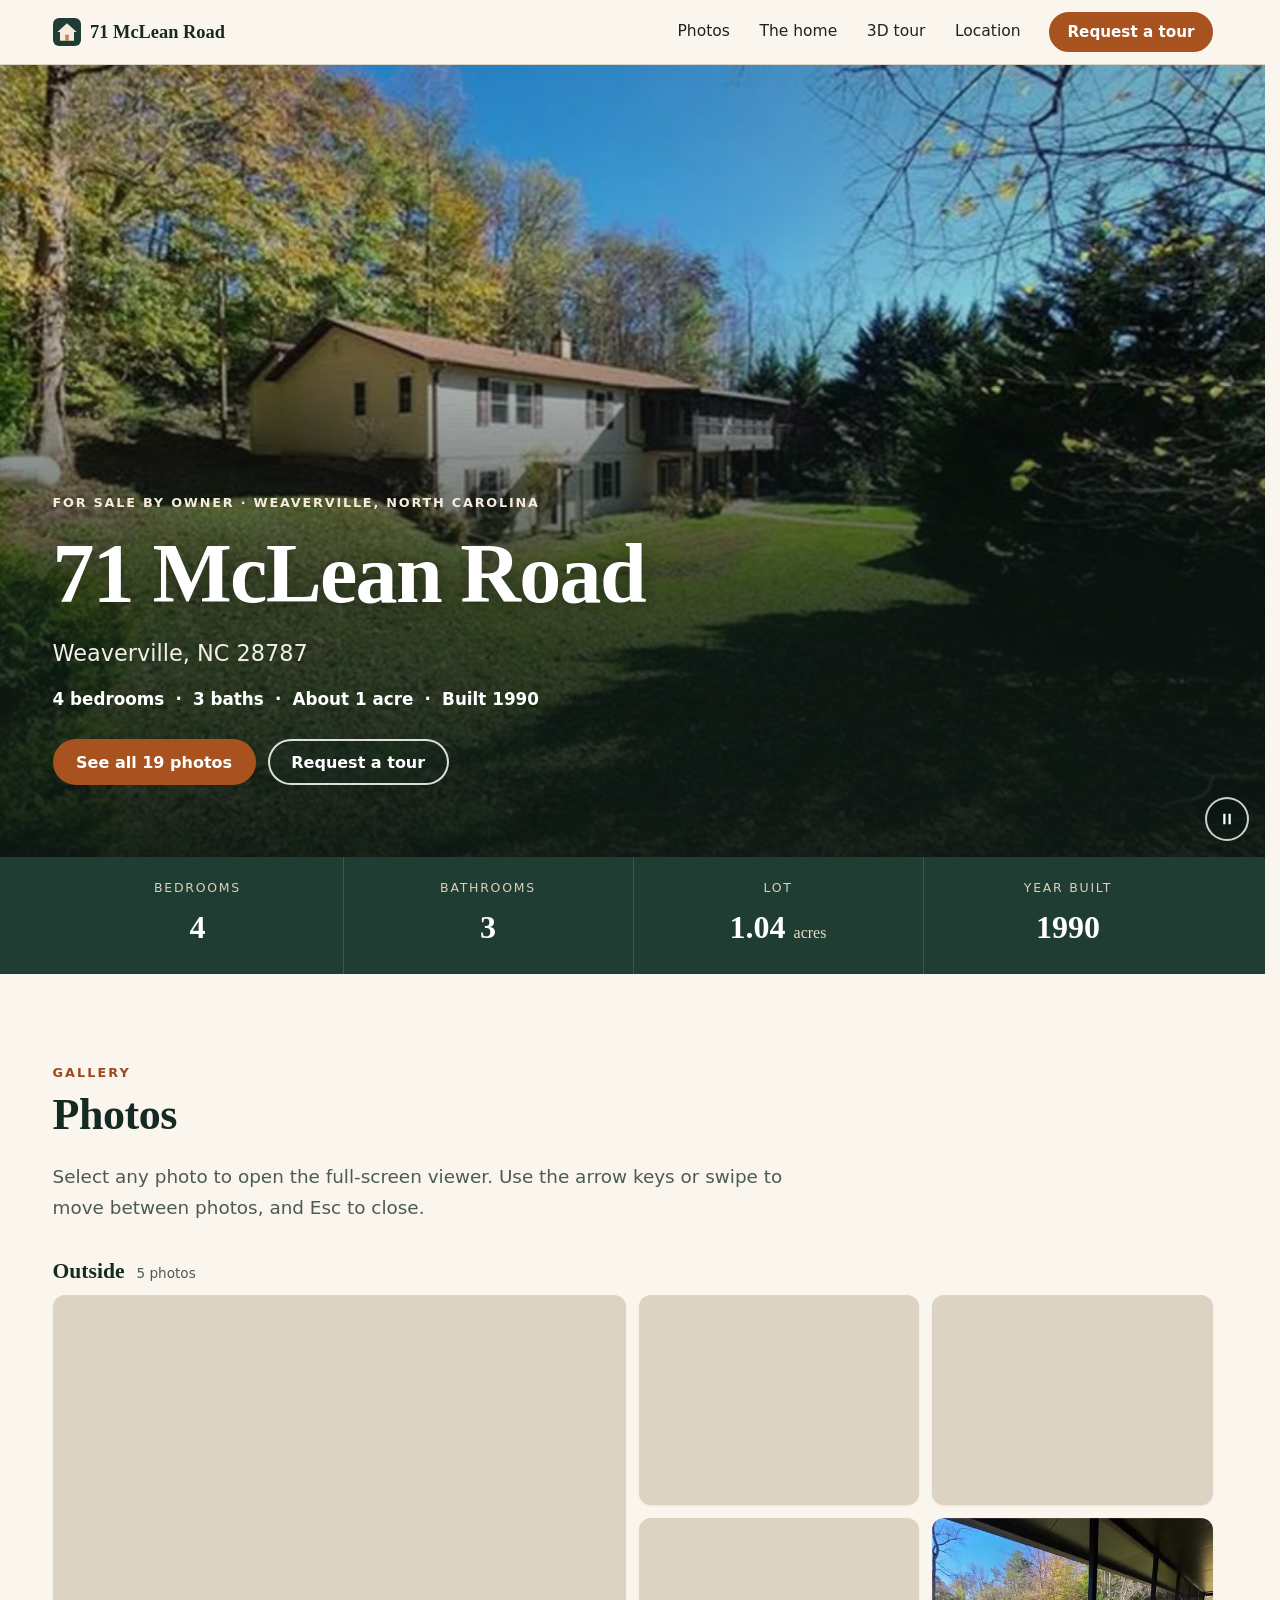
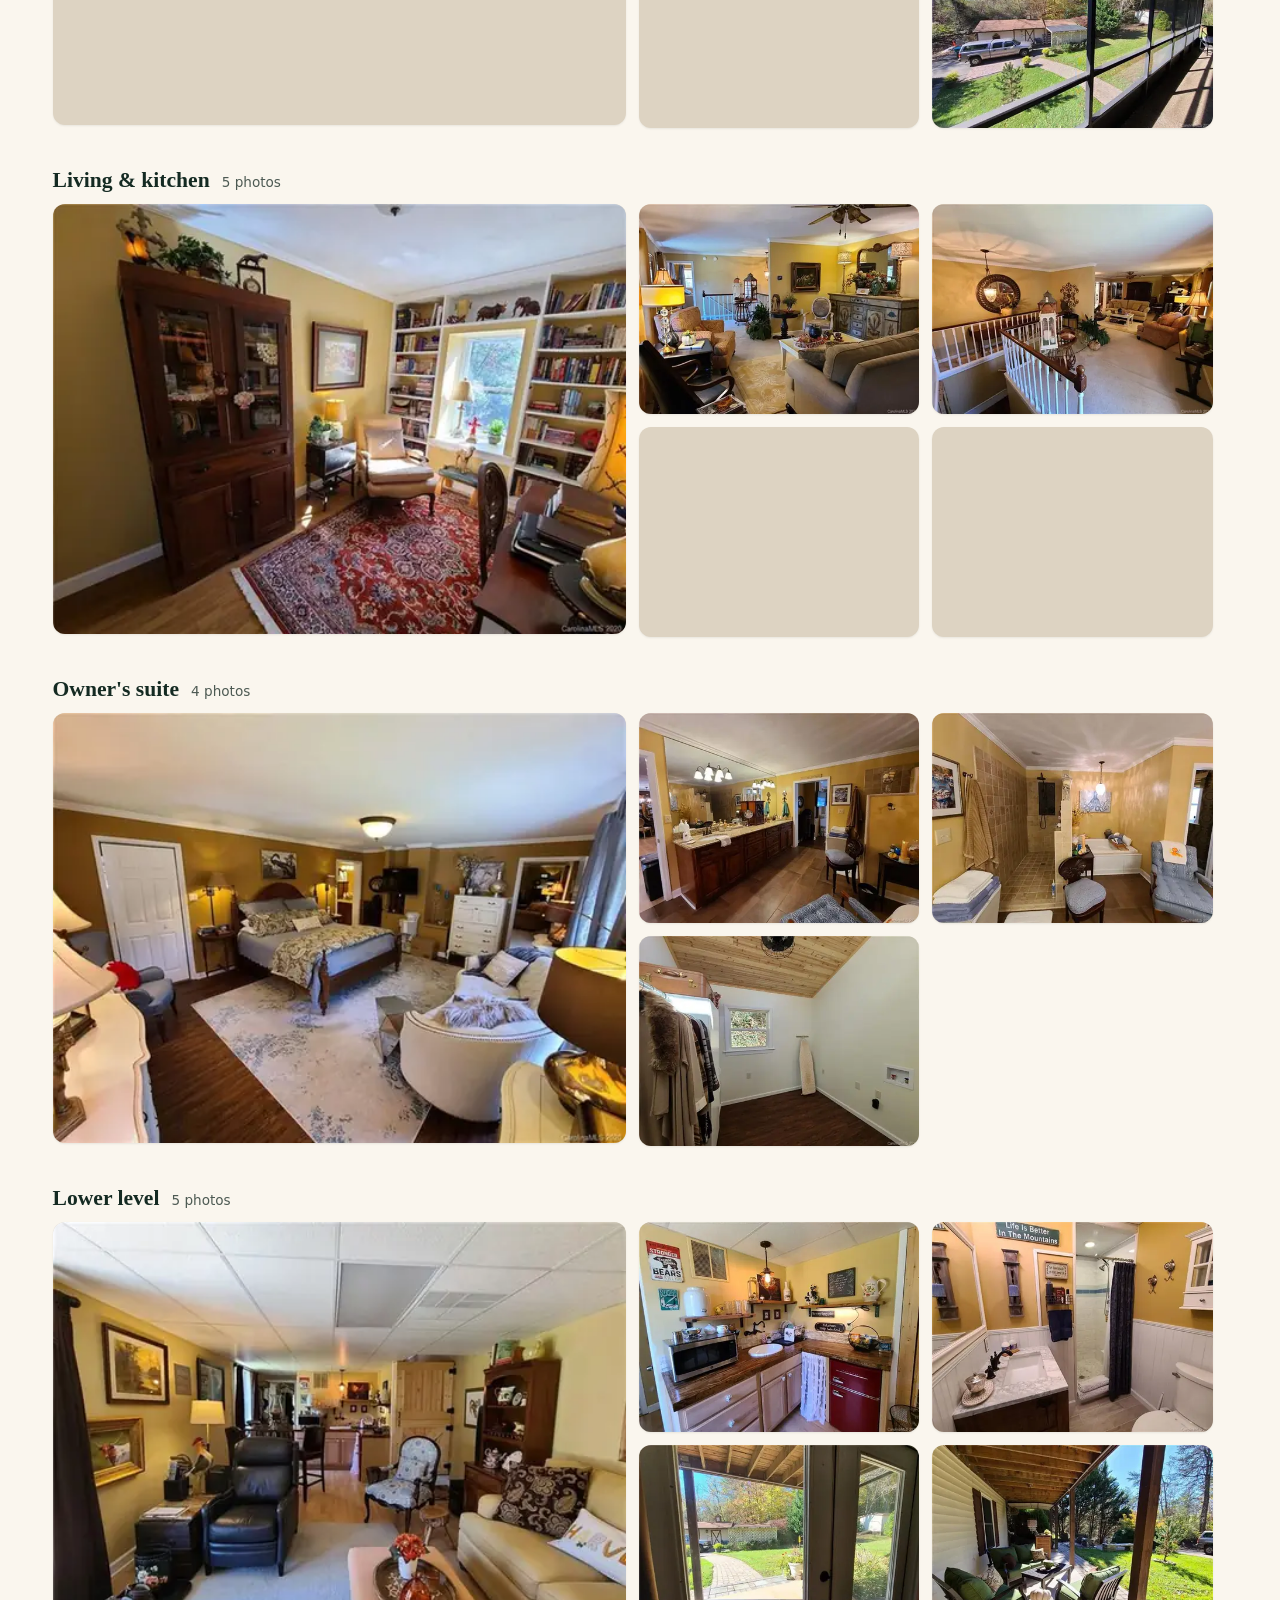
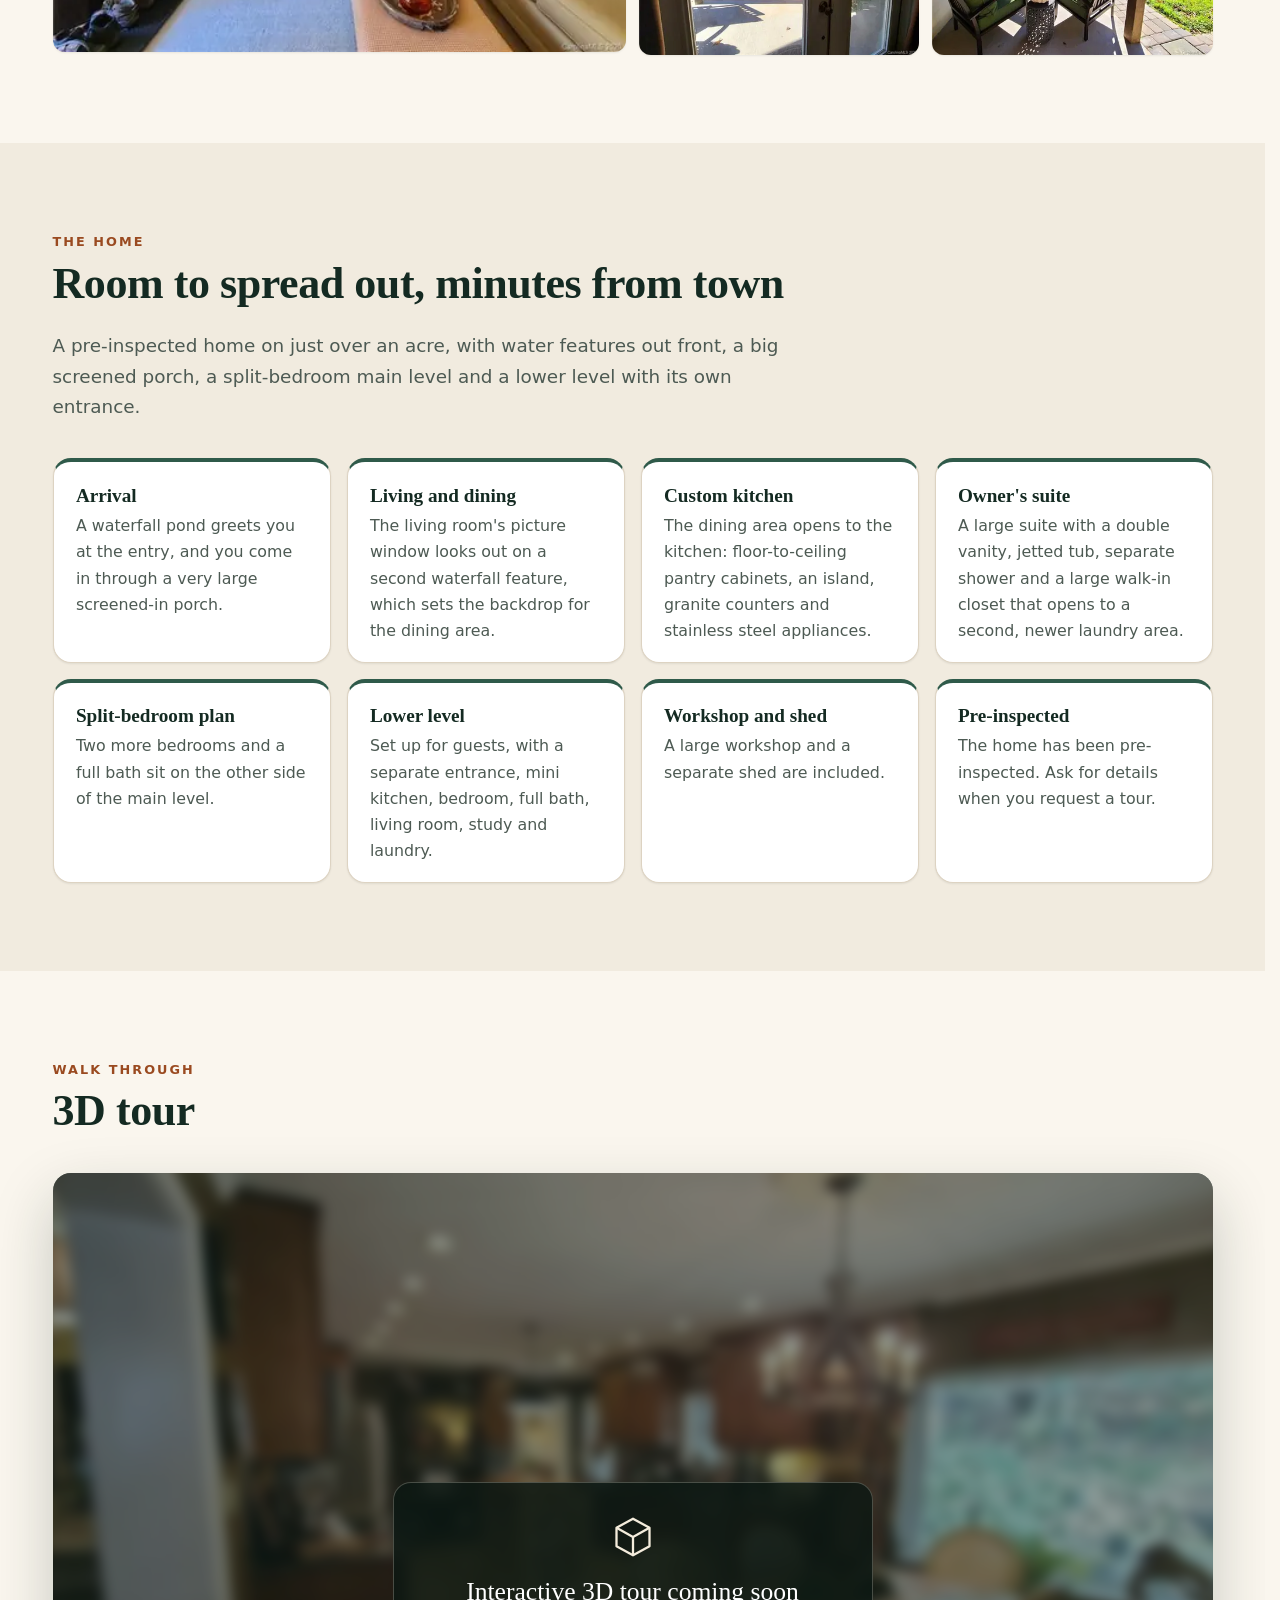
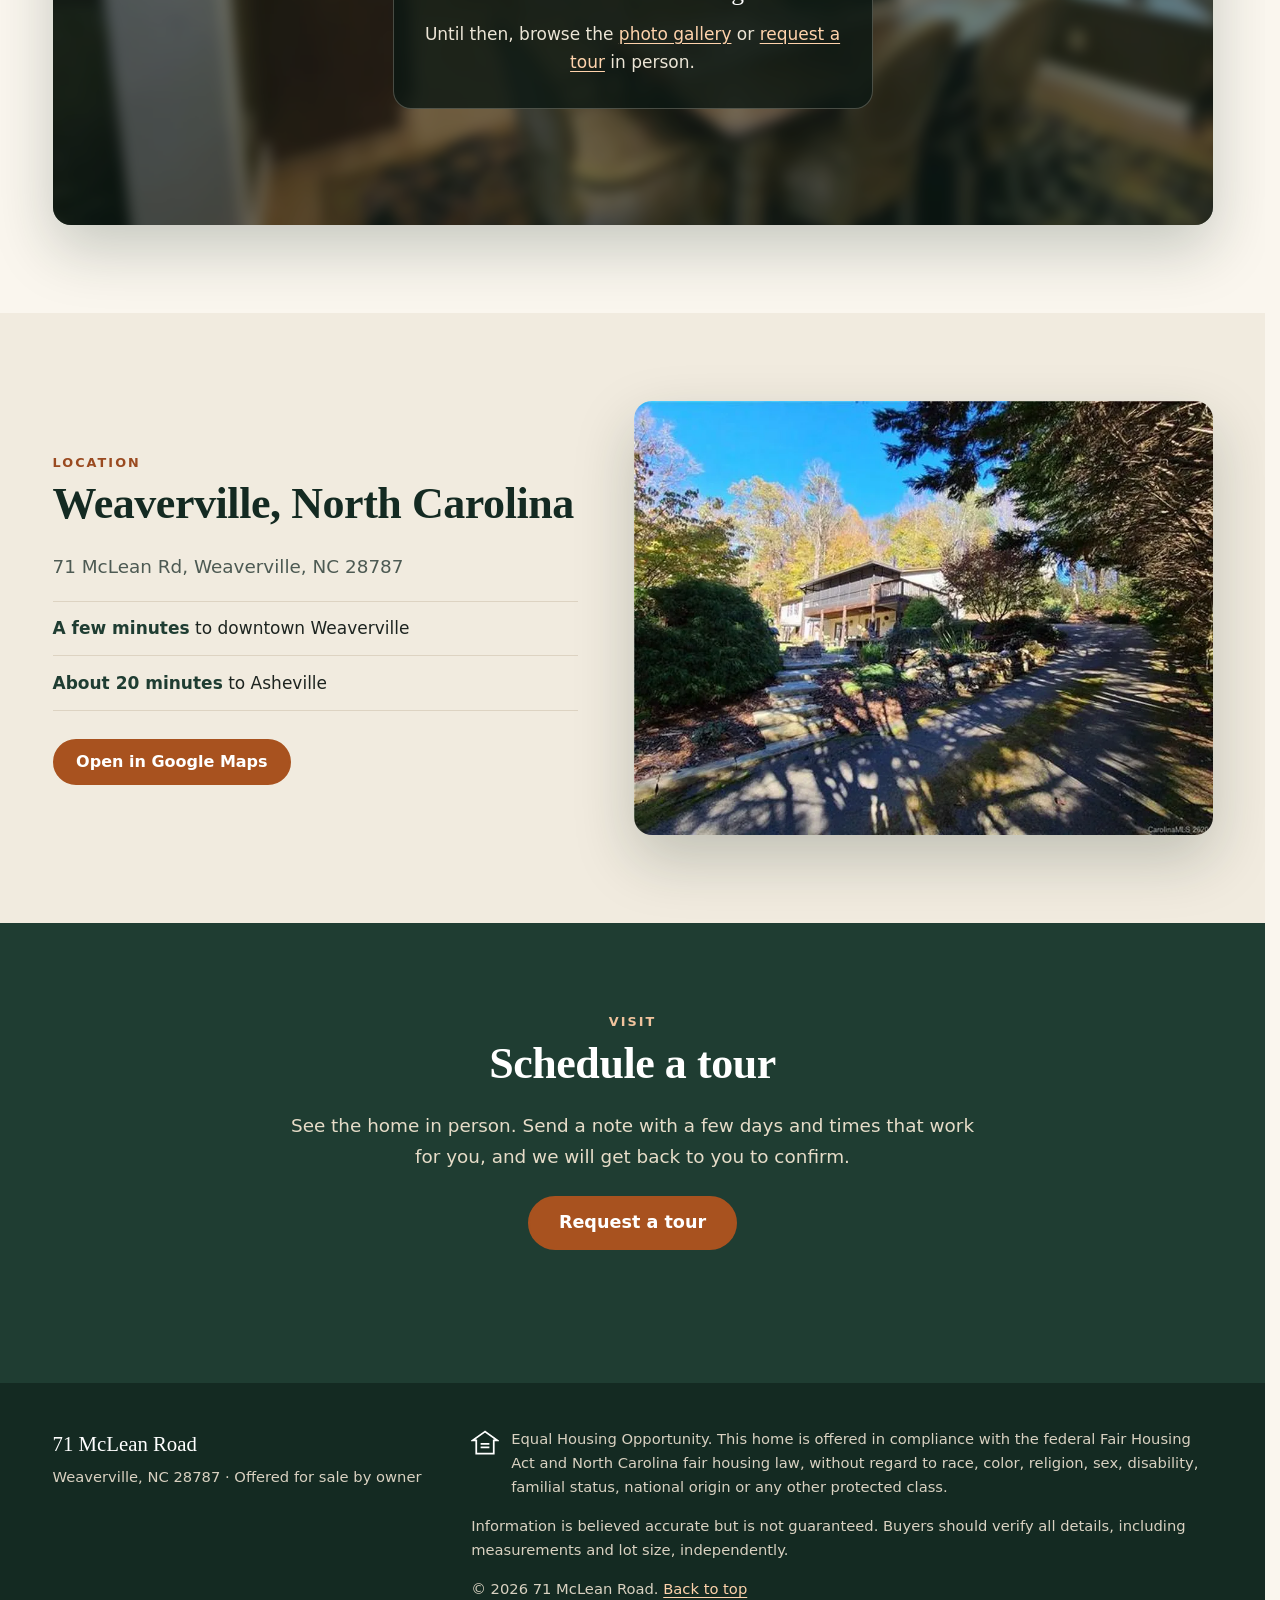
==== index.html @ c3bec769 "Temporary preview of 71 McLean site" ====
<!doctype html>
<html lang="en">
  <head>
    <meta charset="utf-8" />
    <meta name="viewport" content="width=device-width, initial-scale=1" />
    <!-- =====================================================================
         71 McLean Road website. Plain HTML/CSS/JS, no build step.
         Search this file for "TODO" to find everything that still needs
         Brandon's input (contact details, price, 3D tour, domain).

         PROPERTY CONFIG (keep in sync with the visible page + JSON-LD):
           Address ........ 71 McLean Rd, Weaverville, NC 28787
           Beds / baths ... 4 / 3
           Year built ..... 1990
           Lot ............ 45,302 sq ft (about 1.04 acres)
           Living area .... NOT SHOWN ON PURPOSE. Sources disagree:
                            Zillow says 3,011 sq ft, Spokeo says 2,046 sq ft.
                            TODO: confirm with county records / appraisal
                            before showing it anywhere.
           Price .......... NOT SHOWN. See the "OPTIONAL PRICE SLOT" below.
         ===================================================================== -->
    <title>71 McLean Road, Weaverville, NC | For sale by owner</title>
    <meta name="description" content="For sale by owner: a 4-bedroom, 3-bath home built in 1990 on about an acre in Weaverville, NC, roughly 20 minutes from Asheville. Waterfall pond, screened porch, lower level with separate entrance, workshop and shed." />
    <link rel="canonical" href="https://bobbysox322.github.io/71mclean-preview/" />
    <meta name="robots" content="noindex,nofollow" />
    <meta name="theme-color" content="#1f3d32" />
    <meta name="color-scheme" content="light" />

    <meta property="og:type" content="website" />
    <meta property="og:site_name" content="71 McLean Road" />
    <meta property="og:title" content="71 McLean Road, Weaverville, NC | For sale by owner" />
    <meta property="og:description" content="4 bedrooms, 3 baths and about an acre in Weaverville, NC, with a waterfall pond, screened porch and a lower level with its own entrance." />
    <meta property="og:url" content="https://bobbysox322.github.io/71mclean-preview/" />
    <meta property="og:image" content="https://bobbysox322.github.io/71mclean-preview/images/og-cover.jpg" />
    <meta property="og:image:width" content="1200" />
    <meta property="og:image:height" content="630" />
    <meta property="og:image:alt" content="The house at 71 McLean Road seen across its side lawn, with autumn trees behind it." />
    <meta name="twitter:card" content="summary_large_image" />
    <meta name="twitter:title" content="71 McLean Road, Weaverville, NC | For sale by owner" />
    <meta name="twitter:description" content="4 bedrooms, 3 baths and about an acre in Weaverville, NC, with a waterfall pond, screened porch and a lower level with its own entrance." />
    <meta name="twitter:image" content="https://bobbysox322.github.io/71mclean-preview/images/og-cover.jpg" />

    <link rel="icon" href="favicon.svg" type="image/svg+xml" />
    <link rel="icon" href="favicon.ico" sizes="any" />
    <link rel="apple-touch-icon" href="apple-touch-icon.png" />
    <link rel="preload" as="image" href="images/photos/01-exterior-side-lawn.webp" type="image/webp" />
    <!-- Bump ?v= after editing so browsers fetch the new file (see _headers). -->
    <link rel="stylesheet" href="css/styles.css?v=2" />

    <!-- Structured data: only verified facts. No price, no square footage,
         no coordinates. TODO: add "offers" with price if you publish one. -->
    <script type="application/ld+json">
      {
        "@context": "https://schema.org",
        "@type": "RealEstateListing",
        "name": "71 McLean Road, Weaverville, NC 28787",
        "url": "https://bobbysox322.github.io/71mclean-preview/",
        "description": "For sale by owner: 4-bedroom, 3-bath home built in 1990 on about 1.04 acres in Weaverville, NC.",
        "image": [
          "https://bobbysox322.github.io/71mclean-preview/images/og-cover.jpg",
          "https://bobbysox322.github.io/71mclean-preview/images/photos/01-exterior-side-lawn.jpg",
          "https://bobbysox322.github.io/71mclean-preview/images/photos/10-kitchen.jpg"
        ],
        "about": {
          "@type": "SingleFamilyResidence",
          "name": "71 McLean Road",
          "address": {
            "@type": "PostalAddress",
            "streetAddress": "71 McLean Rd",
            "addressLocality": "Weaverville",
            "addressRegion": "NC",
            "postalCode": "28787",
            "addressCountry": "US"
          },
          "numberOfBedrooms": 4,
          "numberOfBathroomsTotal": 3,
          "yearBuilt": 1990
        }
      }
    </script>
    <script src="js/main.js?v=1" defer></script>
  </head>
  <body>
    <a class="skip-link" href="#main">Skip to content</a>

    <header class="site-header" id="top">
      <div class="container header-inner">
        <a class="brand" href="#top" aria-label="71 McLean Road, back to top">
          <svg class="brand-mark" viewBox="0 0 32 32" width="28" height="28" aria-hidden="true" focusable="false"><rect width="32" height="32" rx="7" fill="currentColor" /><path d="M16 6 27 16h-3v10H8V16H5Z" fill="#f4ecdc" /><path d="M14 19h4v7h-4z" fill="#c4844a" /></svg>
          <span class="brand-text">71 McLean Road</span>
        </a>
        <nav class="site-nav" aria-label="Sections">
          <ul role="list">
            <li><a href="#photos">Photos</a></li>
            <li><a href="#home">The home</a></li>
            <li><a href="#tour3d">3D tour</a></li>
            <li><a href="#location">Location</a></li>
          </ul>
        </nav>
        <a class="btn btn-small" href="#visit">Request a tour</a>
      </div>
    </header>

    <main id="main" tabindex="-1">
      <!-- ============================ HERO ============================ -->
      <section class="hero" aria-labelledby="hero-title">
        <ul class="hero-slides" role="list">
          <li class="hero-slide is-active"><picture><source type="image/webp" srcset="images/photos/01-exterior-side-lawn.webp" /><img src="images/photos/01-exterior-side-lawn.jpg" width="960" height="720" alt="The two-story house seen across a sloping side lawn, with light siding, dark shutters and autumn trees behind it." fetchpriority="high" decoding="async" /></picture></li>
          <li class="hero-slide" aria-hidden="true"><picture><source type="image/webp" srcset="images/photos/02-exterior-driveway.webp" /><img src="images/photos/02-exterior-driveway.jpg" width="960" height="720" alt="Paved driveway curving past stone-edged plantings and garden steps up to the house and its covered upper porch." loading="lazy" decoding="async" /></picture></li>
          <li class="hero-slide" aria-hidden="true"><picture><source type="image/webp" srcset="images/photos/03-waterfall-pond-patio.webp" /><img src="images/photos/03-waterfall-pond-patio.jpg" width="960" height="720" alt="Paver patio with chairs and a small table beside a waterfall pond, framed by evergreens." loading="lazy" decoding="async" /></picture></li>
          <li class="hero-slide" aria-hidden="true"><picture><source type="image/webp" srcset="images/photos/10-kitchen.webp" /><img src="images/photos/10-kitchen.jpg" width="960" height="720" alt="Kitchen with wood cabinetry, granite counters, stainless steel appliances, pendant lights and a center island." loading="lazy" decoding="async" /></picture></li>
          <li class="hero-slide" aria-hidden="true"><picture><source type="image/webp" srcset="images/photos/04-screened-porch.webp" /><img src="images/photos/04-screened-porch.jpg" width="960" height="720" alt="Long screened porch with a bench along the house wall, looking out over the yard." loading="lazy" decoding="async" /></picture></li>
        </ul>
        <div class="hero-scrim" aria-hidden="true"></div>
        <div class="container hero-content">
          <p class="eyebrow">For sale by owner &middot; Weaverville, North Carolina</p>
          <h1 id="hero-title">71 McLean Road</h1>
          <p class="hero-sub">Weaverville, NC 28787</p>
          <p class="hero-facts">
            <span>4 bedrooms</span><span aria-hidden="true">&middot;</span><span>3 baths</span><span aria-hidden="true">&middot;</span><span>About 1 acre</span><span aria-hidden="true">&middot;</span><span>Built 1990</span>
          </p>
          <!-- OPTIONAL PRICE SLOT (TODO: Brandon). Uncomment to show a price:
          <p class="hero-price">Offered at $___,___</p>
          -->
          <div class="hero-actions">
            <a class="btn" href="#photos">See all 19 photos</a>
            <a class="btn btn-ghost" href="#visit">Request a tour</a>
          </div>
        </div>
        <button type="button" class="hero-toggle" aria-pressed="false" hidden>
          <span class="visually-hidden">Pause slideshow</span>
          <svg viewBox="0 0 24 24" width="18" height="18" aria-hidden="true" focusable="false"><path class="i-pause" d="M7 5h3v14H7zM14 5h3v14h-3z" fill="currentColor" /><path class="i-play" d="M8 5v14l11-7z" fill="currentColor" /></svg>
        </button>
      </section>

      <!-- ========================= KEY FACTS ========================== -->
      <section class="facts" aria-label="Key facts">
        <div class="container">
          <dl class="facts-grid">
            <div><dt>Bedrooms</dt><dd>4</dd></div>
            <div><dt>Bathrooms</dt><dd>3</dd></div>
            <div><dt>Lot</dt><dd>1.04 <small>acres</small></dd></div>
            <div><dt>Year built</dt><dd>1990</dd></div>
            <!-- Square footage intentionally omitted until confirmed (Zillow 3,011 vs Spokeo 2,046). -->
          </dl>
        </div>
      </section>

      <!-- ========================== PHOTOS ============================ -->
      <section class="section" id="photos" aria-labelledby="photos-title">
        <div class="container">
          <div class="section-head">
            <p class="kicker">Gallery</p>
            <h2 id="photos-title">Photos</h2>
            <p class="lede">Select any photo to open the full-screen viewer. Use the arrow keys or swipe to move between photos, and Esc to close.</p>
          </div>
          <section class="gallery-group" aria-labelledby="g-outside">
            <h3 id="g-outside">Outside <span class="count">5 photos</span></h3>
            <ul class="gallery-grid" role="list">
              <li><button type="button" class="thumb" data-index="0" data-full="images/photos/01-exterior-side-lawn.jpg" data-full-webp="images/photos/01-exterior-side-lawn.webp" aria-label="Open photo 1 of 19: The two-story house seen across a sloping side lawn, with light siding, dark shutters and autumn trees behind it."><picture><source type="image/webp" srcset="images/photos/01-exterior-side-lawn-480.webp 480w, images/photos/01-exterior-side-lawn.webp 960w" sizes="(min-width: 960px) 25vw, (min-width: 600px) 33vw, 50vw" /><img src="images/photos/01-exterior-side-lawn-480.jpg" srcset="images/photos/01-exterior-side-lawn-480.jpg 480w, images/photos/01-exterior-side-lawn.jpg 960w" sizes="(min-width: 960px) 25vw, (min-width: 600px) 33vw, 50vw" width="480" height="360" alt="The two-story house seen across a sloping side lawn, with light siding, dark shutters and autumn trees behind it." loading="lazy" decoding="async" /></picture></button></li>
              <li><button type="button" class="thumb" data-index="1" data-full="images/photos/02-exterior-driveway.jpg" data-full-webp="images/photos/02-exterior-driveway.webp" aria-label="Open photo 2 of 19: Paved driveway curving past stone-edged plantings and garden steps up to the house and its covered upper porch."><picture><source type="image/webp" srcset="images/photos/02-exterior-driveway-480.webp 480w, images/photos/02-exterior-driveway.webp 960w" sizes="(min-width: 960px) 25vw, (min-width: 600px) 33vw, 50vw" /><img src="images/photos/02-exterior-driveway-480.jpg" srcset="images/photos/02-exterior-driveway-480.jpg 480w, images/photos/02-exterior-driveway.jpg 960w" sizes="(min-width: 960px) 25vw, (min-width: 600px) 33vw, 50vw" width="480" height="360" alt="Paved driveway curving past stone-edged plantings and garden steps up to the house and its covered upper porch." loading="lazy" decoding="async" /></picture></button></li>
              <li><button type="button" class="thumb" data-index="2" data-full="images/photos/03-waterfall-pond-patio.jpg" data-full-webp="images/photos/03-waterfall-pond-patio.webp" aria-label="Open photo 3 of 19: Paver patio with chairs and a small table beside a waterfall pond, framed by evergreens."><picture><source type="image/webp" srcset="images/photos/03-waterfall-pond-patio-480.webp 480w, images/photos/03-waterfall-pond-patio.webp 960w" sizes="(min-width: 960px) 25vw, (min-width: 600px) 33vw, 50vw" /><img src="images/photos/03-waterfall-pond-patio-480.jpg" srcset="images/photos/03-waterfall-pond-patio-480.jpg 480w, images/photos/03-waterfall-pond-patio.jpg 960w" sizes="(min-width: 960px) 25vw, (min-width: 600px) 33vw, 50vw" width="480" height="360" alt="Paver patio with chairs and a small table beside a waterfall pond, framed by evergreens." loading="lazy" decoding="async" /></picture></button></li>
              <li><button type="button" class="thumb" data-index="3" data-full="images/photos/04-screened-porch.jpg" data-full-webp="images/photos/04-screened-porch.webp" aria-label="Open photo 4 of 19: Long screened porch with a bench along the house wall, looking out over the yard."><picture><source type="image/webp" srcset="images/photos/04-screened-porch-480.webp 480w, images/photos/04-screened-porch.webp 960w" sizes="(min-width: 960px) 25vw, (min-width: 600px) 33vw, 50vw" /><img src="images/photos/04-screened-porch-480.jpg" srcset="images/photos/04-screened-porch-480.jpg 480w, images/photos/04-screened-porch.jpg 960w" sizes="(min-width: 960px) 25vw, (min-width: 600px) 33vw, 50vw" width="480" height="360" alt="Long screened porch with a bench along the house wall, looking out over the yard." loading="lazy" decoding="async" /></picture></button></li>
              <li><button type="button" class="thumb" data-index="4" data-full="images/photos/05-porch-view-outbuildings.jpg" data-full-webp="images/photos/05-porch-view-outbuildings.webp" aria-label="Open photo 5 of 19: View from the screened porch over the lawn and brick walkway to a detached outbuilding, with a separate shed beyond."><picture><source type="image/webp" srcset="images/photos/05-porch-view-outbuildings-480.webp 480w, images/photos/05-porch-view-outbuildings.webp 960w" sizes="(min-width: 960px) 25vw, (min-width: 600px) 33vw, 50vw" /><img src="images/photos/05-porch-view-outbuildings-480.jpg" srcset="images/photos/05-porch-view-outbuildings-480.jpg 480w, images/photos/05-porch-view-outbuildings.jpg 960w" sizes="(min-width: 960px) 25vw, (min-width: 600px) 33vw, 50vw" width="480" height="360" alt="View from the screened porch over the lawn and brick walkway to a detached outbuilding, with a separate shed beyond." loading="lazy" decoding="async" /></picture></button></li>
            </ul>
          </section>
          <section class="gallery-group" aria-labelledby="g-living-and-kitchen">
            <h3 id="g-living-and-kitchen">Living &amp; kitchen <span class="count">5 photos</span></h3>
            <ul class="gallery-grid" role="list">
              <li><button type="button" class="thumb" data-index="5" data-full="images/photos/06-den-bookshelves.jpg" data-full-webp="images/photos/06-den-bookshelves.webp" aria-label="Open photo 6 of 19: Room with wood floors, a red patterned rug, a glass-front cabinet and built-in bookshelves framing a window."><picture><source type="image/webp" srcset="images/photos/06-den-bookshelves-480.webp 480w, images/photos/06-den-bookshelves.webp 960w" sizes="(min-width: 960px) 25vw, (min-width: 600px) 33vw, 50vw" /><img src="images/photos/06-den-bookshelves-480.jpg" srcset="images/photos/06-den-bookshelves-480.jpg 480w, images/photos/06-den-bookshelves.jpg 960w" sizes="(min-width: 960px) 25vw, (min-width: 600px) 33vw, 50vw" width="480" height="360" alt="Room with wood floors, a red patterned rug, a glass-front cabinet and built-in bookshelves framing a window." loading="lazy" decoding="async" /></picture></button></li>
              <li><button type="button" class="thumb" data-index="6" data-full="images/photos/07-living-room.jpg" data-full-webp="images/photos/07-living-room.webp" aria-label="Open photo 7 of 19: Living room with sofas, armchairs and a ceiling fan, opening toward the stair railing."><picture><source type="image/webp" srcset="images/photos/07-living-room-480.webp 480w, images/photos/07-living-room.webp 960w" sizes="(min-width: 960px) 25vw, (min-width: 600px) 33vw, 50vw" /><img src="images/photos/07-living-room-480.jpg" srcset="images/photos/07-living-room-480.jpg 480w, images/photos/07-living-room.jpg 960w" sizes="(min-width: 960px) 25vw, (min-width: 600px) 33vw, 50vw" width="480" height="360" alt="Living room with sofas, armchairs and a ceiling fan, opening toward the stair railing." loading="lazy" decoding="async" /></picture></button></li>
              <li><button type="button" class="thumb" data-index="7" data-full="images/photos/08-living-room-stair.jpg" data-full-webp="images/photos/08-living-room-stair.webp" aria-label="Open photo 8 of 19: Carpeted living area with crown molding, next to the open stair railing down to the lower level."><picture><source type="image/webp" srcset="images/photos/08-living-room-stair-480.webp 480w, images/photos/08-living-room-stair.webp 960w" sizes="(min-width: 960px) 25vw, (min-width: 600px) 33vw, 50vw" /><img src="images/photos/08-living-room-stair-480.jpg" srcset="images/photos/08-living-room-stair-480.jpg 480w, images/photos/08-living-room-stair.jpg 960w" sizes="(min-width: 960px) 25vw, (min-width: 600px) 33vw, 50vw" width="480" height="360" alt="Carpeted living area with crown molding, next to the open stair railing down to the lower level." loading="lazy" decoding="async" /></picture></button></li>
              <li><button type="button" class="thumb" data-index="8" data-full="images/photos/09-dining-area.jpg" data-full-webp="images/photos/09-dining-area.webp" aria-label="Open photo 9 of 19: Dining area with a chandelier and a large picture window, open to the kitchen."><picture><source type="image/webp" srcset="images/photos/09-dining-area-480.webp 480w, images/photos/09-dining-area.webp 960w" sizes="(min-width: 960px) 25vw, (min-width: 600px) 33vw, 50vw" /><img src="images/photos/09-dining-area-480.jpg" srcset="images/photos/09-dining-area-480.jpg 480w, images/photos/09-dining-area.jpg 960w" sizes="(min-width: 960px) 25vw, (min-width: 600px) 33vw, 50vw" width="480" height="360" alt="Dining area with a chandelier and a large picture window, open to the kitchen." loading="lazy" decoding="async" /></picture></button></li>
              <li><button type="button" class="thumb" data-index="9" data-full="images/photos/10-kitchen.jpg" data-full-webp="images/photos/10-kitchen.webp" aria-label="Open photo 10 of 19: Kitchen with wood cabinetry, granite counters, stainless steel appliances, pendant lights and a center island."><picture><source type="image/webp" srcset="images/photos/10-kitchen-480.webp 480w, images/photos/10-kitchen.webp 960w" sizes="(min-width: 960px) 25vw, (min-width: 600px) 33vw, 50vw" /><img src="images/photos/10-kitchen-480.jpg" srcset="images/photos/10-kitchen-480.jpg 480w, images/photos/10-kitchen.jpg 960w" sizes="(min-width: 960px) 25vw, (min-width: 600px) 33vw, 50vw" width="480" height="360" alt="Kitchen with wood cabinetry, granite counters, stainless steel appliances, pendant lights and a center island." loading="lazy" decoding="async" /></picture></button></li>
            </ul>
          </section>
          <section class="gallery-group" aria-labelledby="g-owners-suite">
            <h3 id="g-owners-suite">Owner&#x27;s suite <span class="count">4 photos</span></h3>
            <ul class="gallery-grid" role="list">
              <li><button type="button" class="thumb" data-index="10" data-full="images/photos/11-owners-bedroom.jpg" data-full-webp="images/photos/11-owners-bedroom.webp" aria-label="Open photo 11 of 19: Large bedroom with wood floors, an area rug and a sitting area."><picture><source type="image/webp" srcset="images/photos/11-owners-bedroom-480.webp 480w, images/photos/11-owners-bedroom.webp 960w" sizes="(min-width: 960px) 25vw, (min-width: 600px) 33vw, 50vw" /><img src="images/photos/11-owners-bedroom-480.jpg" srcset="images/photos/11-owners-bedroom-480.jpg 480w, images/photos/11-owners-bedroom.jpg 960w" sizes="(min-width: 960px) 25vw, (min-width: 600px) 33vw, 50vw" width="480" height="360" alt="Large bedroom with wood floors, an area rug and a sitting area." loading="lazy" decoding="async" /></picture></button></li>
              <li><button type="button" class="thumb" data-index="11" data-full="images/photos/12-owners-bath-vanity.jpg" data-full-webp="images/photos/12-owners-bath-vanity.webp" aria-label="Open photo 12 of 19: Bathroom with a long double vanity, wide mirror and wood cabinets."><picture><source type="image/webp" srcset="images/photos/12-owners-bath-vanity-480.webp 480w, images/photos/12-owners-bath-vanity.webp 960w" sizes="(min-width: 960px) 25vw, (min-width: 600px) 33vw, 50vw" /><img src="images/photos/12-owners-bath-vanity-480.jpg" srcset="images/photos/12-owners-bath-vanity-480.jpg 480w, images/photos/12-owners-bath-vanity.jpg 960w" sizes="(min-width: 960px) 25vw, (min-width: 600px) 33vw, 50vw" width="480" height="360" alt="Bathroom with a long double vanity, wide mirror and wood cabinets." loading="lazy" decoding="async" /></picture></button></li>
              <li><button type="button" class="thumb" data-index="12" data-full="images/photos/13-owners-bath-shower-tub.jpg" data-full-webp="images/photos/13-owners-bath-shower-tub.webp" aria-label="Open photo 13 of 19: Bathroom with a tiled walk-in shower and a separate tub."><picture><source type="image/webp" srcset="images/photos/13-owners-bath-shower-tub-480.webp 480w, images/photos/13-owners-bath-shower-tub.webp 960w" sizes="(min-width: 960px) 25vw, (min-width: 600px) 33vw, 50vw" /><img src="images/photos/13-owners-bath-shower-tub-480.jpg" srcset="images/photos/13-owners-bath-shower-tub-480.jpg 480w, images/photos/13-owners-bath-shower-tub.jpg 960w" sizes="(min-width: 960px) 25vw, (min-width: 600px) 33vw, 50vw" width="480" height="360" alt="Bathroom with a tiled walk-in shower and a separate tub." loading="lazy" decoding="async" /></picture></button></li>
              <li><button type="button" class="thumb" data-index="13" data-full="images/photos/14-closet-laundry.jpg" data-full-webp="images/photos/14-closet-laundry.webp" aria-label="Open photo 14 of 19: Closet space with a hanging rack and wall laundry hookups."><picture><source type="image/webp" srcset="images/photos/14-closet-laundry-480.webp 480w, images/photos/14-closet-laundry.webp 960w" sizes="(min-width: 960px) 25vw, (min-width: 600px) 33vw, 50vw" /><img src="images/photos/14-closet-laundry-480.jpg" srcset="images/photos/14-closet-laundry-480.jpg 480w, images/photos/14-closet-laundry.jpg 960w" sizes="(min-width: 960px) 25vw, (min-width: 600px) 33vw, 50vw" width="480" height="360" alt="Closet space with a hanging rack and wall laundry hookups." loading="lazy" decoding="async" /></picture></button></li>
            </ul>
          </section>
          <section class="gallery-group" aria-labelledby="g-lower-level">
            <h3 id="g-lower-level">Lower level <span class="count">5 photos</span></h3>
            <ul class="gallery-grid" role="list">
              <li><button type="button" class="thumb" data-index="14" data-full="images/photos/15-lower-level-living.jpg" data-full-webp="images/photos/15-lower-level-living.webp" aria-label="Open photo 15 of 19: Lower-level living room with a sofa, leather armchairs and a cabinet, opening to the rooms beyond."><picture><source type="image/webp" srcset="images/photos/15-lower-level-living-480.webp 480w, images/photos/15-lower-level-living.webp 960w" sizes="(min-width: 960px) 25vw, (min-width: 600px) 33vw, 50vw" /><img src="images/photos/15-lower-level-living-480.jpg" srcset="images/photos/15-lower-level-living-480.jpg 480w, images/photos/15-lower-level-living.jpg 960w" sizes="(min-width: 960px) 25vw, (min-width: 600px) 33vw, 50vw" width="480" height="360" alt="Lower-level living room with a sofa, leather armchairs and a cabinet, opening to the rooms beyond." loading="lazy" decoding="async" /></picture></button></li>
              <li><button type="button" class="thumb" data-index="15" data-full="images/photos/16-lower-level-kitchenette.jpg" data-full-webp="images/photos/16-lower-level-kitchenette.webp" aria-label="Open photo 16 of 19: Lower-level mini kitchen with a wood-top counter, sink, microwave, open shelves and a small refrigerator."><picture><source type="image/webp" srcset="images/photos/16-lower-level-kitchenette-480.webp 480w, images/photos/16-lower-level-kitchenette.webp 960w" sizes="(min-width: 960px) 25vw, (min-width: 600px) 33vw, 50vw" /><img src="images/photos/16-lower-level-kitchenette-480.jpg" srcset="images/photos/16-lower-level-kitchenette-480.jpg 480w, images/photos/16-lower-level-kitchenette.jpg 960w" sizes="(min-width: 960px) 25vw, (min-width: 600px) 33vw, 50vw" width="480" height="360" alt="Lower-level mini kitchen with a wood-top counter, sink, microwave, open shelves and a small refrigerator." loading="lazy" decoding="async" /></picture></button></li>
              <li><button type="button" class="thumb" data-index="16" data-full="images/photos/17-lower-level-bath.jpg" data-full-webp="images/photos/17-lower-level-bath.webp" aria-label="Open photo 17 of 19: Bathroom with a marble-top vanity, beadboard wainscoting and a walk-in shower."><picture><source type="image/webp" srcset="images/photos/17-lower-level-bath-480.webp 480w, images/photos/17-lower-level-bath.webp 960w" sizes="(min-width: 960px) 25vw, (min-width: 600px) 33vw, 50vw" /><img src="images/photos/17-lower-level-bath-480.jpg" srcset="images/photos/17-lower-level-bath-480.jpg 480w, images/photos/17-lower-level-bath.jpg 960w" sizes="(min-width: 960px) 25vw, (min-width: 600px) 33vw, 50vw" width="480" height="360" alt="Bathroom with a marble-top vanity, beadboard wainscoting and a walk-in shower." loading="lazy" decoding="async" /></picture></button></li>
              <li><button type="button" class="thumb" data-index="17" data-full="images/photos/18-lower-level-entrance.jpg" data-full-webp="images/photos/18-lower-level-entrance.webp" aria-label="Open photo 18 of 19: View through the lower-level glass door to a covered patio and a brick walkway leading to the outbuilding."><picture><source type="image/webp" srcset="images/photos/18-lower-level-entrance-480.webp 480w, images/photos/18-lower-level-entrance.webp 960w" sizes="(min-width: 960px) 25vw, (min-width: 600px) 33vw, 50vw" /><img src="images/photos/18-lower-level-entrance-480.jpg" srcset="images/photos/18-lower-level-entrance-480.jpg 480w, images/photos/18-lower-level-entrance.jpg 960w" sizes="(min-width: 960px) 25vw, (min-width: 600px) 33vw, 50vw" width="480" height="360" alt="View through the lower-level glass door to a covered patio and a brick walkway leading to the outbuilding." loading="lazy" decoding="async" /></picture></button></li>
              <li><button type="button" class="thumb" data-index="18" data-full="images/photos/19-covered-patio.jpg" data-full-webp="images/photos/19-covered-patio.webp" aria-label="Open photo 19 of 19: Covered patio with cushioned chairs beside the lawn."><picture><source type="image/webp" srcset="images/photos/19-covered-patio-480.webp 480w, images/photos/19-covered-patio.webp 960w" sizes="(min-width: 960px) 25vw, (min-width: 600px) 33vw, 50vw" /><img src="images/photos/19-covered-patio-480.jpg" srcset="images/photos/19-covered-patio-480.jpg 480w, images/photos/19-covered-patio.jpg 960w" sizes="(min-width: 960px) 25vw, (min-width: 600px) 33vw, 50vw" width="480" height="360" alt="Covered patio with cushioned chairs beside the lawn." loading="lazy" decoding="async" /></picture></button></li>
            </ul>
          </section>
        </div>
      </section>

      <!-- ========================= THE HOME =========================== -->
      <section class="section section-alt" id="home" aria-labelledby="home-title">
        <div class="container">
          <div class="section-head">
            <p class="kicker">The home</p>
            <h2 id="home-title">Room to spread out, minutes from town</h2>
            <p class="lede">A pre-inspected home on just over an acre, with water features out front, a big screened porch, a split-bedroom main level and a lower level with its own entrance.</p>
          </div>
          <!-- TODO (Brandon): these highlights come from the existing Zillow
               description. Confirm each one is still accurate today. -->
          <ul class="highlights" role="list">
            <li class="card">
              <h3>Arrival</h3>
              <p>A waterfall pond greets you at the entry, and you come in through a very large screened-in porch.</p>
            </li>
            <li class="card">
              <h3>Living and dining</h3>
              <p>The living room's picture window looks out on a second waterfall feature, which sets the backdrop for the dining area.</p>
            </li>
            <li class="card">
              <h3>Custom kitchen</h3>
              <p>The dining area opens to the kitchen: floor-to-ceiling pantry cabinets, an island, granite counters and stainless steel appliances.</p>
            </li>
            <li class="card">
              <h3>Owner's suite</h3>
              <p>A large suite with a double vanity, jetted tub, separate shower and a large walk-in closet that opens to a second, newer laundry area.</p>
            </li>
            <li class="card">
              <h3>Split-bedroom plan</h3>
              <p>Two more bedrooms and a full bath sit on the other side of the main level.</p>
            </li>
            <li class="card">
              <h3>Lower level</h3>
              <p>Set up for guests, with a separate entrance, mini kitchen, bedroom, full bath, living room, study and laundry.</p>
            </li>
            <li class="card">
              <h3>Workshop and shed</h3>
              <p>A large workshop and a separate shed are included.</p>
            </li>
            <li class="card">
              <h3>Pre-inspected</h3>
              <p>The home has been pre-inspected. <!-- TODO: link the inspection report here once it is ready to share. -->Ask for details when you request a tour.</p>
            </li>
          </ul>
        </div>
      </section>

      <!-- ========================== 3D TOUR =========================== -->
      <section class="section" id="tour3d" aria-labelledby="tour3d-title">
        <div class="container">
          <div class="section-head">
            <p class="kicker">Walk through</p>
            <h2 id="tour3d-title">3D tour</h2>
          </div>
          <div class="tour-frame">
            <!-- =============================================================
                 TODO (Brandon): SWAP IN THE 3D TOUR HERE.
                 Replace the whole <div class="tour-placeholder"> ... </div>
                 below with your Matterport embed, for example:

                 <iframe class="tour-embed"
                   src="https://my.matterport.com/show/?m=YOUR_MODEL_ID&play=0&qs=1"
                   title="Interactive 3D tour of 71 McLean Road"
                   allow="fullscreen; xr-spatial-tracking" allowfullscreen
                   loading="lazy"></iframe>

                 (Preview copy: no _headers file on GitHub Pages.)
                 If you use a different host (iGUIDE, Kuula, Zillow 3D Home),
                 add its origin to "frame-src" in _headers.
                 ============================================================= -->
            <div class="tour-placeholder">
              <picture>
                <source type="image/webp" srcset="images/photos/09-dining-area.webp" />
                <img src="images/photos/09-dining-area.jpg" width="960" height="720" alt="" loading="lazy" decoding="async" />
              </picture>
              <div class="tour-placeholder-inner">
                <svg viewBox="0 0 48 48" width="44" height="44" aria-hidden="true" focusable="false"><path d="M24 4 42 14v20L24 44 6 34V14Z" fill="none" stroke="currentColor" stroke-width="2.5" stroke-linejoin="round" /><path d="M6 14l18 10 18-10M24 24v20" fill="none" stroke="currentColor" stroke-width="2.5" stroke-linejoin="round" /></svg>
                <p class="tour-title">Interactive 3D tour coming soon</p>
                <p>Until then, browse the <a href="#photos">photo gallery</a> or <a href="#visit">request a tour</a> in person.</p>
              </div>
            </div>
          </div>
        </div>
      </section>

      <!-- ========================== LOCATION ========================== -->
      <section class="section section-alt" id="location" aria-labelledby="location-title">
        <div class="container split">
          <div>
            <p class="kicker">Location</p>
            <h2 id="location-title">Weaverville, North Carolina</h2>
            <p class="lede">71 McLean Rd, Weaverville, NC 28787</p>
            <ul class="drive-list" role="list">
              <li><strong>A few minutes</strong> to downtown Weaverville</li>
              <li><strong>About 20 minutes</strong> to Asheville</li>
            </ul>
            <a class="btn" href="https://www.google.com/maps/search/?api=1&amp;query=71%20McLean%20Rd%2C%20Weaverville%2C%20NC%2028787" target="_blank" rel="noopener noreferrer">Open in Google Maps<span class="visually-hidden"> (opens in a new tab)</span></a>
          </div>
          <figure class="location-photo">
            <picture>
              <source type="image/webp" srcset="images/photos/02-exterior-driveway.webp" />
              <img src="images/photos/02-exterior-driveway.jpg" width="960" height="720" alt="The driveway curving up to the house through autumn trees." loading="lazy" decoding="async" />
            </picture>
          </figure>
        </div>
      </section>

      <!-- ====================== SCHEDULE A TOUR ======================= -->
      <!-- TODO (Brandon): set your contact details in the data attributes on
           the section below. Leave either blank to hide it.
             data-email="you@example.com"   -> button opens a pre-filled email
             data-phone="+18285550000"      -> adds a "Call or text" button
           Nothing is invented here; until you fill these in, the button shows
           a "contact details coming soon" note. -->
      <section class="section visit" id="visit" aria-labelledby="visit-title" data-email="" data-phone="">
        <div class="container visit-inner">
          <p class="kicker">Visit</p>
          <h2 id="visit-title">Schedule a tour</h2>
          <p class="lede">See the home in person. Send a note with a few days and times that work for you, and we will get back to you to confirm.</p>
          <div class="visit-actions">
            <a class="btn btn-large" id="tour-request" href="#visit">Request a tour</a>
            <a class="btn btn-ghost-dark btn-large" id="tour-call" href="#visit" hidden>Call or text</a>
          </div>
          <p class="visit-note" id="tour-note" role="status"></p>
        </div>
      </section>
    </main>

    <footer class="site-footer">
      <div class="container footer-inner">
        <div>
          <p class="footer-brand">71 McLean Road</p>
          <p>Weaverville, NC 28787 &middot; Offered for sale by owner</p>
        </div>
        <div class="footer-legal">
          <p class="eho">
            <svg viewBox="0 0 32 32" width="28" height="28" aria-hidden="true" focusable="false"><path d="M16 3 2 13h4v15h20V13h4Z" fill="none" stroke="currentColor" stroke-width="2" /><path d="M11 17h10M11 21h10" stroke="currentColor" stroke-width="2" /></svg>
            <span>Equal Housing Opportunity. This home is offered in compliance with the federal Fair Housing Act and North Carolina fair housing law, without regard to race, color, religion, sex, disability, familial status, national origin or any other protected class.</span>
          </p>
          <p>Information is believed accurate but is not guaranteed. Buyers should verify all details, including measurements and lot size, independently.</p>
          <p>&copy; <span id="year">2026</span> 71 McLean Road. <a href="#top">Back to top</a></p>
        </div>
      </div>
    </footer>

    <!-- Full-screen photo viewer (opened by js/main.js). -->
    <dialog class="lightbox" id="lightbox" aria-labelledby="lb-caption" aria-describedby="lb-counter">
      <div class="lb-toolbar">
        <p class="lb-counter" id="lb-counter" aria-live="polite"></p>
        <button type="button" class="lb-btn lb-close" aria-label="Close photo viewer">
          <svg viewBox="0 0 24 24" width="22" height="22" aria-hidden="true" focusable="false"><path d="M6 6l12 12M18 6 6 18" stroke="currentColor" stroke-width="2.2" stroke-linecap="round" /></svg>
        </button>
      </div>
      <figure class="lb-figure">
        <picture><source type="image/webp" id="lb-source" srcset="" /><img id="lb-img" src="data:," alt="" width="960" height="720" /></picture>
        <figcaption id="lb-caption"></figcaption>
      </figure>
      <button type="button" class="lb-btn lb-prev" aria-label="Previous photo">
        <svg viewBox="0 0 24 24" width="26" height="26" aria-hidden="true" focusable="false"><path d="M15 5l-7 7 7 7" fill="none" stroke="currentColor" stroke-width="2.2" stroke-linecap="round" stroke-linejoin="round" /></svg>
      </button>
      <button type="button" class="lb-btn lb-next" aria-label="Next photo">
        <svg viewBox="0 0 24 24" width="26" height="26" aria-hidden="true" focusable="false"><path d="M9 5l7 7-7 7" fill="none" stroke="currentColor" stroke-width="2.2" stroke-linecap="round" stroke-linejoin="round" /></svg>
      </button>
    </dialog>
  </body>
</html>
---- css/styles.css ----
/* ==========================================================================
   71 McLean Road — single stylesheet, no build step.
   Theme lives in :root. Palette: Blue Ridge forest green, warm paper, copper.
   All text/background pairs below were chosen to meet WCAG AA (4.5:1+).
   ========================================================================== */
:root {
  --forest-900: #142a22;
  --forest-800: #1f3d32;
  --forest-600: #2f5a4a;
  --paper: #faf6ee;
  --paper-alt: #f1ebdf;
  --card: #ffffff;
  --ink: #1d2420;
  --ink-muted: #4d5a53;
  --copper: #9a4a20;       /* text/links on paper: ~6:1 */
  --copper-fill: #a8521f;  /* button fill behind white text: ~5:1 */
  --copper-fill-hover: #8a3f15;
  --cream: #f4ecdc;
  --line: #ddd3c2;
  --focus: #1a5fb4;

  --maxw: 1160px;
  --radius: 12px;
  --radius-lg: 18px;
  --shadow-sm: 0 1px 2px rgba(20, 42, 34, 0.08);
  --shadow-md: 0 10px 30px rgba(20, 42, 34, 0.12);
  --shadow-lg: 0 24px 60px rgba(20, 42, 34, 0.22);
  --font-body: system-ui, -apple-system, "Segoe UI", Roboto, "Helvetica Neue", Arial, sans-serif;
  --font-display: "Iowan Old Style", "Palatino Linotype", Palatino, Georgia, "Times New Roman", serif;
  --header-h: 64px;
  --section-space: clamp(3rem, 7vw, 5.5rem);
}

*, *::before, *::after { box-sizing: border-box; }
html {
  scroll-behavior: smooth;
  scroll-padding-top: calc(var(--header-h) + 0.75rem);
  scrollbar-gutter: stable;
  -webkit-text-size-adjust: 100%;
}
body {
  margin: 0;
  font-family: var(--font-body);
  font-size: 1.0625rem;
  line-height: 1.65;
  color: var(--ink);
  background: var(--paper);
  text-rendering: optimizeLegibility;
}
img, svg { display: block; max-width: 100%; }
img { height: auto; }
picture { display: contents; }
a { color: var(--copper); text-underline-offset: 0.18em; }
a:hover { color: var(--copper-fill-hover); }
h1, h2, h3 { font-family: var(--font-display); color: var(--forest-900); line-height: 1.15; margin: 0 0 0.5em; font-weight: 600; }
h2 { font-size: clamp(1.9rem, 4vw, 2.75rem); letter-spacing: -0.01em; }
h3 { font-size: 1.25rem; }
p { margin: 0 0 1em; }
ul[role="list"] { list-style: none; margin: 0; padding: 0; }
:focus-visible { outline: 3px solid var(--focus); outline-offset: 3px; border-radius: 4px; }
main:focus { outline: none; }

.container { width: min(100% - 2.5rem, var(--maxw)); margin-inline: auto; }
[hidden] { display: none !important; }
.visually-hidden {
  position: absolute !important; width: 1px; height: 1px; padding: 0; margin: -1px;
  overflow: hidden; clip: rect(0 0 0 0); white-space: nowrap; border: 0;
}
.skip-link {
  position: absolute; left: 1rem; top: -4rem; z-index: 100;
  background: var(--forest-900); color: #fff; padding: 0.7rem 1.1rem; border-radius: 8px;
  font-weight: 600; text-decoration: none; transition: top 0.15s;
}
.skip-link:focus { top: 0.75rem; color: #fff; }

/* ------------------------------ Buttons ------------------------------- */
.btn {
  display: inline-flex; align-items: center; justify-content: center; gap: 0.5rem;
  min-height: 44px; padding: 0.7rem 1.35rem; border-radius: 999px;
  background: var(--copper-fill); color: #fff; border: 2px solid var(--copper-fill);
  font: 600 1rem/1.2 var(--font-body); text-decoration: none; cursor: pointer;
  transition: background 0.2s, border-color 0.2s, transform 0.2s, box-shadow 0.2s;
}
.btn:hover { background: var(--copper-fill-hover); border-color: var(--copper-fill-hover); color: #fff; transform: translateY(-1px); box-shadow: var(--shadow-md); }
.btn-small { min-height: 40px; padding: 0.45rem 1rem; font-size: 0.95rem; }
.btn-large { min-height: 52px; padding: 0.9rem 1.8rem; font-size: 1.1rem; }
.btn-ghost { background: rgba(20, 42, 34, 0.35); border-color: rgba(255, 255, 255, 0.85); color: #fff; }
.btn-ghost:hover { background: #fff; border-color: #fff; color: var(--forest-900); }
.btn-ghost-dark { background: transparent; border-color: var(--cream); color: var(--cream); }
.btn-ghost-dark:hover { background: var(--cream); border-color: var(--cream); color: var(--forest-900); }

/* ------------------------------ Header -------------------------------- */
.site-header {
  position: sticky; top: 0; z-index: 50;
  background: rgba(250, 246, 238, 0.92);
  backdrop-filter: saturate(1.4) blur(10px);
  -webkit-backdrop-filter: saturate(1.4) blur(10px);
  border-bottom: 1px solid var(--line);
}
.header-inner { display: flex; align-items: center; gap: 1rem; min-height: var(--header-h); }
.brand { display: inline-flex; align-items: center; gap: 0.6rem; color: var(--forest-800); text-decoration: none; margin-right: auto; }
.brand-text { font-family: var(--font-display); font-weight: 700; font-size: 1.15rem; color: var(--forest-900); }
.site-nav { display: none; }
.site-nav ul { display: flex; gap: 0.25rem; }
.site-nav a {
  display: block; padding: 0.5rem 0.8rem; border-radius: 8px;
  color: var(--ink); text-decoration: none; font-weight: 500; font-size: 0.97rem;
}
.site-nav a:hover { background: var(--paper-alt); color: var(--forest-900); }
@media (min-width: 820px) { .site-nav { display: block; } }

/* ------------------------------- Hero --------------------------------- */
.hero {
  position: relative; isolation: isolate; overflow: hidden;
  min-height: min(88vh, 820px); display: flex; align-items: flex-end;
  background: var(--forest-900); color: #fff;
}
.hero-slides { position: absolute; inset: 0; z-index: -2; }
.hero-slide { position: absolute; inset: 0; opacity: 0; transition: opacity 1.6s ease; }
.hero-slide.is-active { opacity: 1; }
.hero-slide img { width: 100%; height: 100%; object-fit: cover; transform: scale(1.02); }
.hero-slide.is-active img { animation: drift 9s ease-out both; }
@keyframes drift { from { transform: scale(1.02) translate3d(0, 0, 0); } to { transform: scale(1.1) translate3d(-1.2%, -1%, 0); } }
.hero-scrim {
  position: absolute; inset: 0; z-index: -1;
  background:
    linear-gradient(to top, rgba(12, 24, 19, 0.92) 0%, rgba(12, 24, 19, 0.7) 35%, rgba(12, 24, 19, 0.15) 70%, rgba(12, 24, 19, 0.25) 100%);
}
.hero-content { padding-block: 7rem clamp(2.5rem, 7vw, 4.5rem); }
.eyebrow { text-transform: uppercase; letter-spacing: 0.14em; font-size: 0.8rem; font-weight: 600; color: var(--cream); margin-bottom: 0.75rem; }
.hero h1 { color: #fff; font-size: clamp(2.6rem, 8vw, 5.25rem); letter-spacing: -0.02em; margin-bottom: 0.15em; text-shadow: 0 2px 18px rgba(0, 0, 0, 0.35); }
.hero-sub { font-size: clamp(1.1rem, 2.4vw, 1.4rem); color: #f3efe6; margin-bottom: 0.9rem; }
.hero-facts { display: flex; flex-wrap: wrap; gap: 0.35rem 0.7rem; font-weight: 600; font-size: 1.05rem; color: #fff; margin-bottom: 1.6rem; }
.hero-price { font-family: var(--font-display); font-size: 1.6rem; }
.hero-actions { display: flex; flex-wrap: wrap; gap: 0.75rem; }
.hero-toggle {
  position: absolute; right: 1rem; bottom: 1rem; width: 44px; height: 44px;
  display: grid; place-items: center; border-radius: 50%;
  border: 2px solid rgba(255, 255, 255, 0.8); background: rgba(12, 24, 19, 0.55); color: #fff; cursor: pointer;
}
.hero-toggle:hover { background: rgba(12, 24, 19, 0.85); }
.hero-toggle .i-play { display: none; }
.hero-toggle[aria-pressed="true"] .i-play { display: inline; }
.hero-toggle[aria-pressed="true"] .i-pause { display: none; }

/* ------------------------------- Facts -------------------------------- */
.facts { background: var(--forest-800); color: var(--cream); }
.facts-grid { display: grid; grid-template-columns: repeat(2, 1fr); margin: 0; }
.facts-grid > div { padding: 1.3rem 0.5rem; text-align: center; border-bottom: 1px solid rgba(244, 236, 220, 0.15); }
.facts-grid dt { font-size: 0.78rem; text-transform: uppercase; letter-spacing: 0.14em; color: #d9cfbb; }
.facts-grid dd { margin: 0.15rem 0 0; font-family: var(--font-display); font-size: 2rem; font-weight: 600; color: #fff; }
.facts-grid small { font-size: 1rem; font-weight: 400; color: #e6dcc8; }
@media (min-width: 700px) {
  .facts-grid { grid-template-columns: repeat(4, 1fr); }
  .facts-grid > div { border-bottom: 0; border-left: 1px solid rgba(244, 236, 220, 0.15); }
  .facts-grid > div:first-child { border-left: 0; }
}

/* ------------------------------ Sections ------------------------------ */
.section { padding-block: var(--section-space); }
.section-alt { background: var(--paper-alt); }
.section-head { max-width: 46rem; margin-bottom: 2.25rem; }
.kicker { text-transform: uppercase; letter-spacing: 0.16em; font-size: 0.8rem; font-weight: 700; color: var(--copper); margin-bottom: 0.4rem; }
.lede { font-size: 1.15rem; color: var(--ink-muted); }

/* ------------------------------ Gallery ------------------------------- */
.gallery-group + .gallery-group { margin-top: 2.5rem; }
.gallery-group h3 { display: flex; align-items: baseline; gap: 0.75rem; font-size: 1.35rem; }
.gallery-group .count { font: 500 0.85rem var(--font-body); color: var(--ink-muted); }
.gallery-grid { display: grid; grid-template-columns: repeat(2, 1fr); gap: 0.6rem; }
@media (min-width: 600px) { .gallery-grid { grid-template-columns: repeat(3, 1fr); gap: 0.8rem; } }
@media (min-width: 960px) { .gallery-grid { grid-template-columns: repeat(4, 1fr); } }
.thumb {
  display: block; width: 100%; padding: 0; border: 0; cursor: zoom-in;
  border-radius: var(--radius); overflow: hidden; background: var(--line);
  aspect-ratio: 4 / 3; box-shadow: var(--shadow-sm);
}
.thumb img { width: 100%; height: 100%; object-fit: cover; transition: transform 0.5s ease, filter 0.3s; }
.thumb:hover img, .thumb:focus-visible img { transform: scale(1.05); filter: brightness(1.05); }
.thumb:focus-visible { outline-offset: 2px; }
@media (min-width: 960px) {
  /* Feature the first photo of each group at double size. */
  .gallery-grid li:first-child { grid-column: span 2; grid-row: span 2; }
}

/* ----------------------------- Highlights ----------------------------- */
.highlights { display: grid; gap: 1rem; grid-template-columns: 1fr; }
@media (min-width: 640px) { .highlights { grid-template-columns: repeat(2, 1fr); } }
@media (min-width: 1000px) { .highlights { grid-template-columns: repeat(4, 1fr); } }
.card {
  background: var(--card); border: 1px solid var(--line); border-radius: var(--radius-lg);
  padding: 1.4rem 1.4rem 1.1rem; box-shadow: var(--shadow-sm);
  border-top: 4px solid var(--forest-600);
  transition: transform 0.25s, box-shadow 0.25s;
}
.card:hover { transform: translateY(-3px); box-shadow: var(--shadow-md); }
.card h3 { font-size: 1.2rem; margin-bottom: 0.4rem; }
.card p { color: var(--ink-muted); font-size: 0.99rem; margin: 0; }

/* ------------------------------ 3D tour ------------------------------- */
.tour-frame {
  position: relative; aspect-ratio: 16 / 9; border-radius: var(--radius-lg);
  overflow: hidden; background: var(--forest-900); box-shadow: var(--shadow-lg);
}
@media (max-width: 600px) { .tour-frame { aspect-ratio: 4 / 5; } }
.tour-embed { position: absolute; inset: 0; width: 100%; height: 100%; border: 0; }
.tour-placeholder { position: absolute; inset: 0; display: grid; place-items: center; color: #fff; text-align: center; }
.tour-placeholder img { position: absolute; inset: 0; width: 100%; height: 100%; object-fit: cover; filter: blur(6px) saturate(0.8); transform: scale(1.08); opacity: 0.55; }
.tour-placeholder-inner {
  position: relative; max-width: 30rem; margin: 1.25rem; padding: 2rem 1.75rem;
  background: rgba(12, 24, 19, 0.82); border: 1px solid rgba(244, 236, 220, 0.25);
  border-radius: var(--radius-lg); backdrop-filter: blur(4px);
}
.tour-placeholder-inner svg { margin: 0 auto 0.75rem; color: var(--cream); }
.tour-title { font-family: var(--font-display); font-size: 1.6rem; color: #fff; margin-bottom: 0.4rem; }
.tour-placeholder-inner p:last-child { margin: 0; color: #ece5d6; }
.tour-placeholder a { color: #ffd3ac; }
.tour-placeholder a:hover { color: #fff; }

/* ------------------------------ Location ------------------------------ */
.split { display: grid; gap: 2rem; align-items: center; }
@media (min-width: 860px) { .split { grid-template-columns: 1fr 1.1fr; gap: 3.5rem; } }
.drive-list { margin: 0 0 1.75rem !important; }
.drive-list li { padding: 0.8rem 0; border-bottom: 1px solid var(--line); }
.drive-list li:first-child { border-top: 1px solid var(--line); }
.drive-list strong { color: var(--forest-800); }
.location-photo { margin: 0; border-radius: var(--radius-lg); overflow: hidden; box-shadow: var(--shadow-lg); aspect-ratio: 4 / 3; }
.location-photo img { width: 100%; height: 100%; object-fit: cover; }

/* ------------------------------- Visit -------------------------------- */
.visit { background: var(--forest-800); color: var(--cream); text-align: center; }
.visit-inner { max-width: 44rem; }
.visit h2 { color: #fff; }
.visit .kicker { color: #f0c39d; }
.visit .lede { color: #e6dcc8; }
.visit-actions { display: flex; flex-wrap: wrap; gap: 0.85rem; justify-content: center; margin-top: 1.5rem; }
.visit-note { margin: 1.1rem 0 0; min-height: 1.6em; color: #f3ead8; }
.visit-note a { color: #ffd3ac; }

/* ------------------------------- Footer ------------------------------- */
.site-footer { background: var(--forest-900); color: #d9d1c1; font-size: 0.92rem; padding-block: 2.75rem; }
.site-footer a { color: #ffd3ac; }
.footer-inner { display: grid; gap: 1.5rem; }
@media (min-width: 800px) { .footer-inner { grid-template-columns: 1fr 2fr; gap: 3rem; } }
.footer-brand { font-family: var(--font-display); font-size: 1.3rem; color: #fff; margin-bottom: 0.25rem; }
.eho { display: flex; gap: 0.75rem; align-items: flex-start; }
.eho svg { flex: none; color: #fff; margin-top: 0.15rem; }

/* ------------------------------ Lightbox ------------------------------ */
.lightbox {
  width: 100vw; height: 100dvh; max-width: none; max-height: none; margin: 0; padding: 0;
  border: 0; background: rgba(8, 14, 11, 0.97); color: #fff; overflow: hidden;
}
.lightbox[open] { display: grid; grid-template-rows: auto 1fr; }
.lightbox::backdrop { background: rgba(8, 14, 11, 0.9); }
.lb-toolbar { display: flex; align-items: center; justify-content: space-between; padding: 0.6rem 0.75rem 0.6rem 1.25rem; }
.lb-counter { margin: 0; font-variant-numeric: tabular-nums; color: #e8e2d6; font-weight: 600; }
.lb-figure { margin: 0; min-height: 0; display: flex; flex-direction: column; align-items: center; justify-content: center; padding: 0 0.75rem 1rem; }
.lb-figure img { align-self: center; max-width: min(100%, 1200px); max-height: calc(100dvh - 11rem); width: auto; height: auto; object-fit: contain; border-radius: 6px; min-height: 0; transition: opacity 0.25s; }
.lb-figure img.is-loading { opacity: 0.35; }
.lb-figure figcaption { max-width: 52rem; text-align: center; padding: 0.75rem 3.5rem 0; color: #ece6da; font-size: 0.98rem; }
.lb-btn {
  display: grid; place-items: center; width: 48px; height: 48px; border-radius: 50%;
  border: 2px solid rgba(255, 255, 255, 0.55); background: rgba(255, 255, 255, 0.08); color: #fff; cursor: pointer;
}
.lb-btn:hover { background: rgba(255, 255, 255, 0.22); border-color: #fff; }
.lb-btn:focus-visible { outline-color: #8ab4ff; }
.lb-prev, .lb-next { position: absolute; top: 50%; transform: translateY(-50%); }
.lb-prev { left: 0.75rem; }
.lb-next { right: 0.75rem; }
@media (max-width: 600px) {
  .lb-prev, .lb-next { top: auto; bottom: 0.75rem; transform: none; }
  .lb-figure { padding-bottom: 4.5rem; }
  .lb-figure img { max-height: calc(100dvh - 16rem); }
  .lb-figure figcaption { padding-inline: 0.5rem; }
}
body.lb-open { overflow: hidden; }

/* -------------------------- Reduced motion ---------------------------- */
@media (prefers-reduced-motion: reduce) {
  html { scroll-behavior: auto; }
  *, *::before, *::after { animation-duration: 0.01ms !important; animation-iteration-count: 1 !important; transition-duration: 0.01ms !important; }
  .hero-slide.is-active img { animation: none; transform: none; }
}
@media print {
  .site-header, .hero-toggle, .lightbox, .visit-actions { display: none !important; }
  .hero { min-height: 0; color: #000; }
}
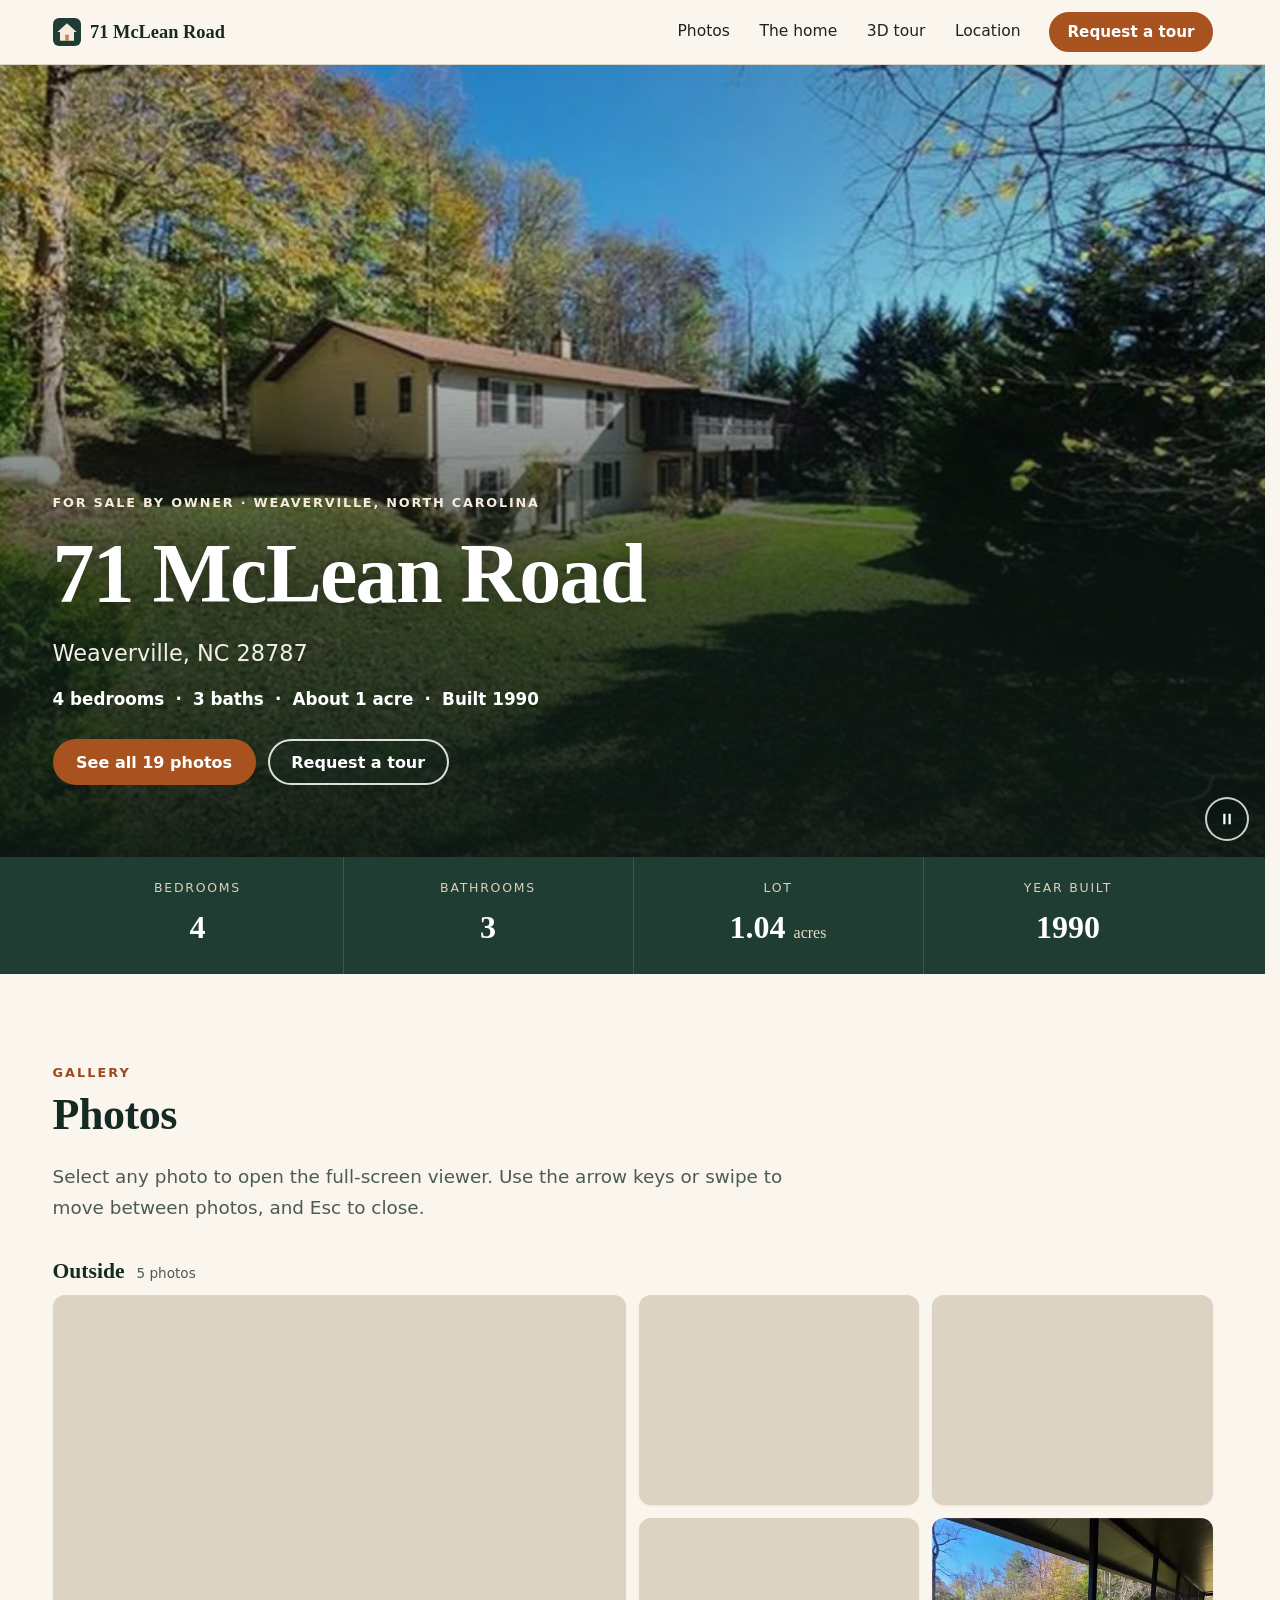
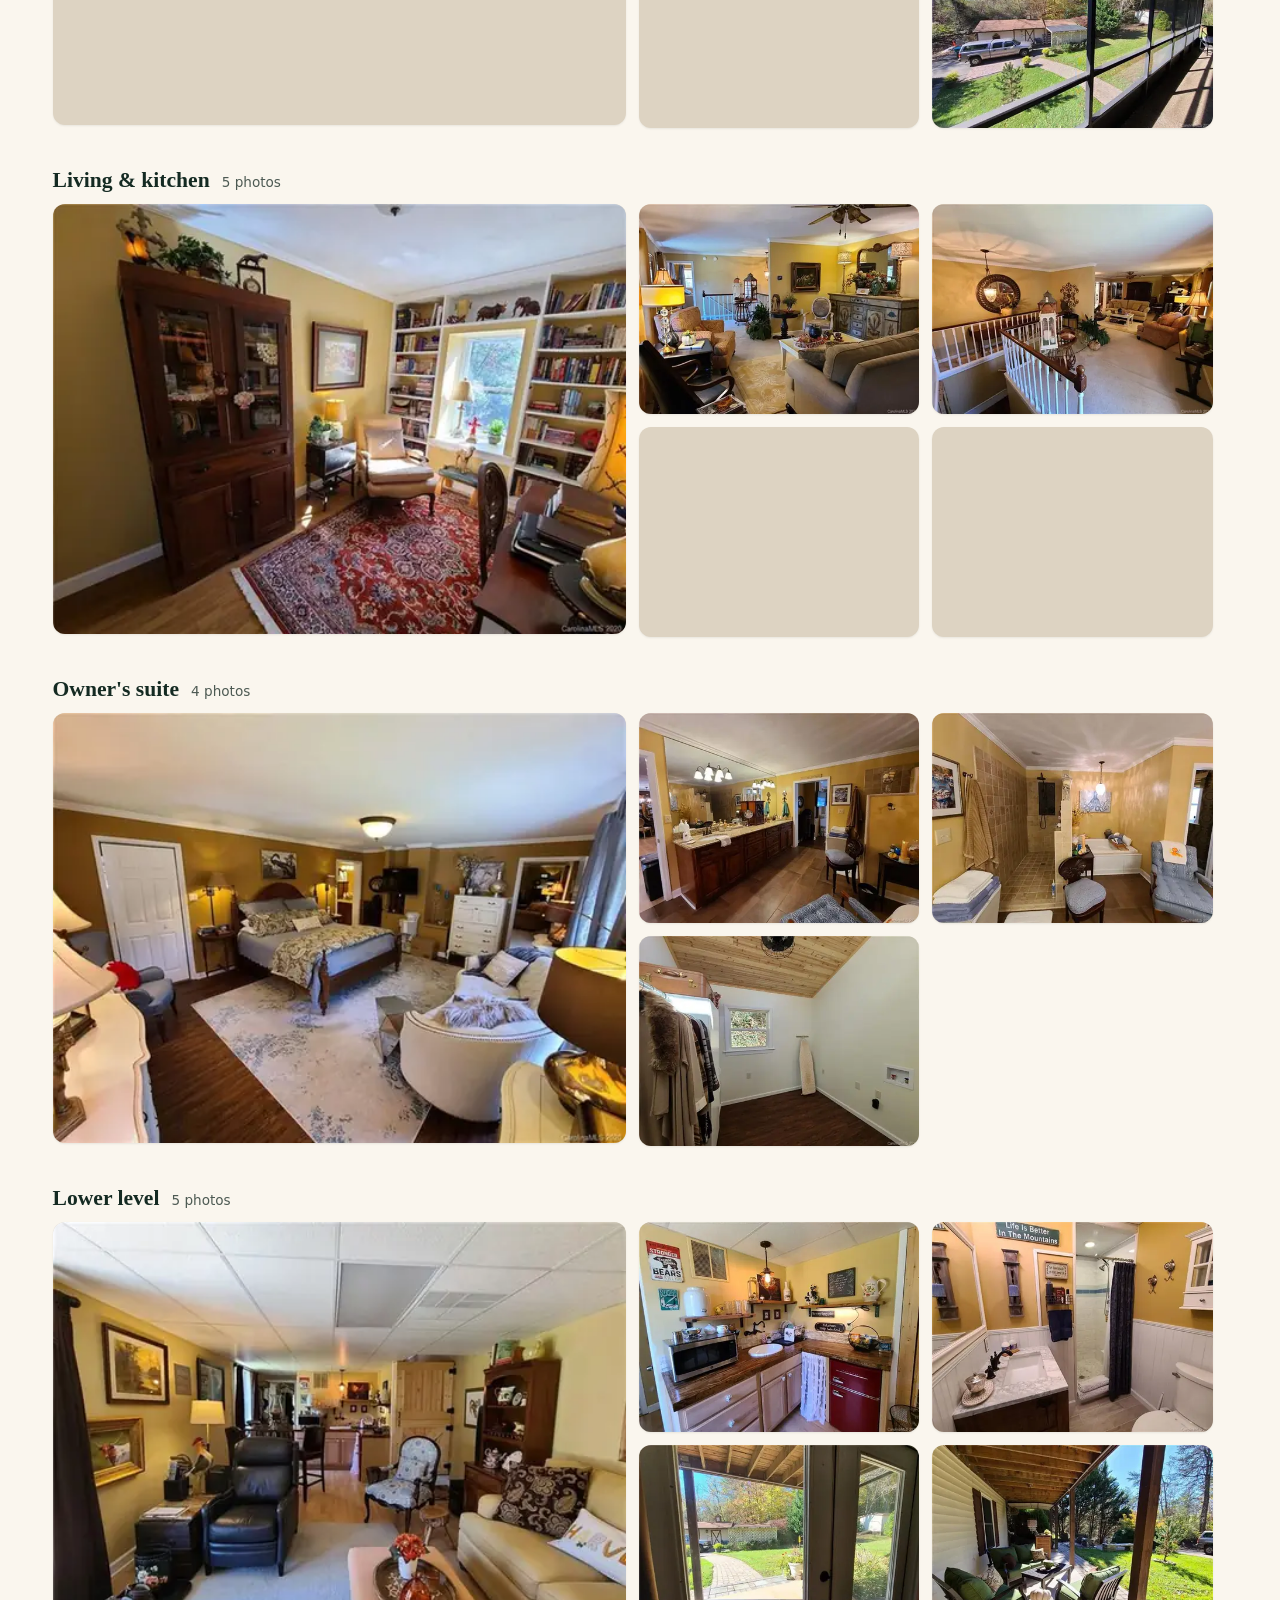
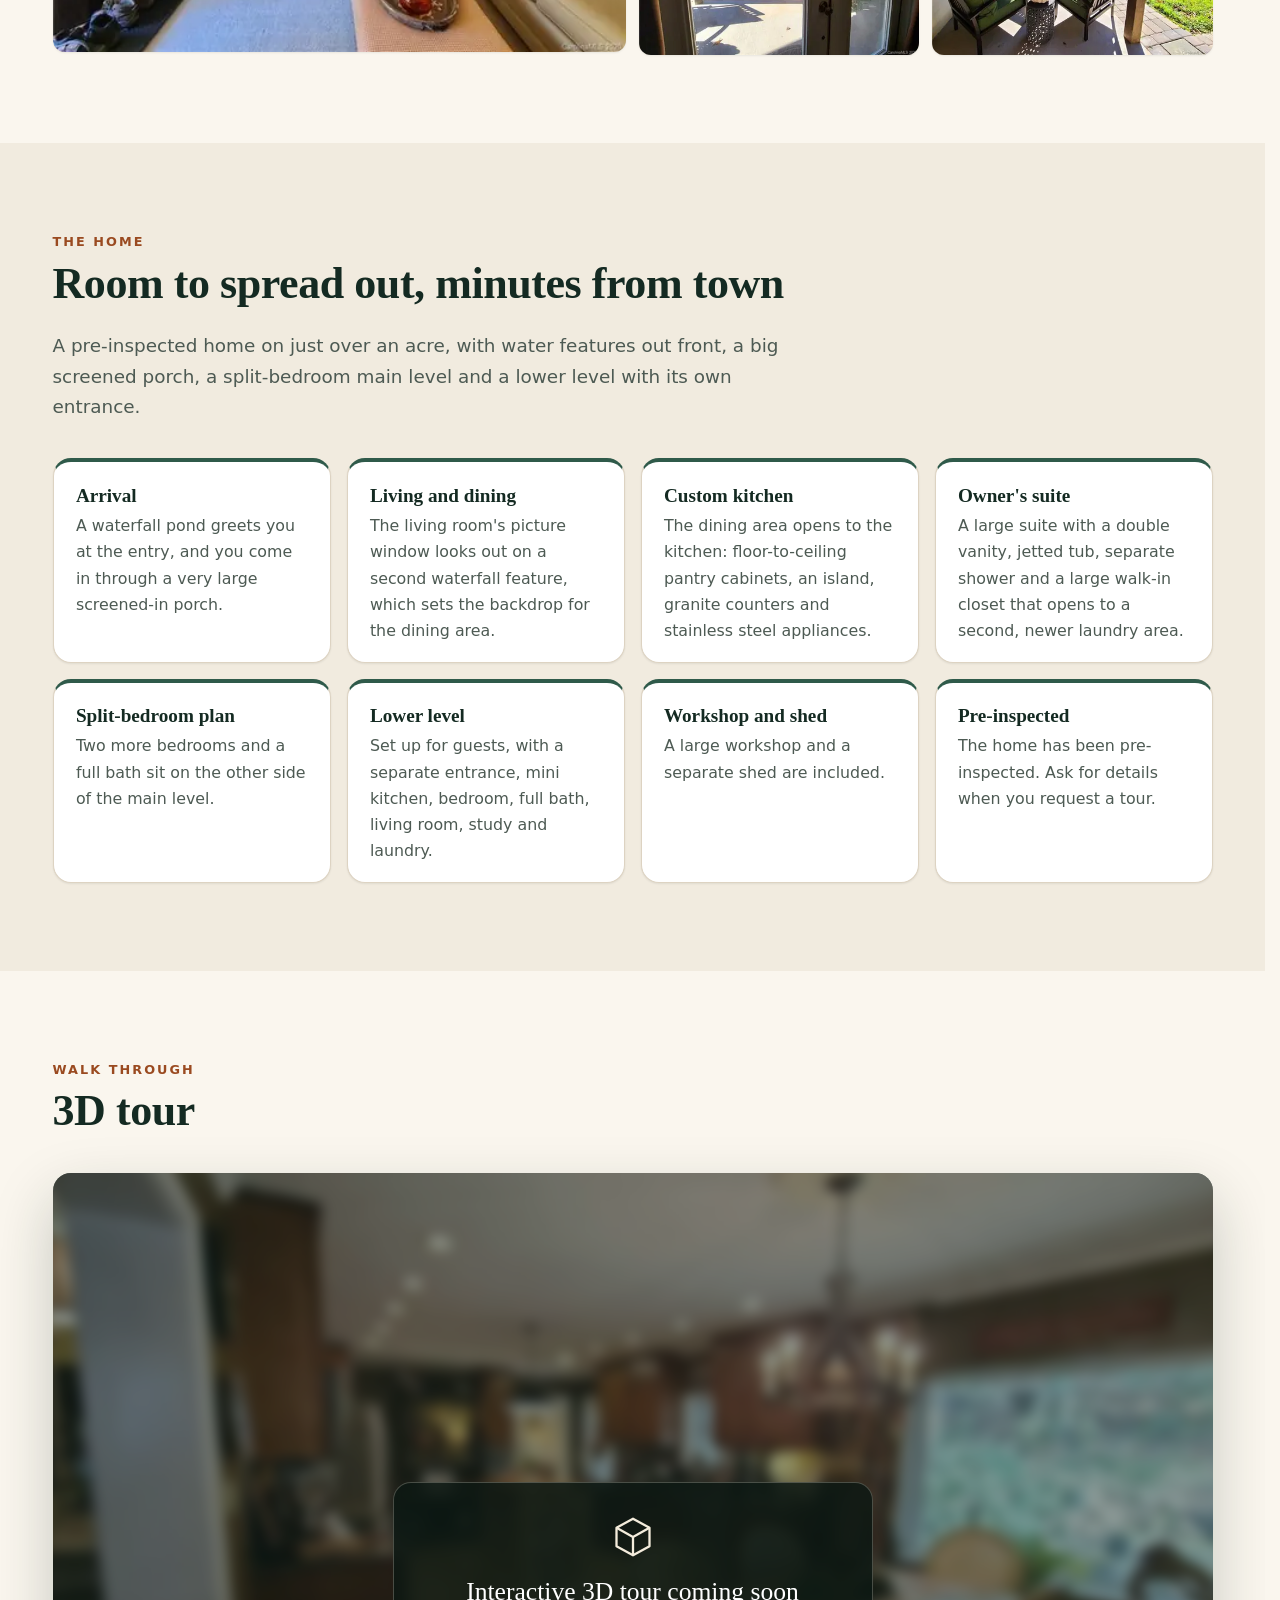
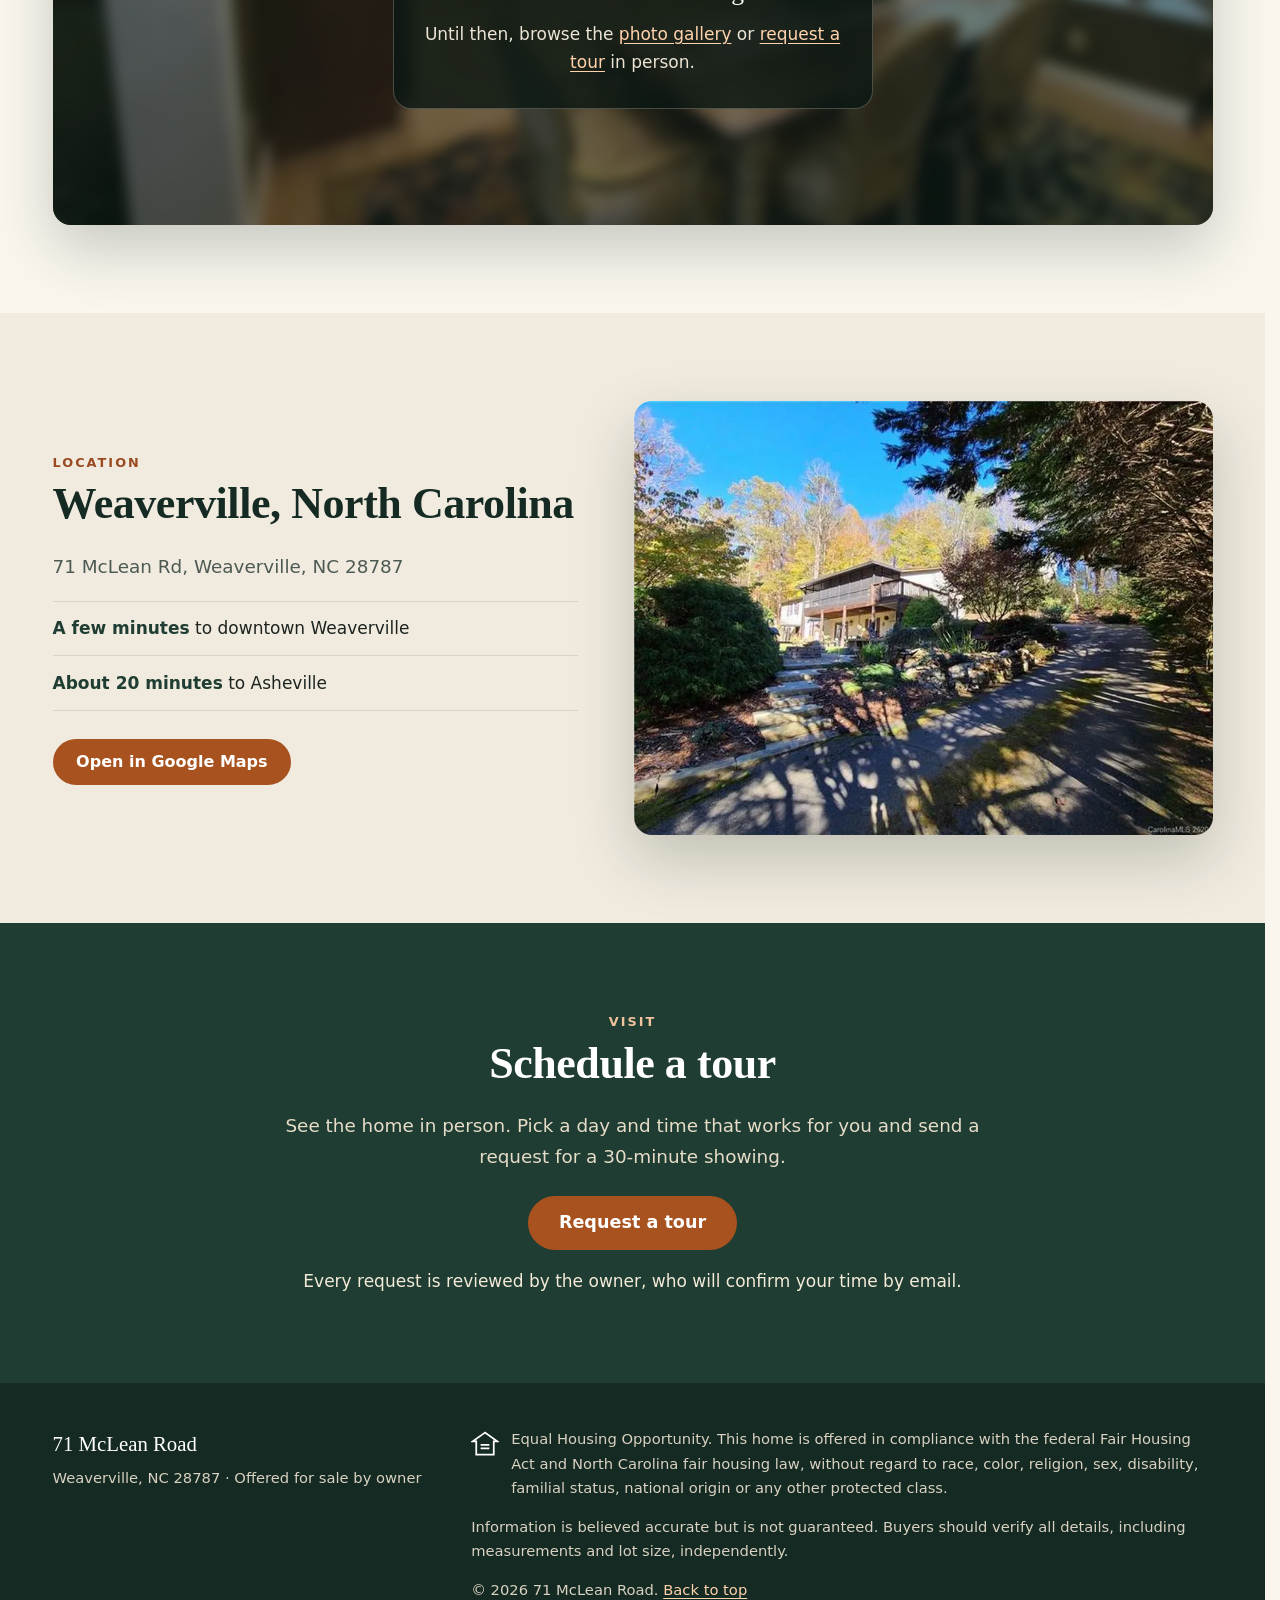
==== commit 98d413db: "Request a tour: link to Cal.com booking page" ====
--- a/index.html
+++ b/index.html
@@ -78,7 +78,7 @@
         }
       }
     </script>
-    <script src="js/main.js?v=1" defer></script>
+    <script src="js/main.js?v=2" defer></script>
   </head>
   <body>
     <a class="skip-link" href="#main">Skip to content</a>
@@ -97,7 +97,7 @@
             <li><a href="#location">Location</a></li>
           </ul>
         </nav>
-        <a class="btn btn-small" href="#visit">Request a tour</a>
+        <a class="btn btn-small" href="https://cal.com/71mclean/tour" target="_blank" rel="noopener noreferrer">Request a tour<span class="visually-hidden"> (opens in a new tab)</span></a>
       </div>
     </header>
 
@@ -124,7 +124,7 @@
           -->
           <div class="hero-actions">
             <a class="btn" href="#photos">See all 19 photos</a>
-            <a class="btn btn-ghost" href="#visit">Request a tour</a>
+            <a class="btn btn-ghost" href="https://cal.com/71mclean/tour" target="_blank" rel="noopener noreferrer">Request a tour<span class="visually-hidden"> (opens in a new tab)</span></a>
           </div>
         </div>
         <button type="button" class="hero-toggle" aria-pressed="false" hidden>
@@ -304,22 +304,23 @@
       </section>
 
       <!-- ====================== SCHEDULE A TOUR ======================= -->
-      <!-- TODO (Brandon): set your contact details in the data attributes on
-           the section below. Leave either blank to hide it.
-             data-email="you@example.com"   -> button opens a pre-filled email
-             data-phone="+18285550000"      -> adds a "Call or text" button
-           Nothing is invented here; until you fill these in, the button shows
-           a "contact details coming soon" note. -->
+      <!-- Tour requests go to Cal.com (https://cal.com/71mclean/tour; account
+           bobbysox322@gmail.com, username 71mclean). Each request is approved
+           manually by the owner. Plain link-out, so no CSP change is needed.
+           Optional extras (leave blank to hide):
+             data-email="you@example.com"   -> adds an "Email us" link
+             data-phone="+18285550000"      -> adds a "Call or text" button -->
       <section class="section visit" id="visit" aria-labelledby="visit-title" data-email="" data-phone="">
         <div class="container visit-inner">
           <p class="kicker">Visit</p>
           <h2 id="visit-title">Schedule a tour</h2>
-          <p class="lede">See the home in person. Send a note with a few days and times that work for you, and we will get back to you to confirm.</p>
+          <p class="lede">See the home in person. Pick a day and time that works for you and send a request for a 30-minute showing.</p>
           <div class="visit-actions">
-            <a class="btn btn-large" id="tour-request" href="#visit">Request a tour</a>
+            <a class="btn btn-large" id="tour-request" href="https://cal.com/71mclean/tour" target="_blank" rel="noopener noreferrer">Request a tour<span class="visually-hidden"> (opens in a new tab)</span></a>
+            <a class="btn btn-ghost-dark btn-large" id="tour-email" href="#visit" hidden>Email us</a>
             <a class="btn btn-ghost-dark btn-large" id="tour-call" href="#visit" hidden>Call or text</a>
           </div>
-          <p class="visit-note" id="tour-note" role="status"></p>
+          <p class="visit-note" id="tour-note">Every request is reviewed by the owner, who will confirm your time by email.</p>
         </div>
       </section>
     </main>
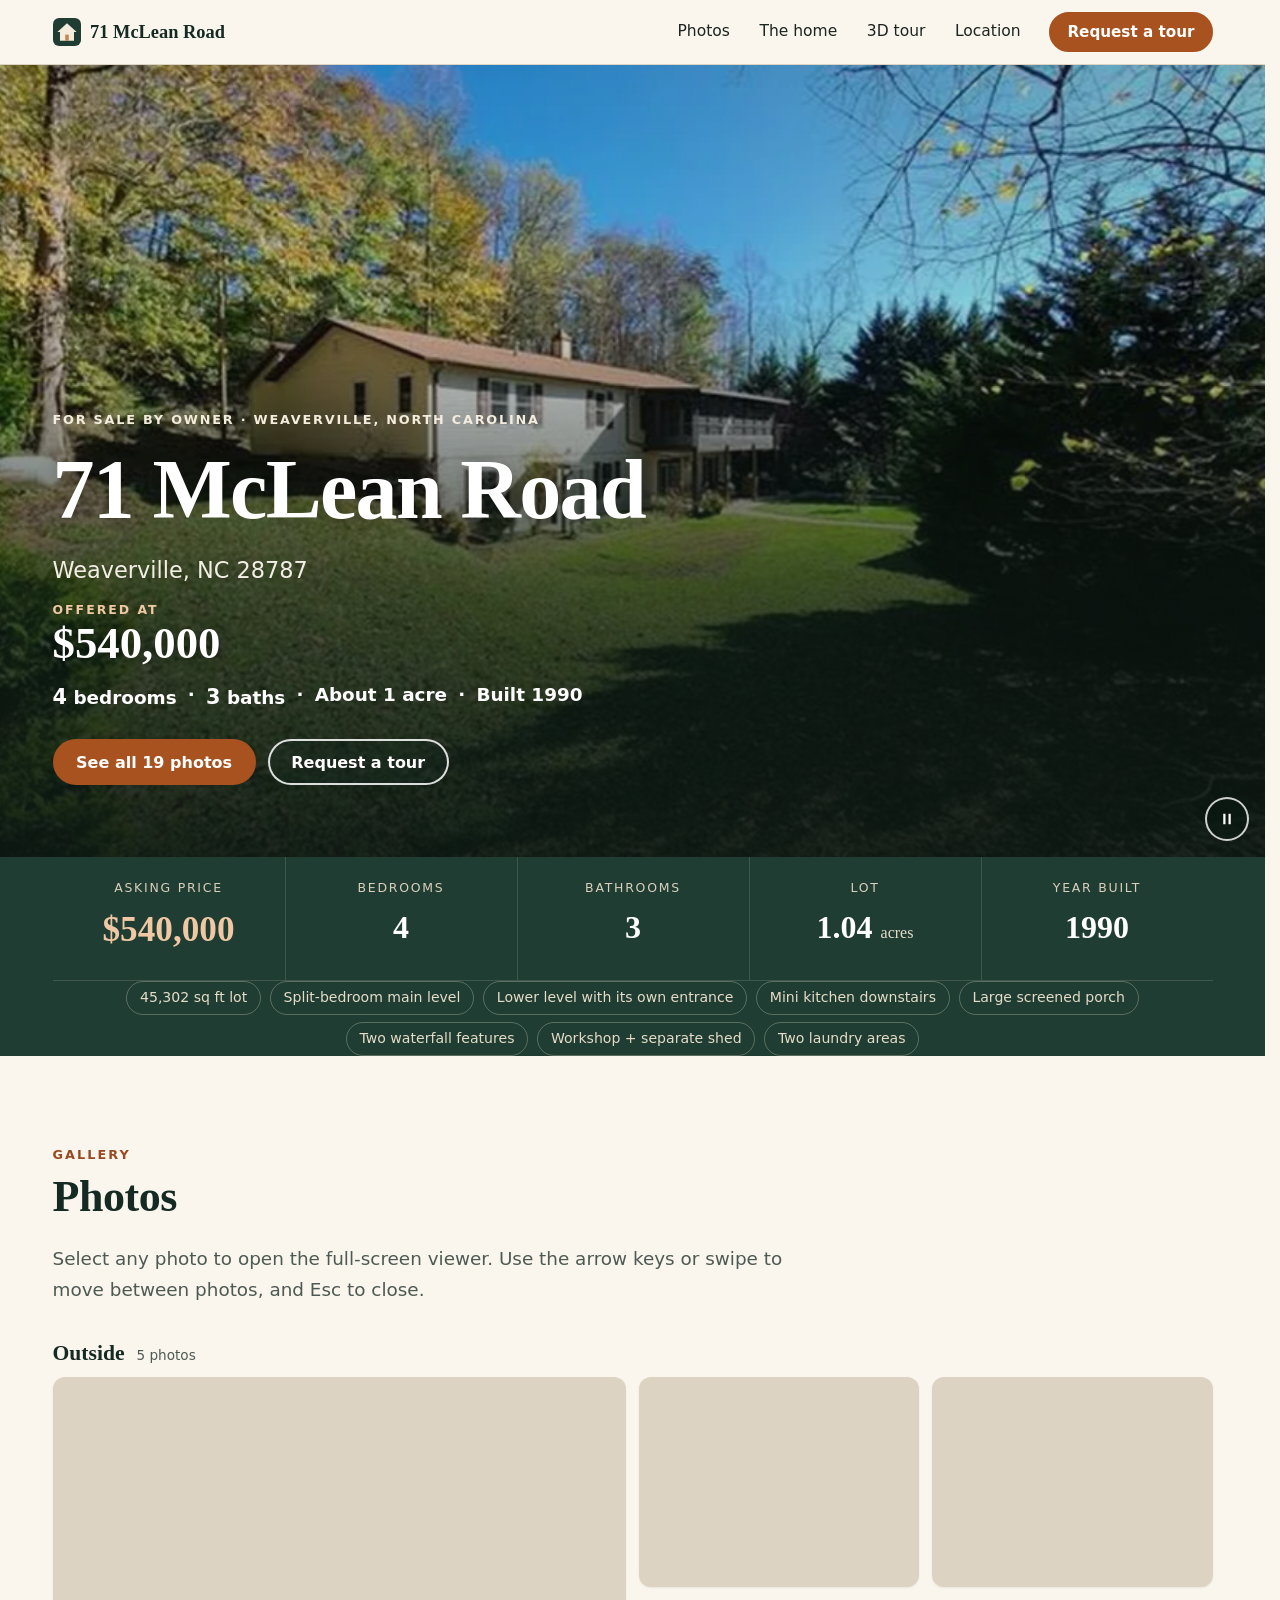
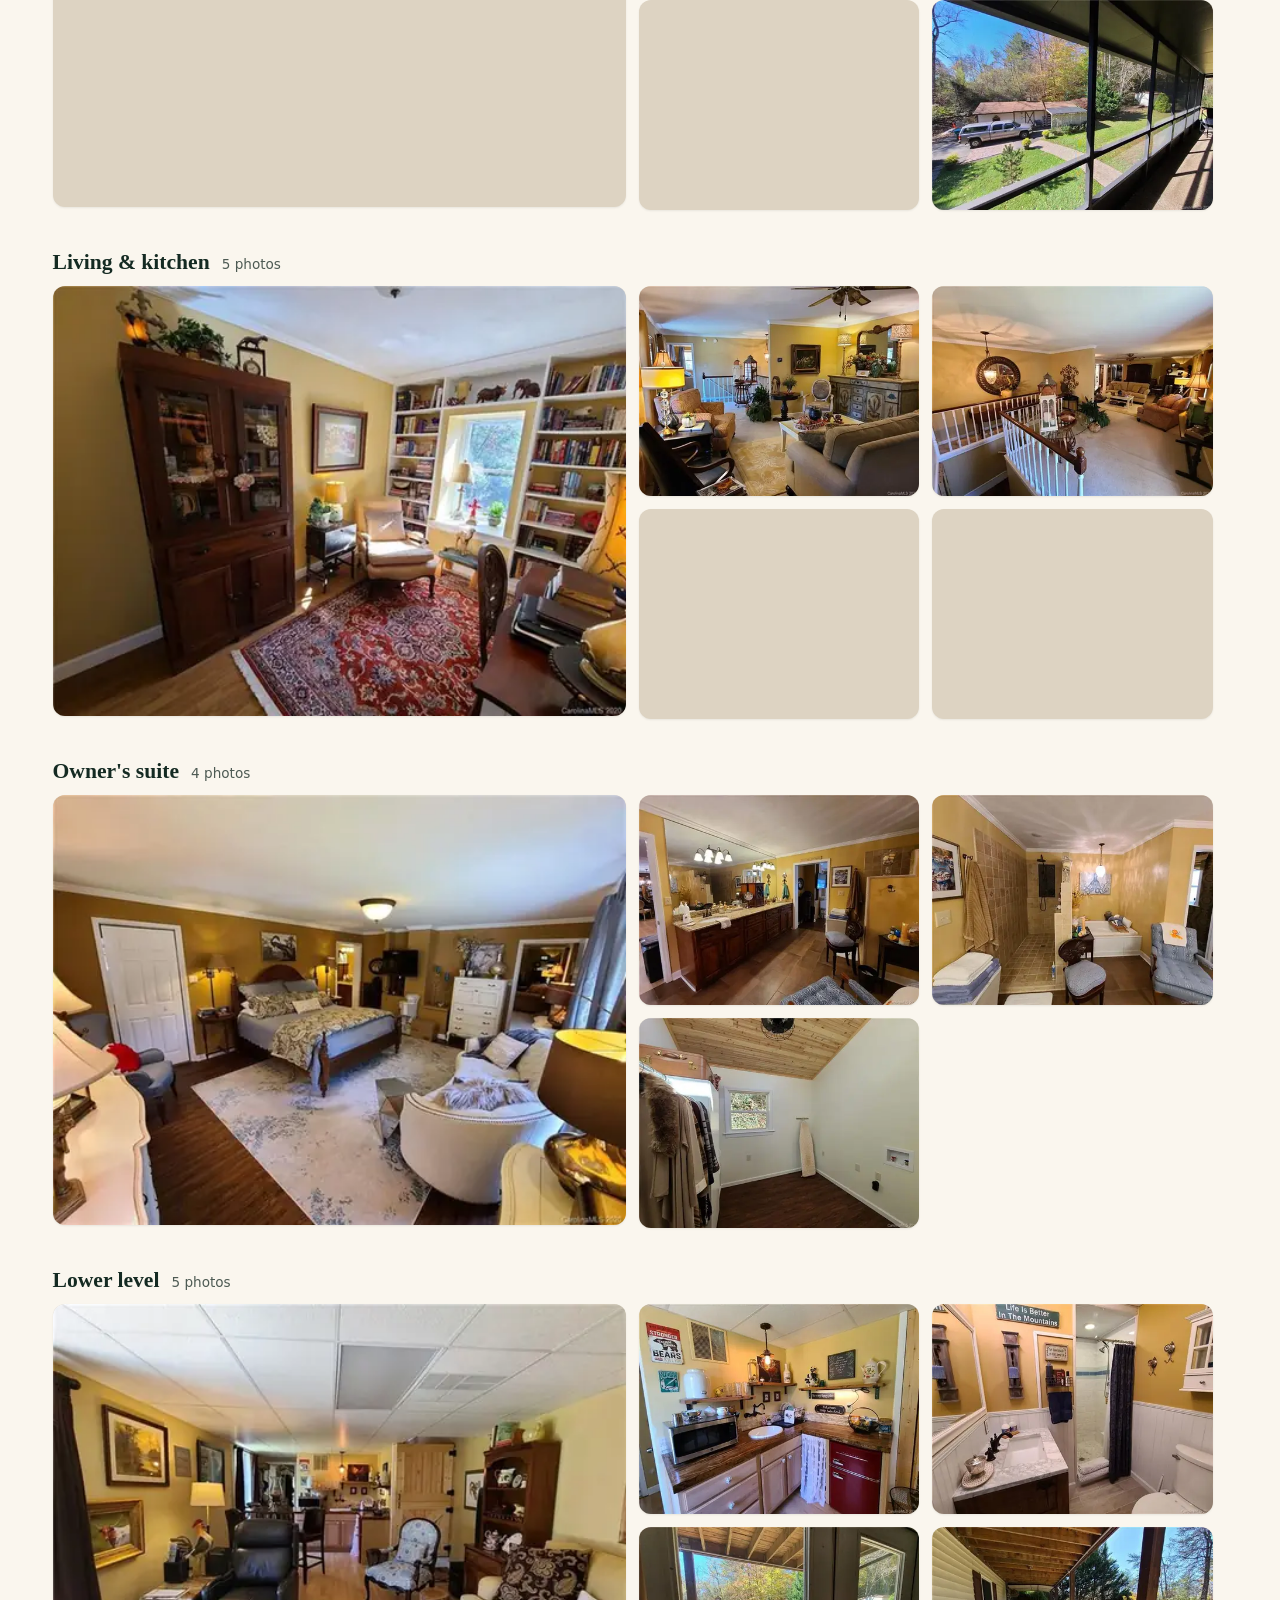
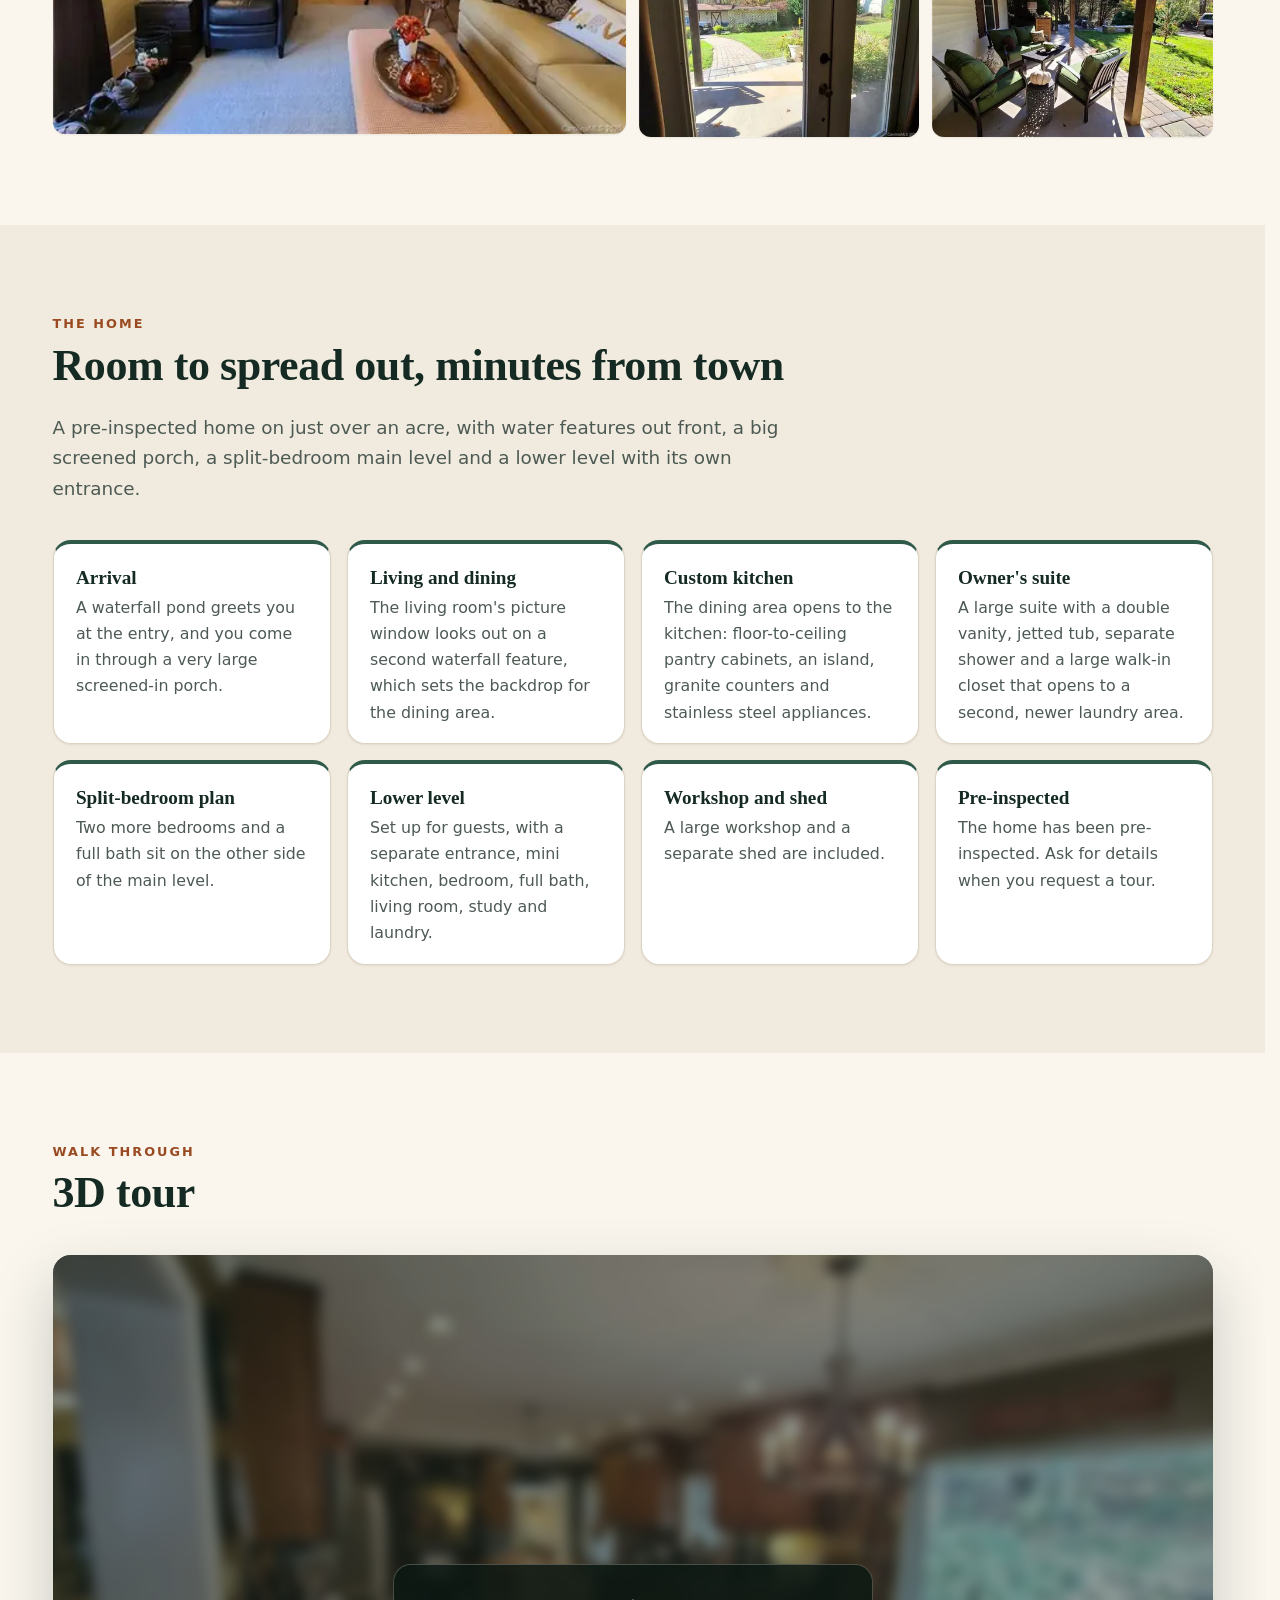
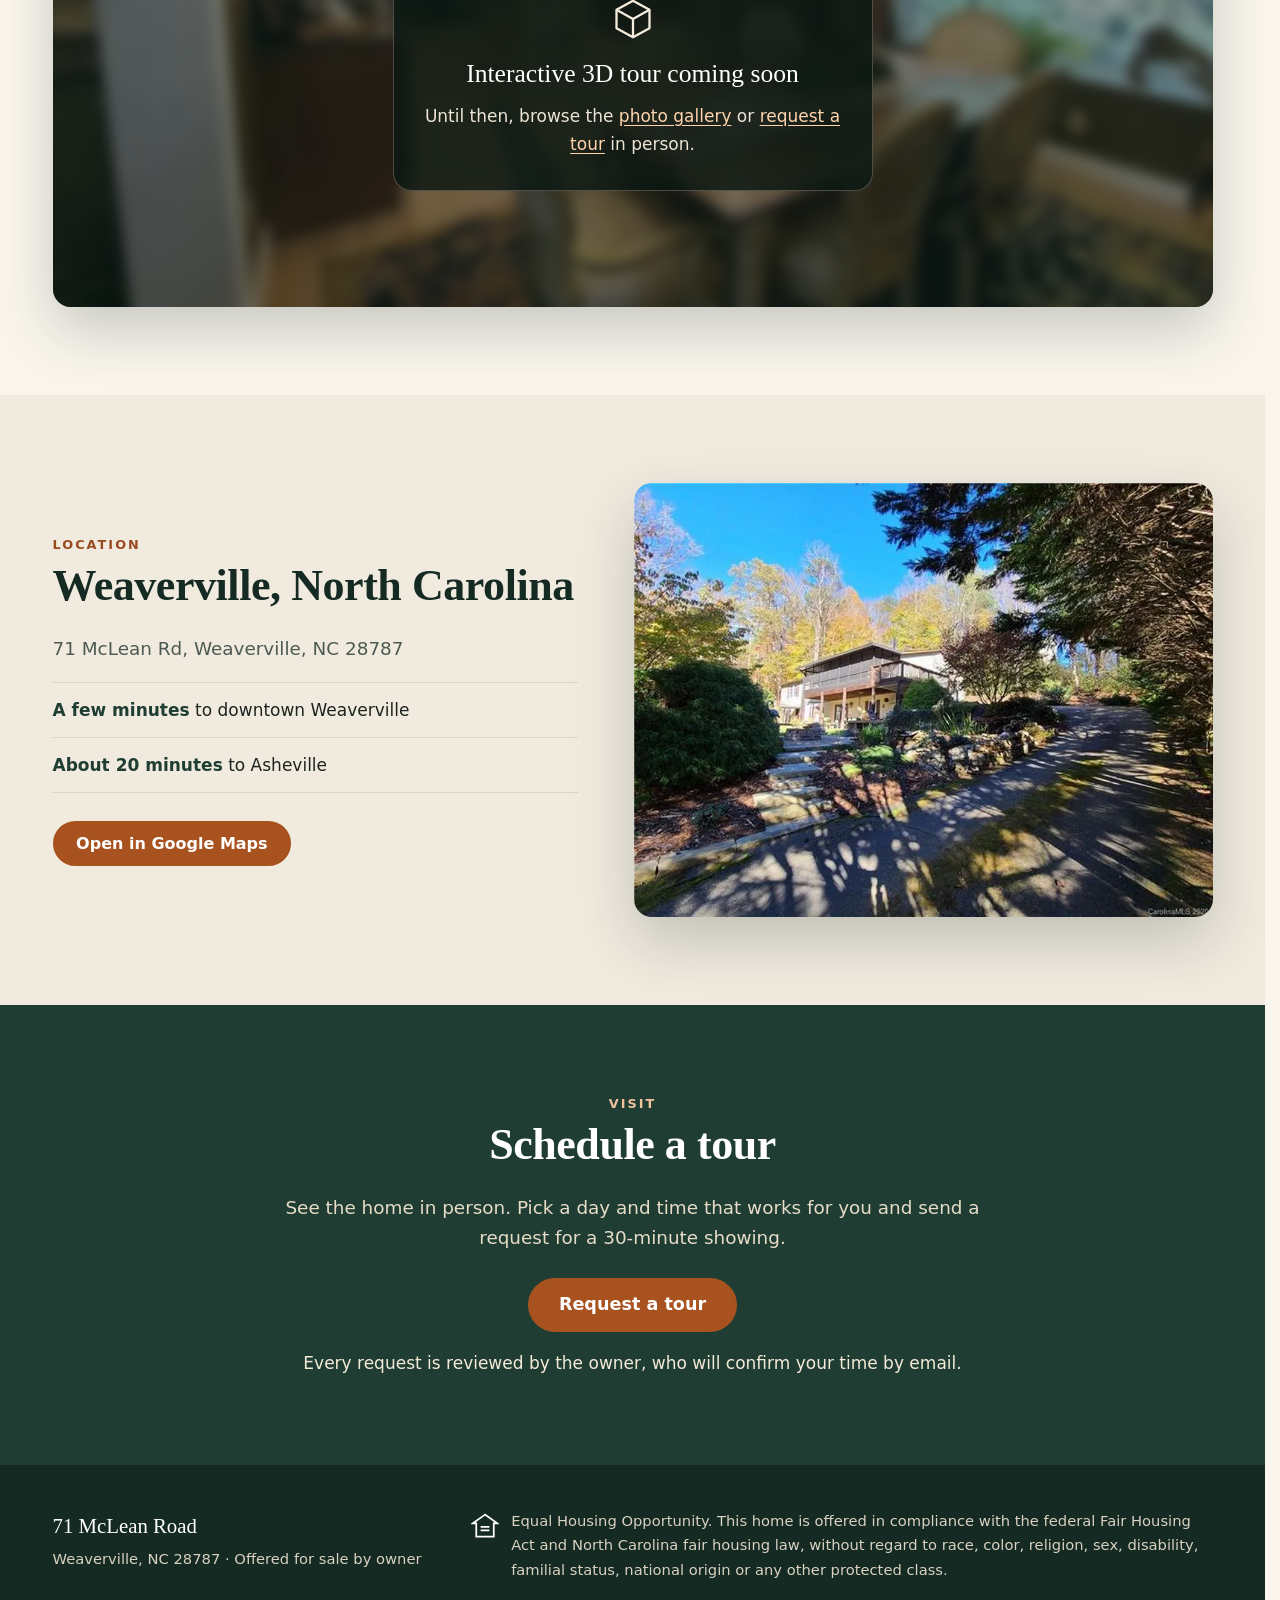
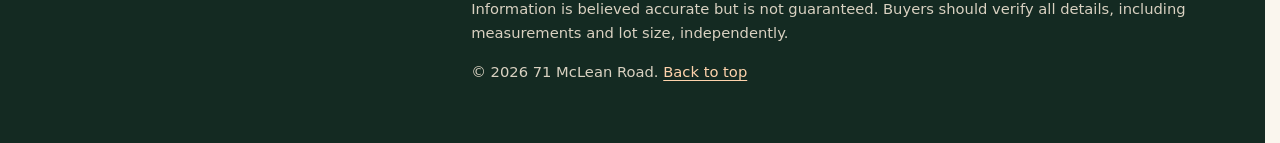
==== commit 5fb5c883: "Show asking price $540,000 and key stats" ====
--- a/index.html
+++ b/index.html
@@ -17,10 +17,11 @@
                             Zillow says 3,011 sq ft, Spokeo says 2,046 sq ft.
                             TODO: confirm with county records / appraisal
                             before showing it anywhere.
-           Price .......... NOT SHOWN. See the "OPTIONAL PRICE SLOT" below.
+           Price .......... $540,000 (asking, set by Brandon Oct 2026).
+                            Shown in hero, facts strip, meta + JSON-LD offers.
          ===================================================================== -->
     <title>71 McLean Road, Weaverville, NC | For sale by owner</title>
-    <meta name="description" content="For sale by owner: a 4-bedroom, 3-bath home built in 1990 on about an acre in Weaverville, NC, roughly 20 minutes from Asheville. Waterfall pond, screened porch, lower level with separate entrance, workshop and shed." />
+    <meta name="description" content="For sale by owner, offered at $540,000: a 4-bedroom, 3-bath home built in 1990 on about an acre in Weaverville, NC, roughly 20 minutes from Asheville. Waterfall pond, screened porch, lower level with separate entrance, workshop and shed." />
     <link rel="canonical" href="https://bobbysox322.github.io/71mclean-preview/" />
     <meta name="robots" content="noindex,nofollow" />
     <meta name="theme-color" content="#1f3d32" />
@@ -29,7 +30,7 @@
     <meta property="og:type" content="website" />
     <meta property="og:site_name" content="71 McLean Road" />
     <meta property="og:title" content="71 McLean Road, Weaverville, NC | For sale by owner" />
-    <meta property="og:description" content="4 bedrooms, 3 baths and about an acre in Weaverville, NC, with a waterfall pond, screened porch and a lower level with its own entrance." />
+    <meta property="og:description" content="$540,000 · 4 bedrooms, 3 baths and about an acre in Weaverville, NC, with a waterfall pond, screened porch and a lower level with its own entrance." />
     <meta property="og:url" content="https://bobbysox322.github.io/71mclean-preview/" />
     <meta property="og:image" content="https://bobbysox322.github.io/71mclean-preview/images/og-cover.jpg" />
     <meta property="og:image:width" content="1200" />
@@ -37,7 +38,7 @@
     <meta property="og:image:alt" content="The house at 71 McLean Road seen across its side lawn, with autumn trees behind it." />
     <meta name="twitter:card" content="summary_large_image" />
     <meta name="twitter:title" content="71 McLean Road, Weaverville, NC | For sale by owner" />
-    <meta name="twitter:description" content="4 bedrooms, 3 baths and about an acre in Weaverville, NC, with a waterfall pond, screened porch and a lower level with its own entrance." />
+    <meta name="twitter:description" content="$540,000 · 4 bedrooms, 3 baths and about an acre in Weaverville, NC, with a waterfall pond, screened porch and a lower level with its own entrance." />
     <meta name="twitter:image" content="https://bobbysox322.github.io/71mclean-preview/images/og-cover.jpg" />
 
     <link rel="icon" href="favicon.svg" type="image/svg+xml" />
@@ -45,17 +46,17 @@
     <link rel="apple-touch-icon" href="apple-touch-icon.png" />
     <link rel="preload" as="image" href="images/photos/01-exterior-side-lawn.webp" type="image/webp" />
     <!-- Bump ?v= after editing so browsers fetch the new file (see _headers). -->
-    <link rel="stylesheet" href="css/styles.css?v=2" />
-
-    <!-- Structured data: only verified facts. No price, no square footage,
-         no coordinates. TODO: add "offers" with price if you publish one. -->
+    <link rel="stylesheet" href="css/styles.css?v=3" />
+
+    <!-- Structured data: only verified facts plus the asking price.
+         No square footage, no coordinates. -->
     <script type="application/ld+json">
       {
         "@context": "https://schema.org",
         "@type": "RealEstateListing",
         "name": "71 McLean Road, Weaverville, NC 28787",
         "url": "https://bobbysox322.github.io/71mclean-preview/",
-        "description": "For sale by owner: 4-bedroom, 3-bath home built in 1990 on about 1.04 acres in Weaverville, NC.",
+        "description": "For sale by owner, offered at $540,000: 4-bedroom, 3-bath home built in 1990 on about 1.04 acres in Weaverville, NC.",
         "image": [
           "https://bobbysox322.github.io/71mclean-preview/images/og-cover.jpg",
           "https://bobbysox322.github.io/71mclean-preview/images/photos/01-exterior-side-lawn.jpg",
@@ -75,6 +76,13 @@
           "numberOfBedrooms": 4,
           "numberOfBathroomsTotal": 3,
           "yearBuilt": 1990
+        },
+        "offers": {
+          "@type": "Offer",
+          "price": 540000,
+          "priceCurrency": "USD",
+          "availability": "https://schema.org/InStock",
+          "businessFunction": "http://purl.org/goodrelations/v1#Sell"
         }
       }
     </script>
@@ -116,12 +124,11 @@
           <p class="eyebrow">For sale by owner &middot; Weaverville, North Carolina</p>
           <h1 id="hero-title">71 McLean Road</h1>
           <p class="hero-sub">Weaverville, NC 28787</p>
+          <!-- PRICE: asking price shown here, in the facts strip and in JSON-LD "offers". -->
+          <p class="hero-price"><span class="hero-price-label">Offered at</span> $540,000</p>
           <p class="hero-facts">
-            <span>4 bedrooms</span><span aria-hidden="true">&middot;</span><span>3 baths</span><span aria-hidden="true">&middot;</span><span>About 1 acre</span><span aria-hidden="true">&middot;</span><span>Built 1990</span>
+            <span><strong>4</strong> bedrooms</span><span aria-hidden="true">&middot;</span><span><strong>3</strong> baths</span><span aria-hidden="true">&middot;</span><span>About 1 acre</span><span aria-hidden="true">&middot;</span><span>Built 1990</span>
           </p>
-          <!-- OPTIONAL PRICE SLOT (TODO: Brandon). Uncomment to show a price:
-          <p class="hero-price">Offered at $___,___</p>
-          -->
           <div class="hero-actions">
             <a class="btn" href="#photos">See all 19 photos</a>
             <a class="btn btn-ghost" href="https://cal.com/71mclean/tour" target="_blank" rel="noopener noreferrer">Request a tour<span class="visually-hidden"> (opens in a new tab)</span></a>
@@ -137,12 +144,24 @@
       <section class="facts" aria-label="Key facts">
         <div class="container">
           <dl class="facts-grid">
+            <div class="fact-price"><dt>Asking price</dt><dd>$540,000</dd></div>
             <div><dt>Bedrooms</dt><dd>4</dd></div>
             <div><dt>Bathrooms</dt><dd>3</dd></div>
             <div><dt>Lot</dt><dd>1.04 <small>acres</small></dd></div>
             <div><dt>Year built</dt><dd>1990</dd></div>
             <!-- Square footage intentionally omitted until confirmed (Zillow 3,011 vs Spokeo 2,046). -->
           </dl>
+          <!-- Feature list: from the 2020 listing description (zillow-notes.md). TODO (Brandon): confirm still accurate. -->
+          <ul class="facts-more" role="list" aria-label="More about the home">
+            <li>45,302 sq ft lot</li>
+            <li>Split-bedroom main level</li>
+            <li>Lower level with its own entrance</li>
+            <li>Mini kitchen downstairs</li>
+            <li>Large screened porch</li>
+            <li>Two waterfall features</li>
+            <li>Workshop + separate shed</li>
+            <li>Two laundry areas</li>
+          </ul>
         </div>
       </section>
 
--- a/css/styles.css
+++ b/css/styles.css
@@ -286,3 +286,19 @@
   .site-header, .hero-toggle, .lightbox, .visit-actions { display: none !important; }
   .hero { min-height: 0; color: #000; }
 }
+
+/* ---------------------------- Price + stats (v3) ---------------------------- */
+.hero-price { font-family: var(--font-display); font-size: clamp(1.9rem, 4.6vw, 2.8rem); font-weight: 600; color: #fff; line-height: 1.1; margin: 0.2rem 0 0.7rem; text-shadow: 0 2px 14px rgba(0, 0, 0, 0.4); }
+.hero-price-label { display: block; font-family: var(--font-body, inherit); font-size: 0.78rem; font-weight: 700; text-transform: uppercase; letter-spacing: 0.16em; color: #f0c9a4; text-shadow: none; margin-bottom: 0.15rem; }
+.hero-facts { font-size: 1.15rem; }
+.hero-facts strong { font-size: 1.3rem; }
+.facts-grid .fact-price { grid-column: 1 / -1; }
+.facts-grid .fact-price dd { font-size: 2.4rem; color: #f0c9a4; }
+.facts-more { list-style: none; margin: 0; padding: 0.9rem 0 1.3rem; display: flex; flex-wrap: wrap; justify-content: center; gap: 0.45rem 0.55rem; }
+.facts-more li { font-size: 0.88rem; color: #e6dcc8; border: 1px solid rgba(244, 236, 220, 0.28); border-radius: 999px; padding: 0.28rem 0.8rem; }
+@media (min-width: 700px) {
+  .facts-grid { grid-template-columns: repeat(5, 1fr); }
+  .facts-grid .fact-price { grid-column: auto; }
+  .facts-grid .fact-price dd { font-size: 2.2rem; }
+  .facts-more { border-top: 1px solid rgba(244, 236, 220, 0.15); }
+}
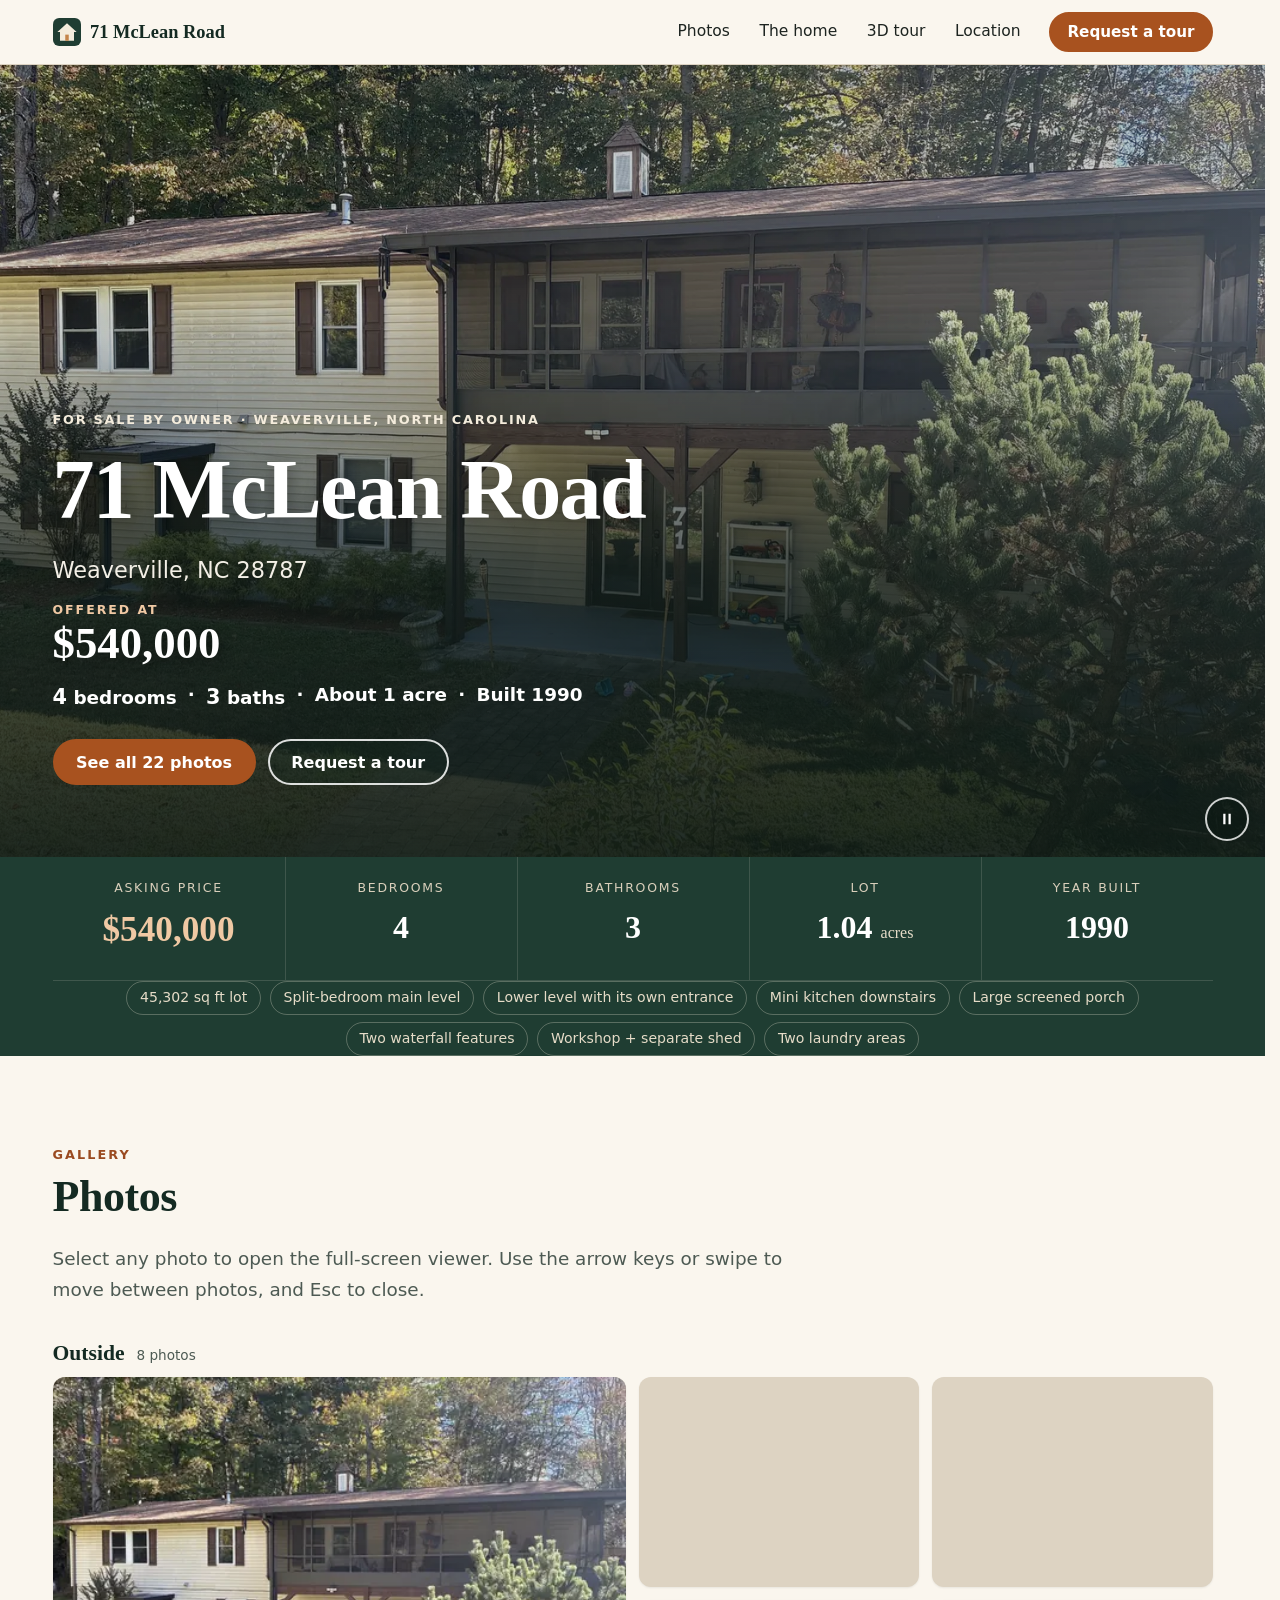
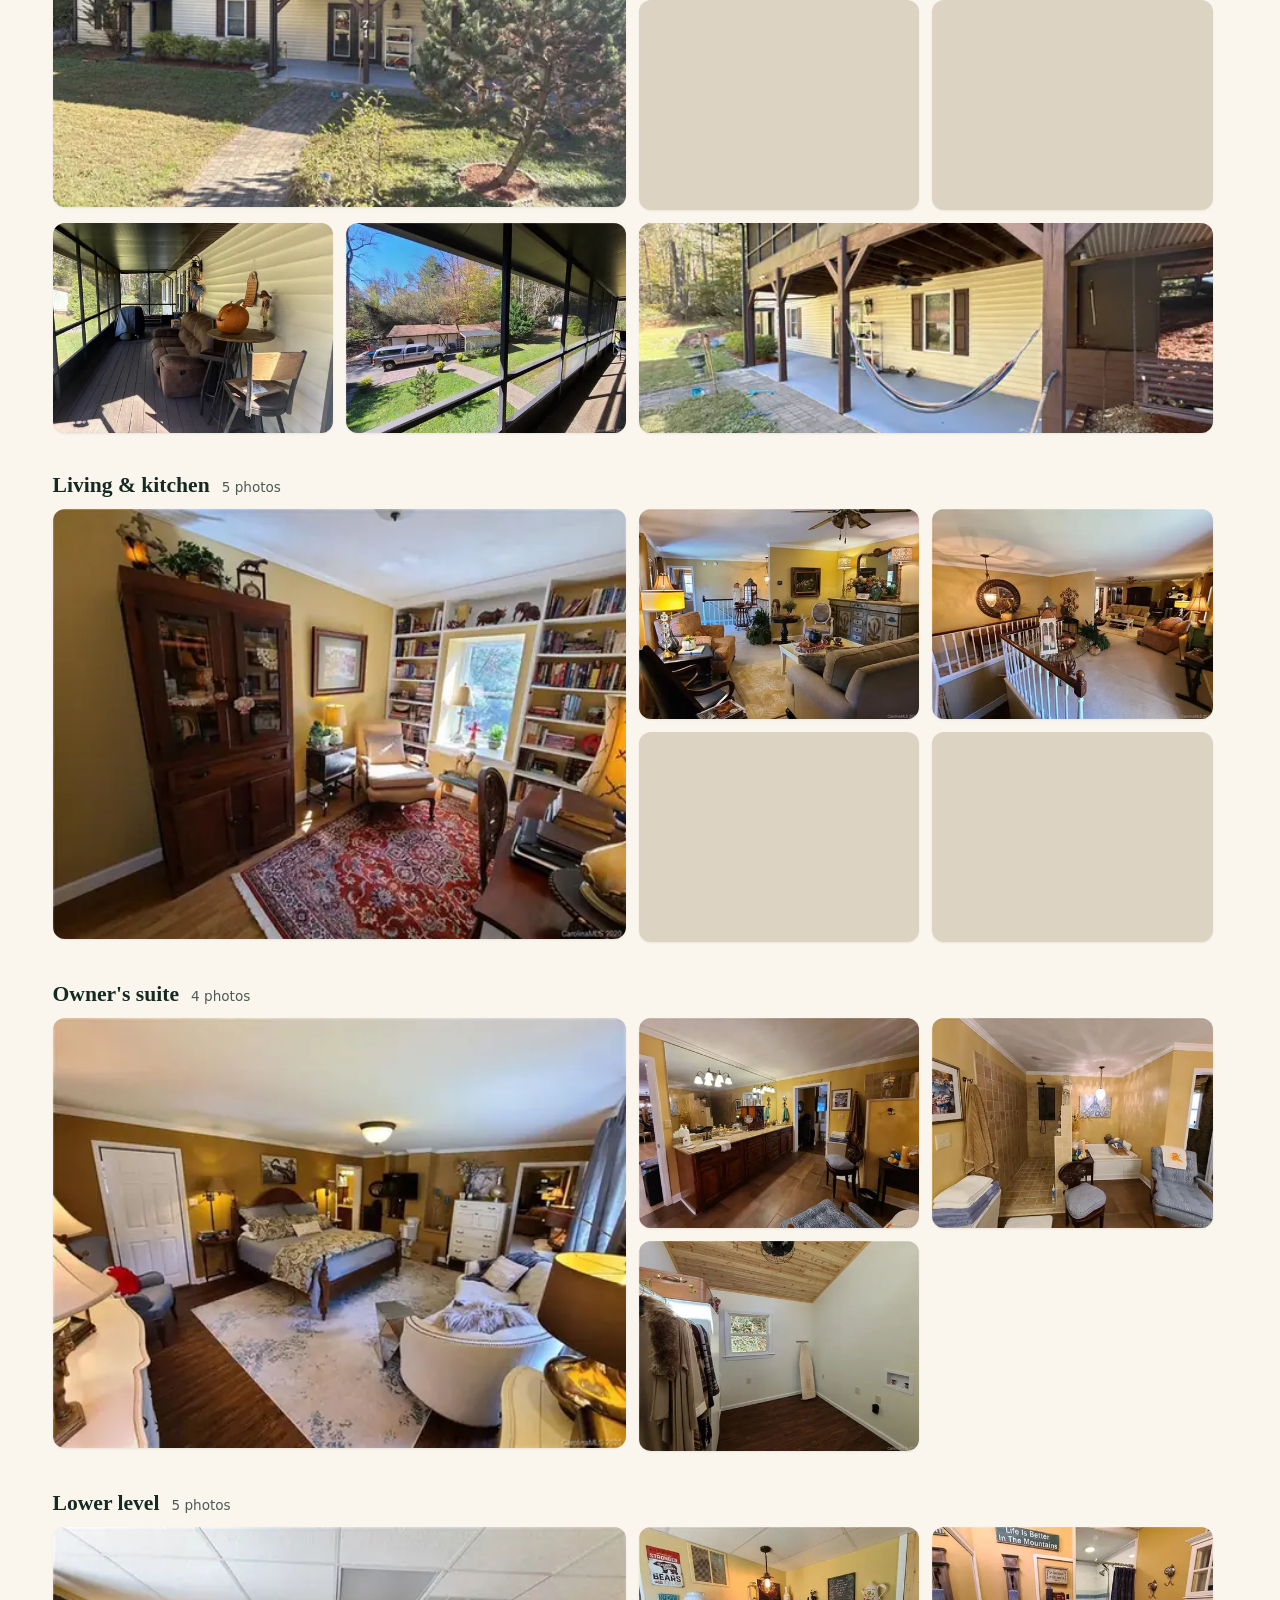
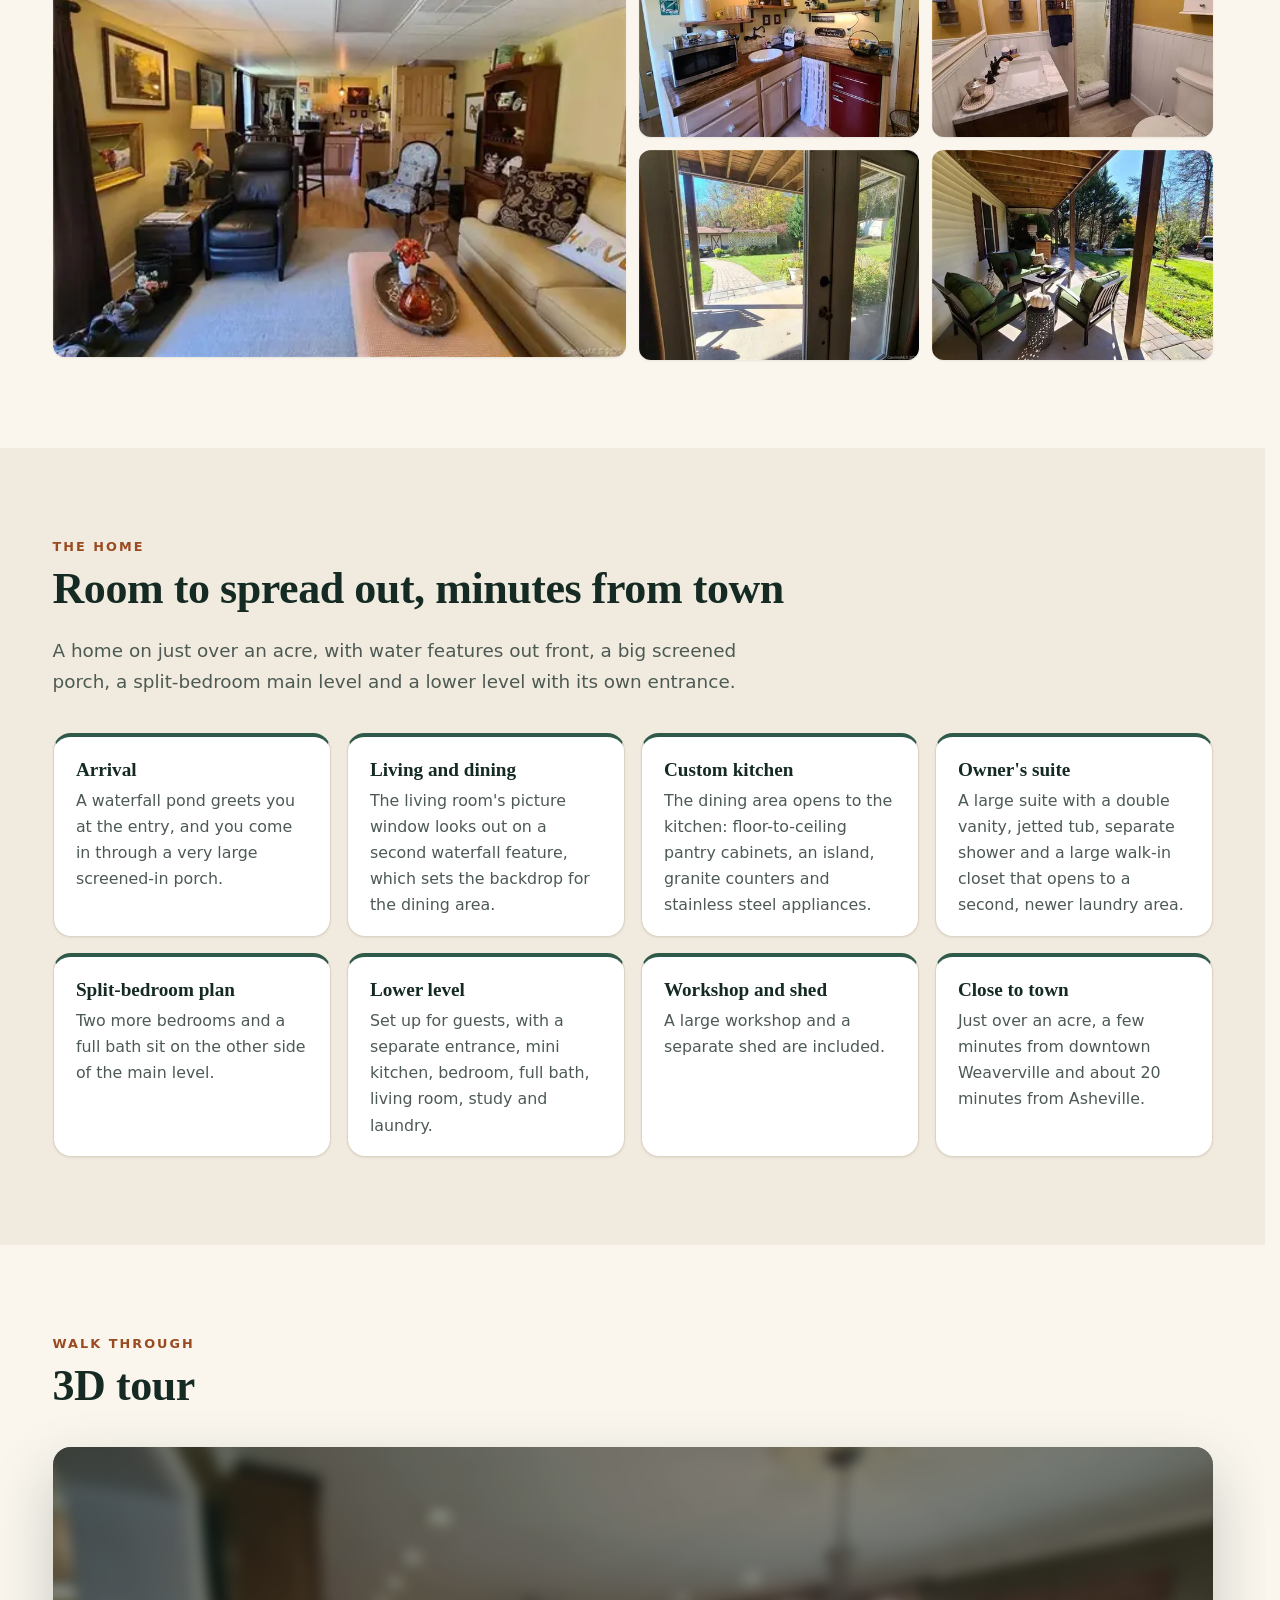
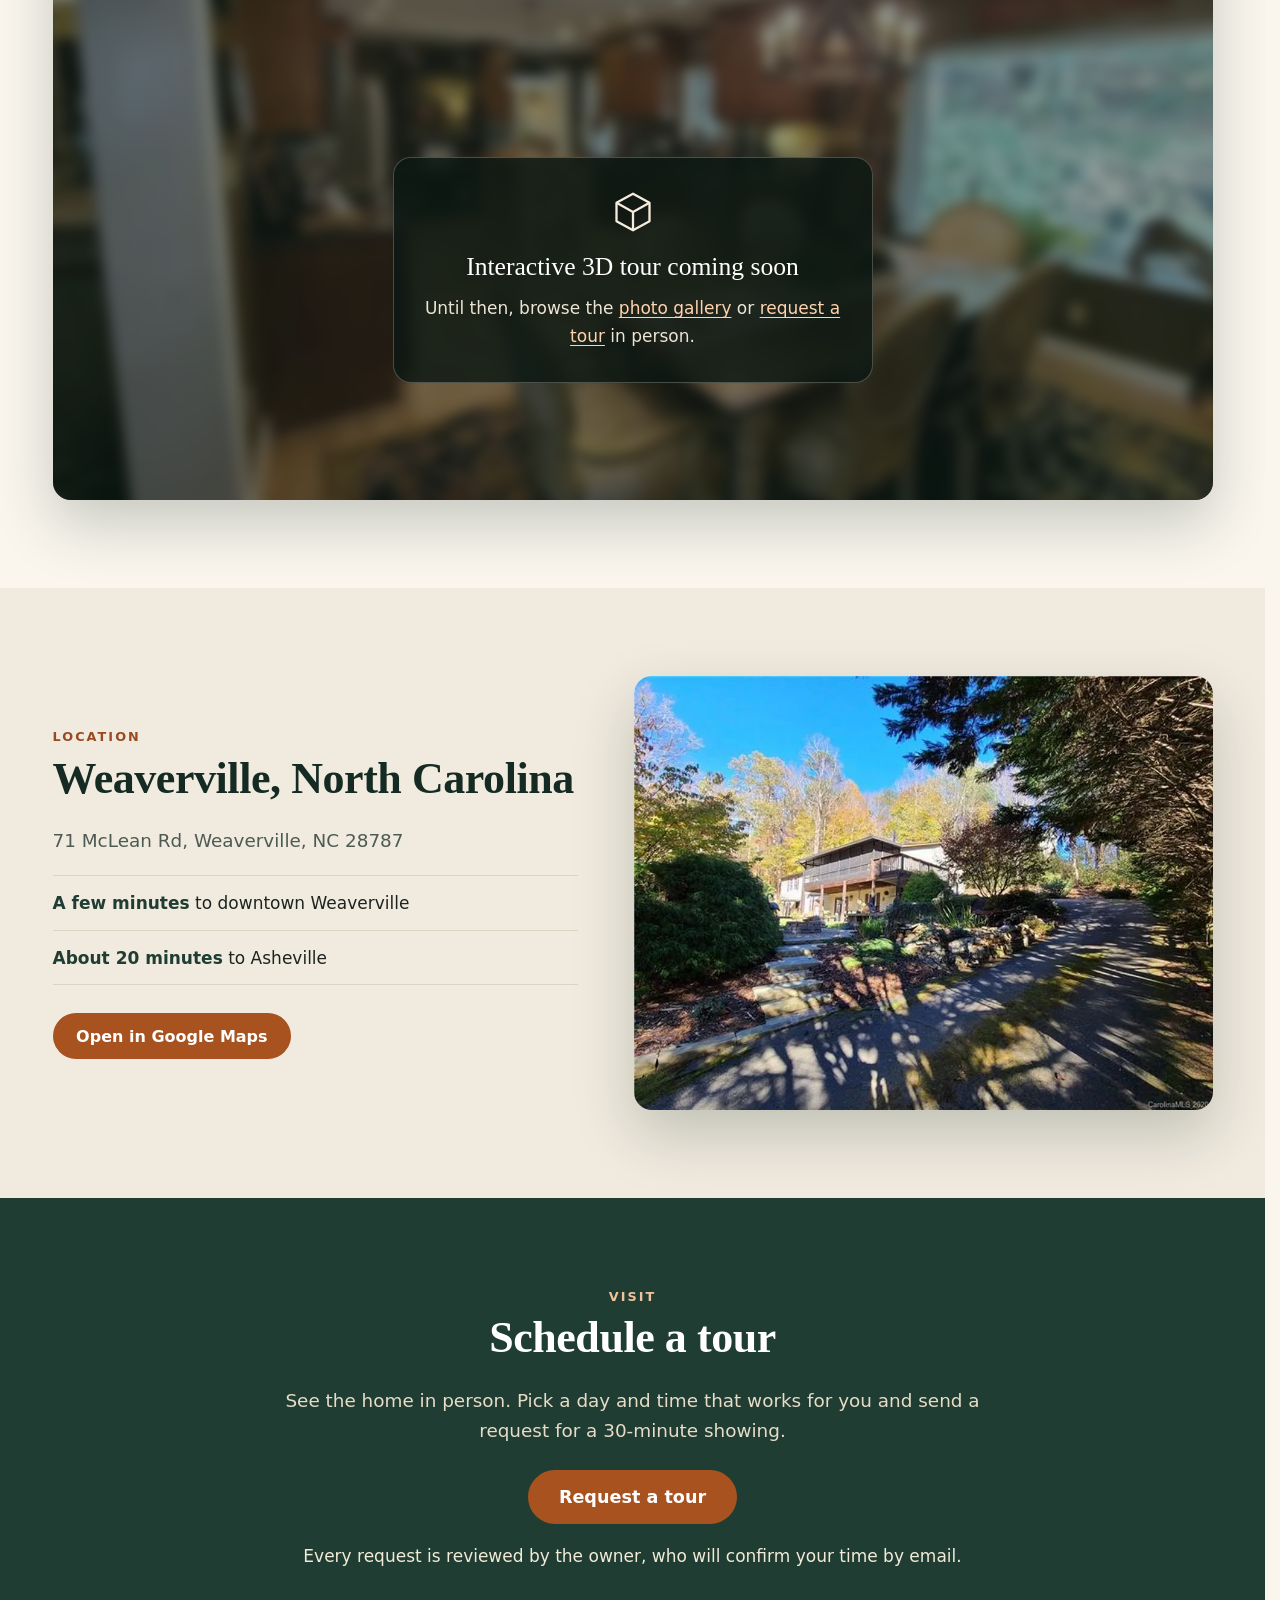
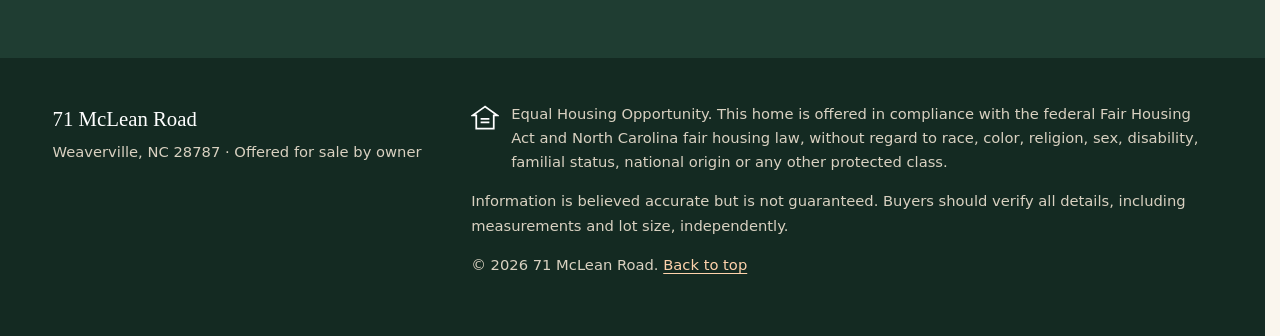
==== commit 44cb6db5: "New front-of-house hero photo, 3 new gallery photos, drop pre-inspected" ====
--- a/index.html
+++ b/index.html
@@ -35,7 +35,7 @@
     <meta property="og:image" content="https://bobbysox322.github.io/71mclean-preview/images/og-cover.jpg" />
     <meta property="og:image:width" content="1200" />
     <meta property="og:image:height" content="630" />
-    <meta property="og:image:alt" content="The house at 71 McLean Road seen across its side lawn, with autumn trees behind it." />
+    <meta property="og:image:alt" content="Front of 71 McLean Rd in autumn, with the covered patio below the screened porch and the 71 address post by the door." />
     <meta name="twitter:card" content="summary_large_image" />
     <meta name="twitter:title" content="71 McLean Road, Weaverville, NC | For sale by owner" />
     <meta name="twitter:description" content="$540,000 · 4 bedrooms, 3 baths and about an acre in Weaverville, NC, with a waterfall pond, screened porch and a lower level with its own entrance." />
@@ -44,7 +44,7 @@
     <link rel="icon" href="favicon.svg" type="image/svg+xml" />
     <link rel="icon" href="favicon.ico" sizes="any" />
     <link rel="apple-touch-icon" href="apple-touch-icon.png" />
-    <link rel="preload" as="image" href="images/photos/01-exterior-side-lawn.webp" type="image/webp" />
+    <link rel="preload" as="image" href="images/photos/00-front-house-1600.webp" imagesrcset="images/photos/00-front-house-960.webp 960w, images/photos/00-front-house-1600.webp 1600w, images/photos/00-front-house.webp 2400w" imagesizes="100vw" type="image/webp" />
     <!-- Bump ?v= after editing so browsers fetch the new file (see _headers). -->
     <link rel="stylesheet" href="css/styles.css?v=3" />
 
@@ -59,7 +59,7 @@
         "description": "For sale by owner, offered at $540,000: 4-bedroom, 3-bath home built in 1990 on about 1.04 acres in Weaverville, NC.",
         "image": [
           "https://bobbysox322.github.io/71mclean-preview/images/og-cover.jpg",
-          "https://bobbysox322.github.io/71mclean-preview/images/photos/01-exterior-side-lawn.jpg",
+          "https://bobbysox322.github.io/71mclean-preview/images/photos/00-front-house.jpg",
           "https://bobbysox322.github.io/71mclean-preview/images/photos/10-kitchen.jpg"
         ],
         "about": {
@@ -113,7 +113,8 @@
       <!-- ============================ HERO ============================ -->
       <section class="hero" aria-labelledby="hero-title">
         <ul class="hero-slides" role="list">
-          <li class="hero-slide is-active"><picture><source type="image/webp" srcset="images/photos/01-exterior-side-lawn.webp" /><img src="images/photos/01-exterior-side-lawn.jpg" width="960" height="720" alt="The two-story house seen across a sloping side lawn, with light siding, dark shutters and autumn trees behind it." fetchpriority="high" decoding="async" /></picture></li>
+          <li class="hero-slide is-active"><picture><source type="image/webp" srcset="images/photos/00-front-house-960.webp 960w, images/photos/00-front-house-1600.webp 1600w, images/photos/00-front-house.webp 2400w" sizes="100vw" /><img class="hero-img-front" src="images/photos/00-front-house-1600.jpg" srcset="images/photos/00-front-house-960.jpg 960w, images/photos/00-front-house-1600.jpg 1600w, images/photos/00-front-house.jpg 2400w" sizes="100vw" width="2400" height="1800" alt="Front of 71 McLean Rd in autumn, with the covered patio below the screened porch and the 71 address post by the door." fetchpriority="high" decoding="async" /></picture></li>
+          <li class="hero-slide" aria-hidden="true"><picture><source type="image/webp" srcset="images/photos/01-exterior-side-lawn.webp" /><img src="images/photos/01-exterior-side-lawn.jpg" width="960" height="720" alt="The two-story house seen across a sloping side lawn, with light siding, dark shutters and autumn trees behind it." loading="lazy" decoding="async" /></picture></li>
           <li class="hero-slide" aria-hidden="true"><picture><source type="image/webp" srcset="images/photos/02-exterior-driveway.webp" /><img src="images/photos/02-exterior-driveway.jpg" width="960" height="720" alt="Paved driveway curving past stone-edged plantings and garden steps up to the house and its covered upper porch." loading="lazy" decoding="async" /></picture></li>
           <li class="hero-slide" aria-hidden="true"><picture><source type="image/webp" srcset="images/photos/03-waterfall-pond-patio.webp" /><img src="images/photos/03-waterfall-pond-patio.jpg" width="960" height="720" alt="Paver patio with chairs and a small table beside a waterfall pond, framed by evergreens." loading="lazy" decoding="async" /></picture></li>
           <li class="hero-slide" aria-hidden="true"><picture><source type="image/webp" srcset="images/photos/10-kitchen.webp" /><img src="images/photos/10-kitchen.jpg" width="960" height="720" alt="Kitchen with wood cabinetry, granite counters, stainless steel appliances, pendant lights and a center island." loading="lazy" decoding="async" /></picture></li>
@@ -130,7 +131,7 @@
             <span><strong>4</strong> bedrooms</span><span aria-hidden="true">&middot;</span><span><strong>3</strong> baths</span><span aria-hidden="true">&middot;</span><span>About 1 acre</span><span aria-hidden="true">&middot;</span><span>Built 1990</span>
           </p>
           <div class="hero-actions">
-            <a class="btn" href="#photos">See all 19 photos</a>
+            <a class="btn" href="#photos">See all 22 photos</a>
             <a class="btn btn-ghost" href="https://cal.com/71mclean/tour" target="_blank" rel="noopener noreferrer">Request a tour<span class="visually-hidden"> (opens in a new tab)</span></a>
           </div>
         </div>
@@ -174,42 +175,45 @@
             <p class="lede">Select any photo to open the full-screen viewer. Use the arrow keys or swipe to move between photos, and Esc to close.</p>
           </div>
           <section class="gallery-group" aria-labelledby="g-outside">
-            <h3 id="g-outside">Outside <span class="count">5 photos</span></h3>
+            <h3 id="g-outside">Outside <span class="count">8 photos</span></h3>
             <ul class="gallery-grid" role="list">
-              <li><button type="button" class="thumb" data-index="0" data-full="images/photos/01-exterior-side-lawn.jpg" data-full-webp="images/photos/01-exterior-side-lawn.webp" aria-label="Open photo 1 of 19: The two-story house seen across a sloping side lawn, with light siding, dark shutters and autumn trees behind it."><picture><source type="image/webp" srcset="images/photos/01-exterior-side-lawn-480.webp 480w, images/photos/01-exterior-side-lawn.webp 960w" sizes="(min-width: 960px) 25vw, (min-width: 600px) 33vw, 50vw" /><img src="images/photos/01-exterior-side-lawn-480.jpg" srcset="images/photos/01-exterior-side-lawn-480.jpg 480w, images/photos/01-exterior-side-lawn.jpg 960w" sizes="(min-width: 960px) 25vw, (min-width: 600px) 33vw, 50vw" width="480" height="360" alt="The two-story house seen across a sloping side lawn, with light siding, dark shutters and autumn trees behind it." loading="lazy" decoding="async" /></picture></button></li>
-              <li><button type="button" class="thumb" data-index="1" data-full="images/photos/02-exterior-driveway.jpg" data-full-webp="images/photos/02-exterior-driveway.webp" aria-label="Open photo 2 of 19: Paved driveway curving past stone-edged plantings and garden steps up to the house and its covered upper porch."><picture><source type="image/webp" srcset="images/photos/02-exterior-driveway-480.webp 480w, images/photos/02-exterior-driveway.webp 960w" sizes="(min-width: 960px) 25vw, (min-width: 600px) 33vw, 50vw" /><img src="images/photos/02-exterior-driveway-480.jpg" srcset="images/photos/02-exterior-driveway-480.jpg 480w, images/photos/02-exterior-driveway.jpg 960w" sizes="(min-width: 960px) 25vw, (min-width: 600px) 33vw, 50vw" width="480" height="360" alt="Paved driveway curving past stone-edged plantings and garden steps up to the house and its covered upper porch." loading="lazy" decoding="async" /></picture></button></li>
-              <li><button type="button" class="thumb" data-index="2" data-full="images/photos/03-waterfall-pond-patio.jpg" data-full-webp="images/photos/03-waterfall-pond-patio.webp" aria-label="Open photo 3 of 19: Paver patio with chairs and a small table beside a waterfall pond, framed by evergreens."><picture><source type="image/webp" srcset="images/photos/03-waterfall-pond-patio-480.webp 480w, images/photos/03-waterfall-pond-patio.webp 960w" sizes="(min-width: 960px) 25vw, (min-width: 600px) 33vw, 50vw" /><img src="images/photos/03-waterfall-pond-patio-480.jpg" srcset="images/photos/03-waterfall-pond-patio-480.jpg 480w, images/photos/03-waterfall-pond-patio.jpg 960w" sizes="(min-width: 960px) 25vw, (min-width: 600px) 33vw, 50vw" width="480" height="360" alt="Paver patio with chairs and a small table beside a waterfall pond, framed by evergreens." loading="lazy" decoding="async" /></picture></button></li>
-              <li><button type="button" class="thumb" data-index="3" data-full="images/photos/04-screened-porch.jpg" data-full-webp="images/photos/04-screened-porch.webp" aria-label="Open photo 4 of 19: Long screened porch with a bench along the house wall, looking out over the yard."><picture><source type="image/webp" srcset="images/photos/04-screened-porch-480.webp 480w, images/photos/04-screened-porch.webp 960w" sizes="(min-width: 960px) 25vw, (min-width: 600px) 33vw, 50vw" /><img src="images/photos/04-screened-porch-480.jpg" srcset="images/photos/04-screened-porch-480.jpg 480w, images/photos/04-screened-porch.jpg 960w" sizes="(min-width: 960px) 25vw, (min-width: 600px) 33vw, 50vw" width="480" height="360" alt="Long screened porch with a bench along the house wall, looking out over the yard." loading="lazy" decoding="async" /></picture></button></li>
-              <li><button type="button" class="thumb" data-index="4" data-full="images/photos/05-porch-view-outbuildings.jpg" data-full-webp="images/photos/05-porch-view-outbuildings.webp" aria-label="Open photo 5 of 19: View from the screened porch over the lawn and brick walkway to a detached outbuilding, with a separate shed beyond."><picture><source type="image/webp" srcset="images/photos/05-porch-view-outbuildings-480.webp 480w, images/photos/05-porch-view-outbuildings.webp 960w" sizes="(min-width: 960px) 25vw, (min-width: 600px) 33vw, 50vw" /><img src="images/photos/05-porch-view-outbuildings-480.jpg" srcset="images/photos/05-porch-view-outbuildings-480.jpg 480w, images/photos/05-porch-view-outbuildings.jpg 960w" sizes="(min-width: 960px) 25vw, (min-width: 600px) 33vw, 50vw" width="480" height="360" alt="View from the screened porch over the lawn and brick walkway to a detached outbuilding, with a separate shed beyond." loading="lazy" decoding="async" /></picture></button></li>
+              <li><button type="button" class="thumb" data-index="0" data-full="images/photos/00-front-house-1600.jpg" data-full-webp="images/photos/00-front-house-1600.webp" aria-label="Open photo 1 of 22: Front of 71 McLean Rd in autumn, with the covered patio below the screened porch and the 71 address post by the door."><picture><source type="image/webp" srcset="images/photos/00-front-house-480.webp 480w, images/photos/00-front-house-960.webp 960w" sizes="(min-width: 960px) 25vw, (min-width: 600px) 33vw, 50vw" /><img src="images/photos/00-front-house-480.jpg" srcset="images/photos/00-front-house-480.jpg 480w, images/photos/00-front-house-960.jpg 960w" sizes="(min-width: 960px) 25vw, (min-width: 600px) 33vw, 50vw" width="480" height="360" alt="Front of 71 McLean Rd in autumn, with the covered patio below the screened porch and the 71 address post by the door." loading="lazy" decoding="async" /></picture></button></li>
+              <li><button type="button" class="thumb" data-index="1" data-full="images/photos/01-exterior-side-lawn.jpg" data-full-webp="images/photos/01-exterior-side-lawn.webp" aria-label="Open photo 2 of 22: The two-story house seen across a sloping side lawn, with light siding, dark shutters and autumn trees behind it."><picture><source type="image/webp" srcset="images/photos/01-exterior-side-lawn-480.webp 480w, images/photos/01-exterior-side-lawn.webp 960w" sizes="(min-width: 960px) 25vw, (min-width: 600px) 33vw, 50vw" /><img src="images/photos/01-exterior-side-lawn-480.jpg" srcset="images/photos/01-exterior-side-lawn-480.jpg 480w, images/photos/01-exterior-side-lawn.jpg 960w" sizes="(min-width: 960px) 25vw, (min-width: 600px) 33vw, 50vw" width="480" height="360" alt="The two-story house seen across a sloping side lawn, with light siding, dark shutters and autumn trees behind it." loading="lazy" decoding="async" /></picture></button></li>
+              <li><button type="button" class="thumb" data-index="2" data-full="images/photos/02-exterior-driveway.jpg" data-full-webp="images/photos/02-exterior-driveway.webp" aria-label="Open photo 3 of 22: Paved driveway curving past stone-edged plantings and garden steps up to the house and its covered upper porch."><picture><source type="image/webp" srcset="images/photos/02-exterior-driveway-480.webp 480w, images/photos/02-exterior-driveway.webp 960w" sizes="(min-width: 960px) 25vw, (min-width: 600px) 33vw, 50vw" /><img src="images/photos/02-exterior-driveway-480.jpg" srcset="images/photos/02-exterior-driveway-480.jpg 480w, images/photos/02-exterior-driveway.jpg 960w" sizes="(min-width: 960px) 25vw, (min-width: 600px) 33vw, 50vw" width="480" height="360" alt="Paved driveway curving past stone-edged plantings and garden steps up to the house and its covered upper porch." loading="lazy" decoding="async" /></picture></button></li>
+              <li><button type="button" class="thumb" data-index="3" data-full="images/photos/03-waterfall-pond-patio.jpg" data-full-webp="images/photos/03-waterfall-pond-patio.webp" aria-label="Open photo 4 of 22: Paver patio with chairs and a small table beside a waterfall pond, framed by evergreens."><picture><source type="image/webp" srcset="images/photos/03-waterfall-pond-patio-480.webp 480w, images/photos/03-waterfall-pond-patio.webp 960w" sizes="(min-width: 960px) 25vw, (min-width: 600px) 33vw, 50vw" /><img src="images/photos/03-waterfall-pond-patio-480.jpg" srcset="images/photos/03-waterfall-pond-patio-480.jpg 480w, images/photos/03-waterfall-pond-patio.jpg 960w" sizes="(min-width: 960px) 25vw, (min-width: 600px) 33vw, 50vw" width="480" height="360" alt="Paver patio with chairs and a small table beside a waterfall pond, framed by evergreens." loading="lazy" decoding="async" /></picture></button></li>
+              <li><button type="button" class="thumb" data-index="4" data-full="images/photos/04-screened-porch.jpg" data-full-webp="images/photos/04-screened-porch.webp" aria-label="Open photo 5 of 22: Long screened porch with a bench along the house wall, looking out over the yard."><picture><source type="image/webp" srcset="images/photos/04-screened-porch-480.webp 480w, images/photos/04-screened-porch.webp 960w" sizes="(min-width: 960px) 25vw, (min-width: 600px) 33vw, 50vw" /><img src="images/photos/04-screened-porch-480.jpg" srcset="images/photos/04-screened-porch-480.jpg 480w, images/photos/04-screened-porch.jpg 960w" sizes="(min-width: 960px) 25vw, (min-width: 600px) 33vw, 50vw" width="480" height="360" alt="Long screened porch with a bench along the house wall, looking out over the yard." loading="lazy" decoding="async" /></picture></button></li>
+              <li><button type="button" class="thumb" data-index="5" data-full="images/photos/04b-screened-porch-seating-1600.jpg" data-full-webp="images/photos/04b-screened-porch-seating-1600.webp" aria-label="Open photo 6 of 22: Screened porch with a sofa, a high-top table and stools along the house wall, with views out to the lawn and trees."><picture><source type="image/webp" srcset="images/photos/04b-screened-porch-seating-480.webp 480w, images/photos/04b-screened-porch-seating-960.webp 960w" sizes="(min-width: 960px) 25vw, (min-width: 600px) 33vw, 50vw" /><img src="images/photos/04b-screened-porch-seating-480.jpg" srcset="images/photos/04b-screened-porch-seating-480.jpg 480w, images/photos/04b-screened-porch-seating-960.jpg 960w" sizes="(min-width: 960px) 25vw, (min-width: 600px) 33vw, 50vw" width="480" height="360" alt="Screened porch with a sofa, a high-top table and stools along the house wall, with views out to the lawn and trees." loading="lazy" decoding="async" /></picture></button></li>
+              <li><button type="button" class="thumb" data-index="6" data-full="images/photos/05-porch-view-outbuildings.jpg" data-full-webp="images/photos/05-porch-view-outbuildings.webp" aria-label="Open photo 7 of 22: View from the screened porch over the lawn and brick walkway to a detached outbuilding, with a separate shed beyond."><picture><source type="image/webp" srcset="images/photos/05-porch-view-outbuildings-480.webp 480w, images/photos/05-porch-view-outbuildings.webp 960w" sizes="(min-width: 960px) 25vw, (min-width: 600px) 33vw, 50vw" /><img src="images/photos/05-porch-view-outbuildings-480.jpg" srcset="images/photos/05-porch-view-outbuildings-480.jpg 480w, images/photos/05-porch-view-outbuildings.jpg 960w" sizes="(min-width: 960px) 25vw, (min-width: 600px) 33vw, 50vw" width="480" height="360" alt="View from the screened porch over the lawn and brick walkway to a detached outbuilding, with a separate shed beyond." loading="lazy" decoding="async" /></picture></button></li>
+              <li class="thumb-wide"><button type="button" class="thumb" data-index="7" data-full="images/photos/05b-lower-covered-patio-1600.jpg" data-full-webp="images/photos/05b-lower-covered-patio-1600.webp" aria-label="Open photo 8 of 22: Covered lower patio under the screened porch, with heavy timber posts, a hammock, a porch swing and a paver walkway beside the lawn."><picture><source type="image/webp" srcset="images/photos/05b-lower-covered-patio-480.webp 480w, images/photos/05b-lower-covered-patio-960.webp 960w" sizes="(min-width: 960px) 25vw, (min-width: 600px) 33vw, 50vw" /><img src="images/photos/05b-lower-covered-patio-480.jpg" srcset="images/photos/05b-lower-covered-patio-480.jpg 480w, images/photos/05b-lower-covered-patio-960.jpg 960w" sizes="(min-width: 960px) 25vw, (min-width: 600px) 33vw, 50vw" width="480" height="360" alt="Covered lower patio under the screened porch, with heavy timber posts, a hammock, a porch swing and a paver walkway beside the lawn." loading="lazy" decoding="async" /></picture></button></li>
             </ul>
           </section>
           <section class="gallery-group" aria-labelledby="g-living-and-kitchen">
             <h3 id="g-living-and-kitchen">Living &amp; kitchen <span class="count">5 photos</span></h3>
             <ul class="gallery-grid" role="list">
-              <li><button type="button" class="thumb" data-index="5" data-full="images/photos/06-den-bookshelves.jpg" data-full-webp="images/photos/06-den-bookshelves.webp" aria-label="Open photo 6 of 19: Room with wood floors, a red patterned rug, a glass-front cabinet and built-in bookshelves framing a window."><picture><source type="image/webp" srcset="images/photos/06-den-bookshelves-480.webp 480w, images/photos/06-den-bookshelves.webp 960w" sizes="(min-width: 960px) 25vw, (min-width: 600px) 33vw, 50vw" /><img src="images/photos/06-den-bookshelves-480.jpg" srcset="images/photos/06-den-bookshelves-480.jpg 480w, images/photos/06-den-bookshelves.jpg 960w" sizes="(min-width: 960px) 25vw, (min-width: 600px) 33vw, 50vw" width="480" height="360" alt="Room with wood floors, a red patterned rug, a glass-front cabinet and built-in bookshelves framing a window." loading="lazy" decoding="async" /></picture></button></li>
-              <li><button type="button" class="thumb" data-index="6" data-full="images/photos/07-living-room.jpg" data-full-webp="images/photos/07-living-room.webp" aria-label="Open photo 7 of 19: Living room with sofas, armchairs and a ceiling fan, opening toward the stair railing."><picture><source type="image/webp" srcset="images/photos/07-living-room-480.webp 480w, images/photos/07-living-room.webp 960w" sizes="(min-width: 960px) 25vw, (min-width: 600px) 33vw, 50vw" /><img src="images/photos/07-living-room-480.jpg" srcset="images/photos/07-living-room-480.jpg 480w, images/photos/07-living-room.jpg 960w" sizes="(min-width: 960px) 25vw, (min-width: 600px) 33vw, 50vw" width="480" height="360" alt="Living room with sofas, armchairs and a ceiling fan, opening toward the stair railing." loading="lazy" decoding="async" /></picture></button></li>
-              <li><button type="button" class="thumb" data-index="7" data-full="images/photos/08-living-room-stair.jpg" data-full-webp="images/photos/08-living-room-stair.webp" aria-label="Open photo 8 of 19: Carpeted living area with crown molding, next to the open stair railing down to the lower level."><picture><source type="image/webp" srcset="images/photos/08-living-room-stair-480.webp 480w, images/photos/08-living-room-stair.webp 960w" sizes="(min-width: 960px) 25vw, (min-width: 600px) 33vw, 50vw" /><img src="images/photos/08-living-room-stair-480.jpg" srcset="images/photos/08-living-room-stair-480.jpg 480w, images/photos/08-living-room-stair.jpg 960w" sizes="(min-width: 960px) 25vw, (min-width: 600px) 33vw, 50vw" width="480" height="360" alt="Carpeted living area with crown molding, next to the open stair railing down to the lower level." loading="lazy" decoding="async" /></picture></button></li>
-              <li><button type="button" class="thumb" data-index="8" data-full="images/photos/09-dining-area.jpg" data-full-webp="images/photos/09-dining-area.webp" aria-label="Open photo 9 of 19: Dining area with a chandelier and a large picture window, open to the kitchen."><picture><source type="image/webp" srcset="images/photos/09-dining-area-480.webp 480w, images/photos/09-dining-area.webp 960w" sizes="(min-width: 960px) 25vw, (min-width: 600px) 33vw, 50vw" /><img src="images/photos/09-dining-area-480.jpg" srcset="images/photos/09-dining-area-480.jpg 480w, images/photos/09-dining-area.jpg 960w" sizes="(min-width: 960px) 25vw, (min-width: 600px) 33vw, 50vw" width="480" height="360" alt="Dining area with a chandelier and a large picture window, open to the kitchen." loading="lazy" decoding="async" /></picture></button></li>
-              <li><button type="button" class="thumb" data-index="9" data-full="images/photos/10-kitchen.jpg" data-full-webp="images/photos/10-kitchen.webp" aria-label="Open photo 10 of 19: Kitchen with wood cabinetry, granite counters, stainless steel appliances, pendant lights and a center island."><picture><source type="image/webp" srcset="images/photos/10-kitchen-480.webp 480w, images/photos/10-kitchen.webp 960w" sizes="(min-width: 960px) 25vw, (min-width: 600px) 33vw, 50vw" /><img src="images/photos/10-kitchen-480.jpg" srcset="images/photos/10-kitchen-480.jpg 480w, images/photos/10-kitchen.jpg 960w" sizes="(min-width: 960px) 25vw, (min-width: 600px) 33vw, 50vw" width="480" height="360" alt="Kitchen with wood cabinetry, granite counters, stainless steel appliances, pendant lights and a center island." loading="lazy" decoding="async" /></picture></button></li>
+              <li><button type="button" class="thumb" data-index="8" data-full="images/photos/06-den-bookshelves.jpg" data-full-webp="images/photos/06-den-bookshelves.webp" aria-label="Open photo 9 of 22: Room with wood floors, a red patterned rug, a glass-front cabinet and built-in bookshelves framing a window."><picture><source type="image/webp" srcset="images/photos/06-den-bookshelves-480.webp 480w, images/photos/06-den-bookshelves.webp 960w" sizes="(min-width: 960px) 25vw, (min-width: 600px) 33vw, 50vw" /><img src="images/photos/06-den-bookshelves-480.jpg" srcset="images/photos/06-den-bookshelves-480.jpg 480w, images/photos/06-den-bookshelves.jpg 960w" sizes="(min-width: 960px) 25vw, (min-width: 600px) 33vw, 50vw" width="480" height="360" alt="Room with wood floors, a red patterned rug, a glass-front cabinet and built-in bookshelves framing a window." loading="lazy" decoding="async" /></picture></button></li>
+              <li><button type="button" class="thumb" data-index="9" data-full="images/photos/07-living-room.jpg" data-full-webp="images/photos/07-living-room.webp" aria-label="Open photo 10 of 22: Living room with sofas, armchairs and a ceiling fan, opening toward the stair railing."><picture><source type="image/webp" srcset="images/photos/07-living-room-480.webp 480w, images/photos/07-living-room.webp 960w" sizes="(min-width: 960px) 25vw, (min-width: 600px) 33vw, 50vw" /><img src="images/photos/07-living-room-480.jpg" srcset="images/photos/07-living-room-480.jpg 480w, images/photos/07-living-room.jpg 960w" sizes="(min-width: 960px) 25vw, (min-width: 600px) 33vw, 50vw" width="480" height="360" alt="Living room with sofas, armchairs and a ceiling fan, opening toward the stair railing." loading="lazy" decoding="async" /></picture></button></li>
+              <li><button type="button" class="thumb" data-index="10" data-full="images/photos/08-living-room-stair.jpg" data-full-webp="images/photos/08-living-room-stair.webp" aria-label="Open photo 11 of 22: Carpeted living area with crown molding, next to the open stair railing down to the lower level."><picture><source type="image/webp" srcset="images/photos/08-living-room-stair-480.webp 480w, images/photos/08-living-room-stair.webp 960w" sizes="(min-width: 960px) 25vw, (min-width: 600px) 33vw, 50vw" /><img src="images/photos/08-living-room-stair-480.jpg" srcset="images/photos/08-living-room-stair-480.jpg 480w, images/photos/08-living-room-stair.jpg 960w" sizes="(min-width: 960px) 25vw, (min-width: 600px) 33vw, 50vw" width="480" height="360" alt="Carpeted living area with crown molding, next to the open stair railing down to the lower level." loading="lazy" decoding="async" /></picture></button></li>
+              <li><button type="button" class="thumb" data-index="11" data-full="images/photos/09-dining-area.jpg" data-full-webp="images/photos/09-dining-area.webp" aria-label="Open photo 12 of 22: Dining area with a chandelier and a large picture window, open to the kitchen."><picture><source type="image/webp" srcset="images/photos/09-dining-area-480.webp 480w, images/photos/09-dining-area.webp 960w" sizes="(min-width: 960px) 25vw, (min-width: 600px) 33vw, 50vw" /><img src="images/photos/09-dining-area-480.jpg" srcset="images/photos/09-dining-area-480.jpg 480w, images/photos/09-dining-area.jpg 960w" sizes="(min-width: 960px) 25vw, (min-width: 600px) 33vw, 50vw" width="480" height="360" alt="Dining area with a chandelier and a large picture window, open to the kitchen." loading="lazy" decoding="async" /></picture></button></li>
+              <li><button type="button" class="thumb" data-index="12" data-full="images/photos/10-kitchen.jpg" data-full-webp="images/photos/10-kitchen.webp" aria-label="Open photo 13 of 22: Kitchen with wood cabinetry, granite counters, stainless steel appliances, pendant lights and a center island."><picture><source type="image/webp" srcset="images/photos/10-kitchen-480.webp 480w, images/photos/10-kitchen.webp 960w" sizes="(min-width: 960px) 25vw, (min-width: 600px) 33vw, 50vw" /><img src="images/photos/10-kitchen-480.jpg" srcset="images/photos/10-kitchen-480.jpg 480w, images/photos/10-kitchen.jpg 960w" sizes="(min-width: 960px) 25vw, (min-width: 600px) 33vw, 50vw" width="480" height="360" alt="Kitchen with wood cabinetry, granite counters, stainless steel appliances, pendant lights and a center island." loading="lazy" decoding="async" /></picture></button></li>
             </ul>
           </section>
           <section class="gallery-group" aria-labelledby="g-owners-suite">
             <h3 id="g-owners-suite">Owner&#x27;s suite <span class="count">4 photos</span></h3>
             <ul class="gallery-grid" role="list">
-              <li><button type="button" class="thumb" data-index="10" data-full="images/photos/11-owners-bedroom.jpg" data-full-webp="images/photos/11-owners-bedroom.webp" aria-label="Open photo 11 of 19: Large bedroom with wood floors, an area rug and a sitting area."><picture><source type="image/webp" srcset="images/photos/11-owners-bedroom-480.webp 480w, images/photos/11-owners-bedroom.webp 960w" sizes="(min-width: 960px) 25vw, (min-width: 600px) 33vw, 50vw" /><img src="images/photos/11-owners-bedroom-480.jpg" srcset="images/photos/11-owners-bedroom-480.jpg 480w, images/photos/11-owners-bedroom.jpg 960w" sizes="(min-width: 960px) 25vw, (min-width: 600px) 33vw, 50vw" width="480" height="360" alt="Large bedroom with wood floors, an area rug and a sitting area." loading="lazy" decoding="async" /></picture></button></li>
-              <li><button type="button" class="thumb" data-index="11" data-full="images/photos/12-owners-bath-vanity.jpg" data-full-webp="images/photos/12-owners-bath-vanity.webp" aria-label="Open photo 12 of 19: Bathroom with a long double vanity, wide mirror and wood cabinets."><picture><source type="image/webp" srcset="images/photos/12-owners-bath-vanity-480.webp 480w, images/photos/12-owners-bath-vanity.webp 960w" sizes="(min-width: 960px) 25vw, (min-width: 600px) 33vw, 50vw" /><img src="images/photos/12-owners-bath-vanity-480.jpg" srcset="images/photos/12-owners-bath-vanity-480.jpg 480w, images/photos/12-owners-bath-vanity.jpg 960w" sizes="(min-width: 960px) 25vw, (min-width: 600px) 33vw, 50vw" width="480" height="360" alt="Bathroom with a long double vanity, wide mirror and wood cabinets." loading="lazy" decoding="async" /></picture></button></li>
-              <li><button type="button" class="thumb" data-index="12" data-full="images/photos/13-owners-bath-shower-tub.jpg" data-full-webp="images/photos/13-owners-bath-shower-tub.webp" aria-label="Open photo 13 of 19: Bathroom with a tiled walk-in shower and a separate tub."><picture><source type="image/webp" srcset="images/photos/13-owners-bath-shower-tub-480.webp 480w, images/photos/13-owners-bath-shower-tub.webp 960w" sizes="(min-width: 960px) 25vw, (min-width: 600px) 33vw, 50vw" /><img src="images/photos/13-owners-bath-shower-tub-480.jpg" srcset="images/photos/13-owners-bath-shower-tub-480.jpg 480w, images/photos/13-owners-bath-shower-tub.jpg 960w" sizes="(min-width: 960px) 25vw, (min-width: 600px) 33vw, 50vw" width="480" height="360" alt="Bathroom with a tiled walk-in shower and a separate tub." loading="lazy" decoding="async" /></picture></button></li>
-              <li><button type="button" class="thumb" data-index="13" data-full="images/photos/14-closet-laundry.jpg" data-full-webp="images/photos/14-closet-laundry.webp" aria-label="Open photo 14 of 19: Closet space with a hanging rack and wall laundry hookups."><picture><source type="image/webp" srcset="images/photos/14-closet-laundry-480.webp 480w, images/photos/14-closet-laundry.webp 960w" sizes="(min-width: 960px) 25vw, (min-width: 600px) 33vw, 50vw" /><img src="images/photos/14-closet-laundry-480.jpg" srcset="images/photos/14-closet-laundry-480.jpg 480w, images/photos/14-closet-laundry.jpg 960w" sizes="(min-width: 960px) 25vw, (min-width: 600px) 33vw, 50vw" width="480" height="360" alt="Closet space with a hanging rack and wall laundry hookups." loading="lazy" decoding="async" /></picture></button></li>
+              <li><button type="button" class="thumb" data-index="13" data-full="images/photos/11-owners-bedroom.jpg" data-full-webp="images/photos/11-owners-bedroom.webp" aria-label="Open photo 14 of 22: Large bedroom with wood floors, an area rug and a sitting area."><picture><source type="image/webp" srcset="images/photos/11-owners-bedroom-480.webp 480w, images/photos/11-owners-bedroom.webp 960w" sizes="(min-width: 960px) 25vw, (min-width: 600px) 33vw, 50vw" /><img src="images/photos/11-owners-bedroom-480.jpg" srcset="images/photos/11-owners-bedroom-480.jpg 480w, images/photos/11-owners-bedroom.jpg 960w" sizes="(min-width: 960px) 25vw, (min-width: 600px) 33vw, 50vw" width="480" height="360" alt="Large bedroom with wood floors, an area rug and a sitting area." loading="lazy" decoding="async" /></picture></button></li>
+              <li><button type="button" class="thumb" data-index="14" data-full="images/photos/12-owners-bath-vanity.jpg" data-full-webp="images/photos/12-owners-bath-vanity.webp" aria-label="Open photo 15 of 22: Bathroom with a long double vanity, wide mirror and wood cabinets."><picture><source type="image/webp" srcset="images/photos/12-owners-bath-vanity-480.webp 480w, images/photos/12-owners-bath-vanity.webp 960w" sizes="(min-width: 960px) 25vw, (min-width: 600px) 33vw, 50vw" /><img src="images/photos/12-owners-bath-vanity-480.jpg" srcset="images/photos/12-owners-bath-vanity-480.jpg 480w, images/photos/12-owners-bath-vanity.jpg 960w" sizes="(min-width: 960px) 25vw, (min-width: 600px) 33vw, 50vw" width="480" height="360" alt="Bathroom with a long double vanity, wide mirror and wood cabinets." loading="lazy" decoding="async" /></picture></button></li>
+              <li><button type="button" class="thumb" data-index="15" data-full="images/photos/13-owners-bath-shower-tub.jpg" data-full-webp="images/photos/13-owners-bath-shower-tub.webp" aria-label="Open photo 16 of 22: Bathroom with a tiled walk-in shower and a separate tub."><picture><source type="image/webp" srcset="images/photos/13-owners-bath-shower-tub-480.webp 480w, images/photos/13-owners-bath-shower-tub.webp 960w" sizes="(min-width: 960px) 25vw, (min-width: 600px) 33vw, 50vw" /><img src="images/photos/13-owners-bath-shower-tub-480.jpg" srcset="images/photos/13-owners-bath-shower-tub-480.jpg 480w, images/photos/13-owners-bath-shower-tub.jpg 960w" sizes="(min-width: 960px) 25vw, (min-width: 600px) 33vw, 50vw" width="480" height="360" alt="Bathroom with a tiled walk-in shower and a separate tub." loading="lazy" decoding="async" /></picture></button></li>
+              <li><button type="button" class="thumb" data-index="16" data-full="images/photos/14-closet-laundry.jpg" data-full-webp="images/photos/14-closet-laundry.webp" aria-label="Open photo 17 of 22: Closet space with a hanging rack and wall laundry hookups."><picture><source type="image/webp" srcset="images/photos/14-closet-laundry-480.webp 480w, images/photos/14-closet-laundry.webp 960w" sizes="(min-width: 960px) 25vw, (min-width: 600px) 33vw, 50vw" /><img src="images/photos/14-closet-laundry-480.jpg" srcset="images/photos/14-closet-laundry-480.jpg 480w, images/photos/14-closet-laundry.jpg 960w" sizes="(min-width: 960px) 25vw, (min-width: 600px) 33vw, 50vw" width="480" height="360" alt="Closet space with a hanging rack and wall laundry hookups." loading="lazy" decoding="async" /></picture></button></li>
             </ul>
           </section>
           <section class="gallery-group" aria-labelledby="g-lower-level">
             <h3 id="g-lower-level">Lower level <span class="count">5 photos</span></h3>
             <ul class="gallery-grid" role="list">
-              <li><button type="button" class="thumb" data-index="14" data-full="images/photos/15-lower-level-living.jpg" data-full-webp="images/photos/15-lower-level-living.webp" aria-label="Open photo 15 of 19: Lower-level living room with a sofa, leather armchairs and a cabinet, opening to the rooms beyond."><picture><source type="image/webp" srcset="images/photos/15-lower-level-living-480.webp 480w, images/photos/15-lower-level-living.webp 960w" sizes="(min-width: 960px) 25vw, (min-width: 600px) 33vw, 50vw" /><img src="images/photos/15-lower-level-living-480.jpg" srcset="images/photos/15-lower-level-living-480.jpg 480w, images/photos/15-lower-level-living.jpg 960w" sizes="(min-width: 960px) 25vw, (min-width: 600px) 33vw, 50vw" width="480" height="360" alt="Lower-level living room with a sofa, leather armchairs and a cabinet, opening to the rooms beyond." loading="lazy" decoding="async" /></picture></button></li>
-              <li><button type="button" class="thumb" data-index="15" data-full="images/photos/16-lower-level-kitchenette.jpg" data-full-webp="images/photos/16-lower-level-kitchenette.webp" aria-label="Open photo 16 of 19: Lower-level mini kitchen with a wood-top counter, sink, microwave, open shelves and a small refrigerator."><picture><source type="image/webp" srcset="images/photos/16-lower-level-kitchenette-480.webp 480w, images/photos/16-lower-level-kitchenette.webp 960w" sizes="(min-width: 960px) 25vw, (min-width: 600px) 33vw, 50vw" /><img src="images/photos/16-lower-level-kitchenette-480.jpg" srcset="images/photos/16-lower-level-kitchenette-480.jpg 480w, images/photos/16-lower-level-kitchenette.jpg 960w" sizes="(min-width: 960px) 25vw, (min-width: 600px) 33vw, 50vw" width="480" height="360" alt="Lower-level mini kitchen with a wood-top counter, sink, microwave, open shelves and a small refrigerator." loading="lazy" decoding="async" /></picture></button></li>
-              <li><button type="button" class="thumb" data-index="16" data-full="images/photos/17-lower-level-bath.jpg" data-full-webp="images/photos/17-lower-level-bath.webp" aria-label="Open photo 17 of 19: Bathroom with a marble-top vanity, beadboard wainscoting and a walk-in shower."><picture><source type="image/webp" srcset="images/photos/17-lower-level-bath-480.webp 480w, images/photos/17-lower-level-bath.webp 960w" sizes="(min-width: 960px) 25vw, (min-width: 600px) 33vw, 50vw" /><img src="images/photos/17-lower-level-bath-480.jpg" srcset="images/photos/17-lower-level-bath-480.jpg 480w, images/photos/17-lower-level-bath.jpg 960w" sizes="(min-width: 960px) 25vw, (min-width: 600px) 33vw, 50vw" width="480" height="360" alt="Bathroom with a marble-top vanity, beadboard wainscoting and a walk-in shower." loading="lazy" decoding="async" /></picture></button></li>
-              <li><button type="button" class="thumb" data-index="17" data-full="images/photos/18-lower-level-entrance.jpg" data-full-webp="images/photos/18-lower-level-entrance.webp" aria-label="Open photo 18 of 19: View through the lower-level glass door to a covered patio and a brick walkway leading to the outbuilding."><picture><source type="image/webp" srcset="images/photos/18-lower-level-entrance-480.webp 480w, images/photos/18-lower-level-entrance.webp 960w" sizes="(min-width: 960px) 25vw, (min-width: 600px) 33vw, 50vw" /><img src="images/photos/18-lower-level-entrance-480.jpg" srcset="images/photos/18-lower-level-entrance-480.jpg 480w, images/photos/18-lower-level-entrance.jpg 960w" sizes="(min-width: 960px) 25vw, (min-width: 600px) 33vw, 50vw" width="480" height="360" alt="View through the lower-level glass door to a covered patio and a brick walkway leading to the outbuilding." loading="lazy" decoding="async" /></picture></button></li>
-              <li><button type="button" class="thumb" data-index="18" data-full="images/photos/19-covered-patio.jpg" data-full-webp="images/photos/19-covered-patio.webp" aria-label="Open photo 19 of 19: Covered patio with cushioned chairs beside the lawn."><picture><source type="image/webp" srcset="images/photos/19-covered-patio-480.webp 480w, images/photos/19-covered-patio.webp 960w" sizes="(min-width: 960px) 25vw, (min-width: 600px) 33vw, 50vw" /><img src="images/photos/19-covered-patio-480.jpg" srcset="images/photos/19-covered-patio-480.jpg 480w, images/photos/19-covered-patio.jpg 960w" sizes="(min-width: 960px) 25vw, (min-width: 600px) 33vw, 50vw" width="480" height="360" alt="Covered patio with cushioned chairs beside the lawn." loading="lazy" decoding="async" /></picture></button></li>
+              <li><button type="button" class="thumb" data-index="17" data-full="images/photos/15-lower-level-living.jpg" data-full-webp="images/photos/15-lower-level-living.webp" aria-label="Open photo 18 of 22: Lower-level living room with a sofa, leather armchairs and a cabinet, opening to the rooms beyond."><picture><source type="image/webp" srcset="images/photos/15-lower-level-living-480.webp 480w, images/photos/15-lower-level-living.webp 960w" sizes="(min-width: 960px) 25vw, (min-width: 600px) 33vw, 50vw" /><img src="images/photos/15-lower-level-living-480.jpg" srcset="images/photos/15-lower-level-living-480.jpg 480w, images/photos/15-lower-level-living.jpg 960w" sizes="(min-width: 960px) 25vw, (min-width: 600px) 33vw, 50vw" width="480" height="360" alt="Lower-level living room with a sofa, leather armchairs and a cabinet, opening to the rooms beyond." loading="lazy" decoding="async" /></picture></button></li>
+              <li><button type="button" class="thumb" data-index="18" data-full="images/photos/16-lower-level-kitchenette.jpg" data-full-webp="images/photos/16-lower-level-kitchenette.webp" aria-label="Open photo 19 of 22: Lower-level mini kitchen with a wood-top counter, sink, microwave, open shelves and a small refrigerator."><picture><source type="image/webp" srcset="images/photos/16-lower-level-kitchenette-480.webp 480w, images/photos/16-lower-level-kitchenette.webp 960w" sizes="(min-width: 960px) 25vw, (min-width: 600px) 33vw, 50vw" /><img src="images/photos/16-lower-level-kitchenette-480.jpg" srcset="images/photos/16-lower-level-kitchenette-480.jpg 480w, images/photos/16-lower-level-kitchenette.jpg 960w" sizes="(min-width: 960px) 25vw, (min-width: 600px) 33vw, 50vw" width="480" height="360" alt="Lower-level mini kitchen with a wood-top counter, sink, microwave, open shelves and a small refrigerator." loading="lazy" decoding="async" /></picture></button></li>
+              <li><button type="button" class="thumb" data-index="19" data-full="images/photos/17-lower-level-bath.jpg" data-full-webp="images/photos/17-lower-level-bath.webp" aria-label="Open photo 20 of 22: Bathroom with a marble-top vanity, beadboard wainscoting and a walk-in shower."><picture><source type="image/webp" srcset="images/photos/17-lower-level-bath-480.webp 480w, images/photos/17-lower-level-bath.webp 960w" sizes="(min-width: 960px) 25vw, (min-width: 600px) 33vw, 50vw" /><img src="images/photos/17-lower-level-bath-480.jpg" srcset="images/photos/17-lower-level-bath-480.jpg 480w, images/photos/17-lower-level-bath.jpg 960w" sizes="(min-width: 960px) 25vw, (min-width: 600px) 33vw, 50vw" width="480" height="360" alt="Bathroom with a marble-top vanity, beadboard wainscoting and a walk-in shower." loading="lazy" decoding="async" /></picture></button></li>
+              <li><button type="button" class="thumb" data-index="20" data-full="images/photos/18-lower-level-entrance.jpg" data-full-webp="images/photos/18-lower-level-entrance.webp" aria-label="Open photo 21 of 22: View through the lower-level glass door to a covered patio and a brick walkway leading to the outbuilding."><picture><source type="image/webp" srcset="images/photos/18-lower-level-entrance-480.webp 480w, images/photos/18-lower-level-entrance.webp 960w" sizes="(min-width: 960px) 25vw, (min-width: 600px) 33vw, 50vw" /><img src="images/photos/18-lower-level-entrance-480.jpg" srcset="images/photos/18-lower-level-entrance-480.jpg 480w, images/photos/18-lower-level-entrance.jpg 960w" sizes="(min-width: 960px) 25vw, (min-width: 600px) 33vw, 50vw" width="480" height="360" alt="View through the lower-level glass door to a covered patio and a brick walkway leading to the outbuilding." loading="lazy" decoding="async" /></picture></button></li>
+              <li><button type="button" class="thumb" data-index="21" data-full="images/photos/19-covered-patio.jpg" data-full-webp="images/photos/19-covered-patio.webp" aria-label="Open photo 22 of 22: Covered patio with cushioned chairs beside the lawn."><picture><source type="image/webp" srcset="images/photos/19-covered-patio-480.webp 480w, images/photos/19-covered-patio.webp 960w" sizes="(min-width: 960px) 25vw, (min-width: 600px) 33vw, 50vw" /><img src="images/photos/19-covered-patio-480.jpg" srcset="images/photos/19-covered-patio-480.jpg 480w, images/photos/19-covered-patio.jpg 960w" sizes="(min-width: 960px) 25vw, (min-width: 600px) 33vw, 50vw" width="480" height="360" alt="Covered patio with cushioned chairs beside the lawn." loading="lazy" decoding="async" /></picture></button></li>
             </ul>
           </section>
         </div>
@@ -221,7 +225,7 @@
           <div class="section-head">
             <p class="kicker">The home</p>
             <h2 id="home-title">Room to spread out, minutes from town</h2>
-            <p class="lede">A pre-inspected home on just over an acre, with water features out front, a big screened porch, a split-bedroom main level and a lower level with its own entrance.</p>
+            <p class="lede">A home on just over an acre, with water features out front, a big screened porch, a split-bedroom main level and a lower level with its own entrance.</p>
           </div>
           <!-- TODO (Brandon): these highlights come from the existing Zillow
                description. Confirm each one is still accurate today. -->
@@ -255,8 +259,8 @@
               <p>A large workshop and a separate shed are included.</p>
             </li>
             <li class="card">
-              <h3>Pre-inspected</h3>
-              <p>The home has been pre-inspected. <!-- TODO: link the inspection report here once it is ready to share. -->Ask for details when you request a tour.</p>
+              <h3>Close to town</h3>
+              <p>Just over an acre, a few minutes from downtown Weaverville and about 20 minutes from Asheville.</p>
             </li>
           </ul>
         </div>
--- a/css/styles.css
+++ b/css/styles.css
@@ -302,3 +302,12 @@
   .facts-grid .fact-price dd { font-size: 2.2rem; }
   .facts-more { border-top: 1px solid rgba(244, 236, 220, 0.15); }
 }
+
+/* Front-of-house hero (2026 photo): keep the house and the "71" post in frame on wide and narrow screens. */
+.hero-slide img.hero-img-front { object-position: 52% 58%; }
+/* Outside group (8 photos): widen the last tile so rows end evenly at 3 and 4 columns. */
+@media (min-width: 600px) {
+  .gallery-grid li.thumb-wide { grid-column: span 2; }
+  .gallery-grid li.thumb-wide .thumb { aspect-ratio: auto; height: 100%; min-height: 100%; position: relative; }
+  .gallery-grid li.thumb-wide .thumb img { position: absolute; inset: 0; }
+}
